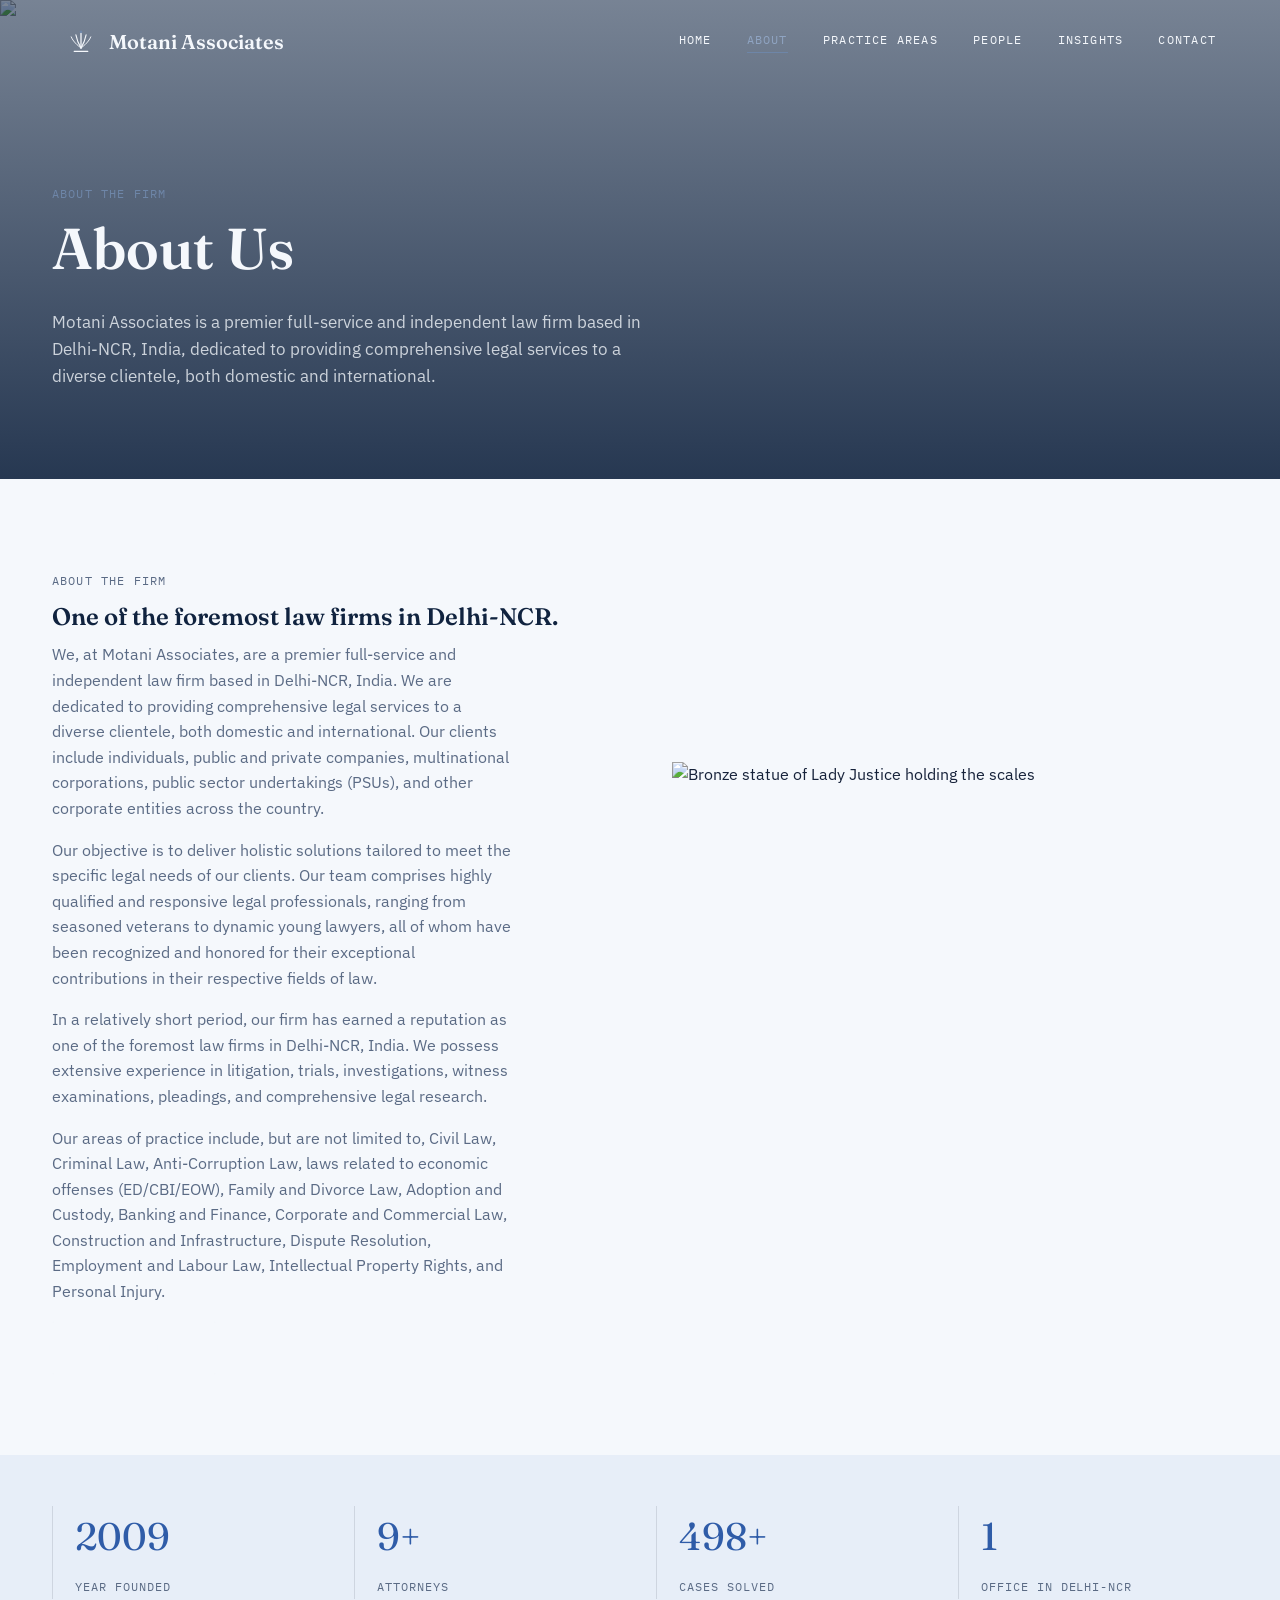
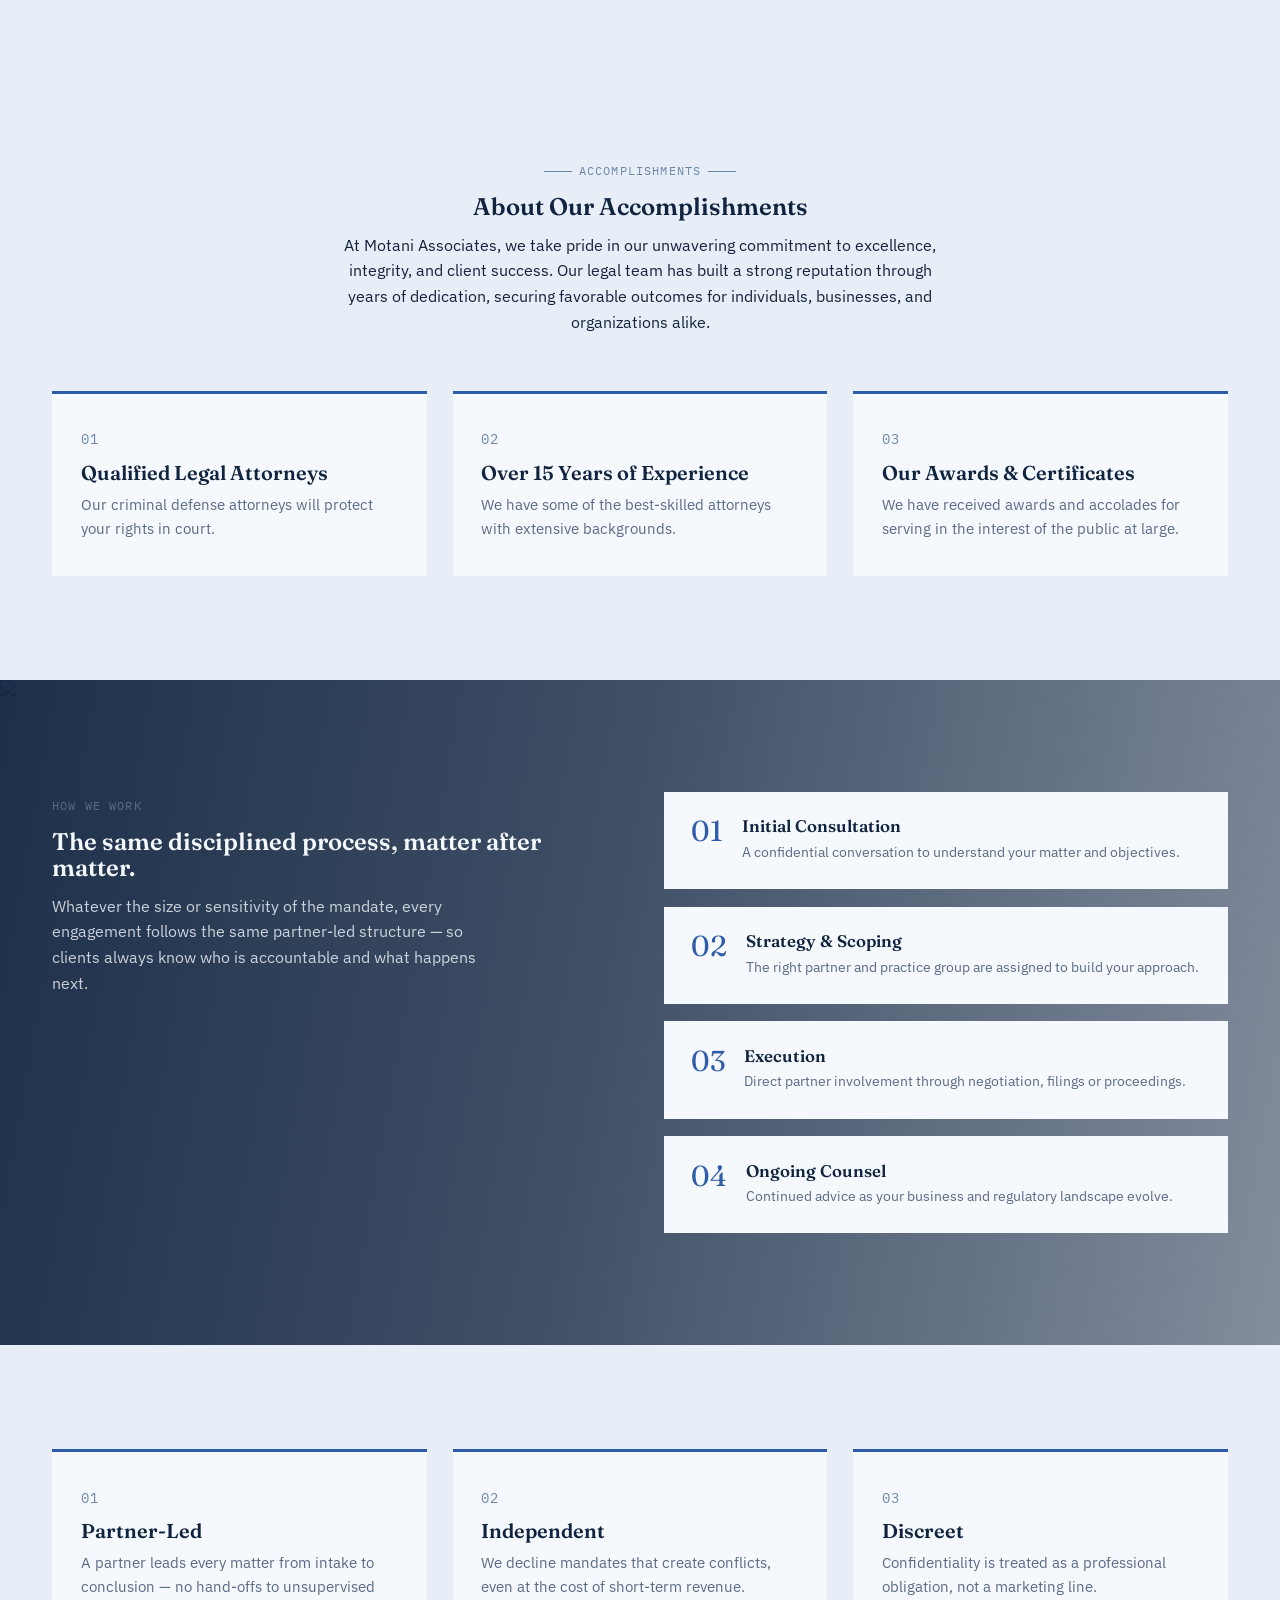
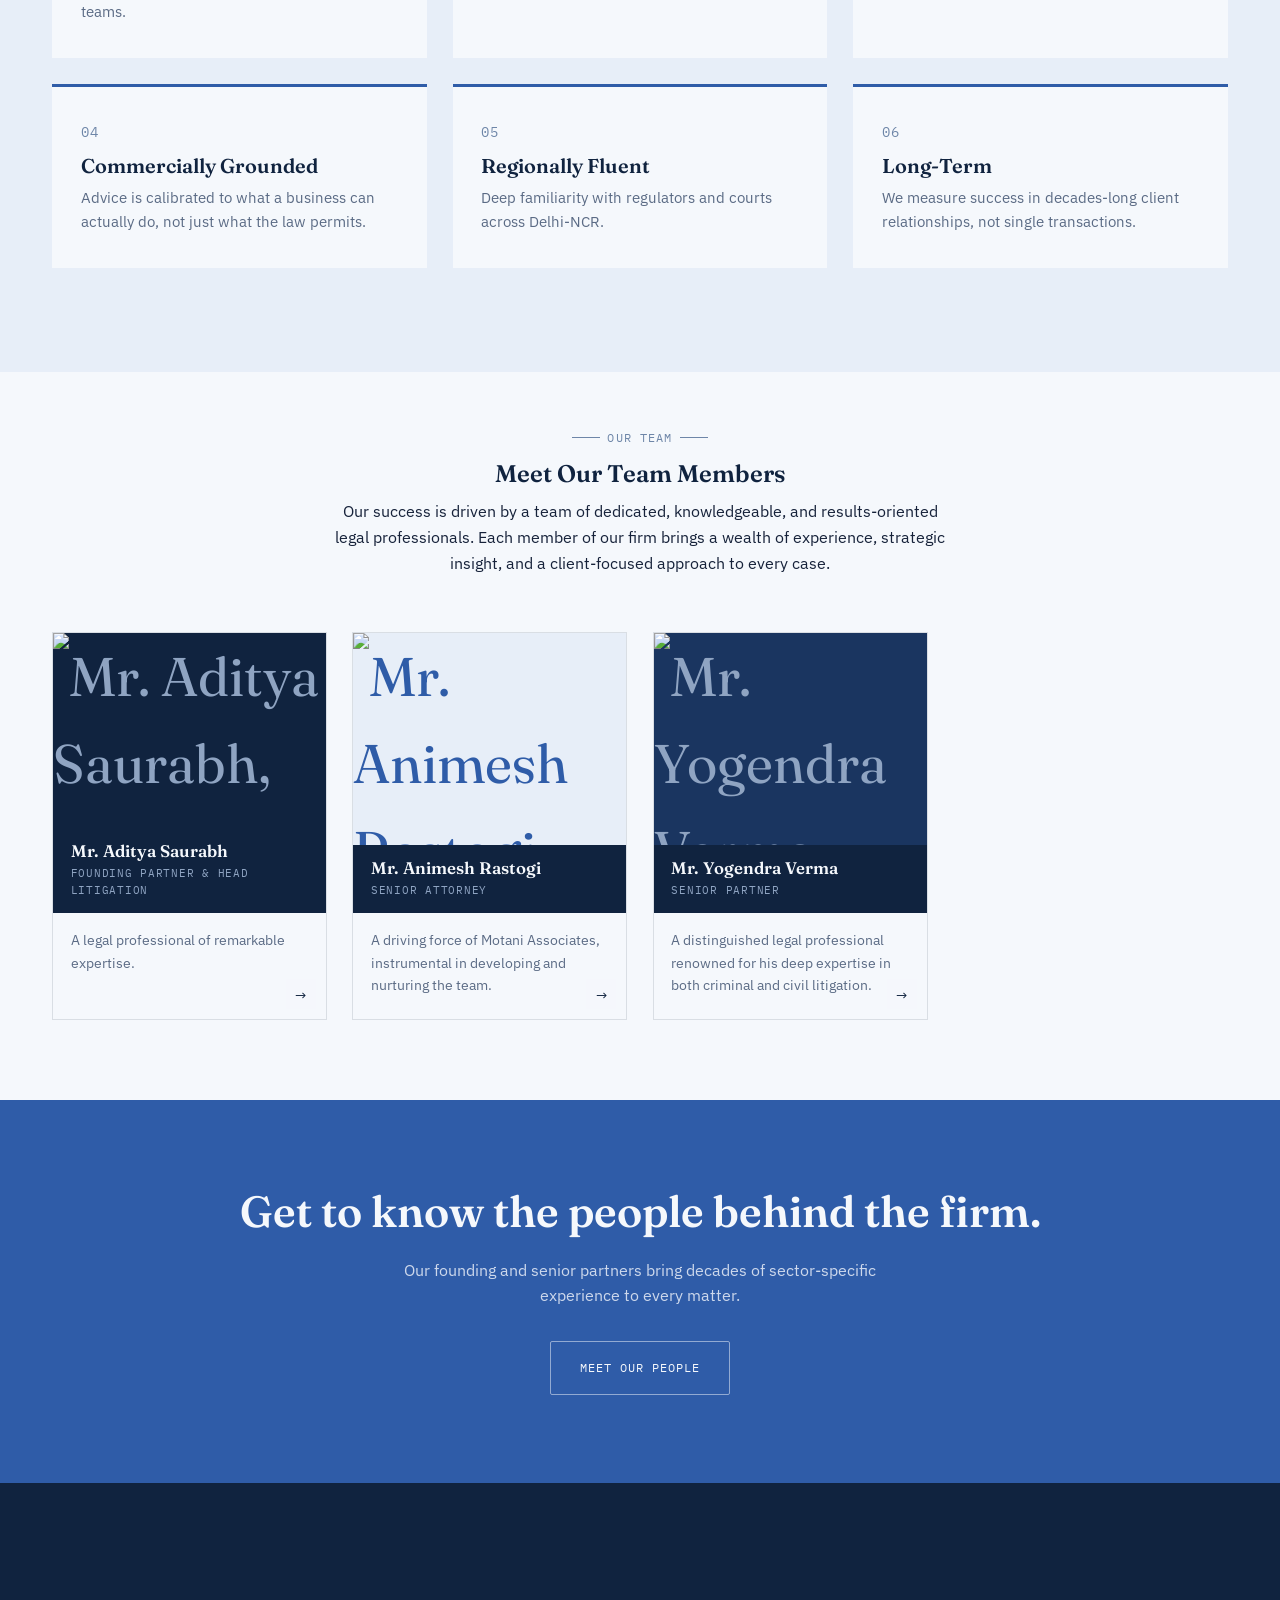
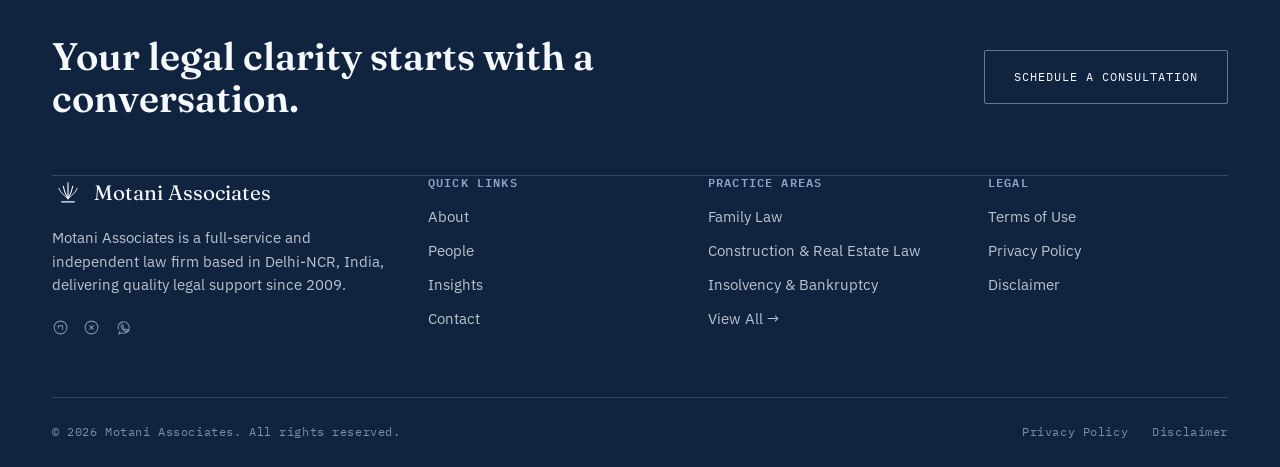
==== about.html @ 887c73f1 "Rebuild About Us page with real Motani Associates content + new sitewide logo about.html: replaced t" ====
<!DOCTYPE html>
<html lang="en" class="js-disabled">
<head>
<meta charset="UTF-8">
<meta name="viewport" content="width=device-width, initial-scale=1.0">
<title>About Us | Motani Associates</title>
<meta name="description" content="Motani Associates is a premier full-service and independent law firm based in Delhi-NCR, India, delivering comprehensive legal services to a diverse clientele.">
<link rel="preconnect" href="https://fonts.googleapis.com">
<link rel="preconnect" href="https://fonts.gstatic.com" crossorigin>
<link href="https://fonts.googleapis.com/css2?family=Fraunces:ital,opsz,wght@0,9..144,300;0,9..144,500;0,9..144,600;1,9..144,500&family=IBM+Plex+Mono:wght@400;500&family=IBM+Plex+Sans:wght@400;500;600&display=swap" rel="stylesheet">
<link rel="icon" type="image/svg+xml" href="favicon.svg">
<link rel="alternate icon" href="favicon.ico">
<link rel="stylesheet" href="css/style.css">
</head>
<body>

<div class="scroll-progress"></div>

<header class="site-header">
  <div class="container">
    <a href="index.html" class="brand">
      <span class="brand-icon" aria-hidden="true">
        <svg viewBox="0 0 40 40" fill="none" xmlns="http://www.w3.org/2000/svg">
          <path d="M20 27C20 27 20 17 20 9" stroke="currentColor" stroke-width="1.5" stroke-linecap="round"/>
          <path d="M20 27C20 27 15.5 19.5 14 11.5" stroke="currentColor" stroke-width="1.3" stroke-linecap="round"/>
          <path d="M20 27C20 27 24.5 19.5 26 11.5" stroke="currentColor" stroke-width="1.3" stroke-linecap="round"/>
          <path d="M20 27C20 27 11 21 8.5 14" stroke="currentColor" stroke-width="1.1" stroke-linecap="round"/>
          <path d="M20 27C20 27 29 21 31.5 14" stroke="currentColor" stroke-width="1.1" stroke-linecap="round"/>
          <circle cx="20" cy="8" r="1.6" fill="var(--brass)"/>
          <path d="M12 31H28" stroke="currentColor" stroke-width="1.5" stroke-linecap="round"/>
        </svg>
      </span>
      <span class="brand-name">Motani Associates</span>
    </a>
    <nav class="main-nav" aria-label="Primary">
      <a href="index.html">Home</a>
      <a href="about.html" aria-current="page">About</a>
      <a href="practice-areas.html">Practice Areas</a>
      <a href="people.html">People</a>
      <a href="insights.html">Insights</a>
      <a href="contact.html">Contact</a>
    </nav>
    <button class="nav-toggle" aria-label="Toggle menu" aria-expanded="false" aria-controls="mobileNav">
      <span></span>
    </button>
  </div>
</header>

<div class="mobile-nav" id="mobileNav">
  <div class="mobile-nav-texture" aria-hidden="true"></div>
  <div class="mobile-nav-panel">
    <a href="index.html" class="mobile-nav-brand">
      <span class="brand-icon" aria-hidden="true">
        <svg viewBox="0 0 40 40" fill="none" xmlns="http://www.w3.org/2000/svg">
          <path d="M20 27C20 27 20 17 20 9" stroke="currentColor" stroke-width="1.5" stroke-linecap="round"/>
          <path d="M20 27C20 27 15.5 19.5 14 11.5" stroke="currentColor" stroke-width="1.3" stroke-linecap="round"/>
          <path d="M20 27C20 27 24.5 19.5 26 11.5" stroke="currentColor" stroke-width="1.3" stroke-linecap="round"/>
          <path d="M20 27C20 27 11 21 8.5 14" stroke="currentColor" stroke-width="1.1" stroke-linecap="round"/>
          <path d="M20 27C20 27 29 21 31.5 14" stroke="currentColor" stroke-width="1.1" stroke-linecap="round"/>
          <circle cx="20" cy="8" r="1.6" fill="var(--brass)"/>
          <path d="M12 31H28" stroke="currentColor" stroke-width="1.5" stroke-linecap="round"/>
        </svg>
      </span>
      <span class="brand-name">Motani Associates</span>
    </a>
    <div class="mobile-nav-icons">
      <button type="button" class="mobile-icon-btn mobile-search-btn" aria-label="Search">
        <svg viewBox="0 0 24 24" fill="none" stroke="currentColor" stroke-width="1.8"><circle cx="11" cy="11" r="7"></circle><line x1="21" y1="21" x2="16.2" y2="16.2"></line></svg>
      </button>
      <button type="button" class="mobile-icon-btn mobile-close-btn" aria-label="Close menu">
        <svg viewBox="0 0 24 24" fill="none" stroke="currentColor" stroke-width="1.8"><line x1="5" y1="5" x2="19" y2="19"></line><line x1="19" y1="5" x2="5" y2="19"></line></svg>
      </button>
    </div>
    <nav class="mobile-nav-links" aria-label="Primary">
      <a href="index.html">Home</a>
      <a href="about.html">About</a>
      <a href="practice-areas.html">Practice Areas</a>
      <a href="people.html">People</a>
      <a href="insights.html">Insights</a>
      <a href="contact.html">Contact</a>
    </nav>
    <nav class="mobile-nav-utility" aria-label="Secondary">
      <a href="#">Careers</a>
      <a href="#">Alumni</a>
      <a href="#">Contact Us</a>
    </nav>
    <div class="mobile-nav-social">
      <a href="#" class="social-icon" aria-label="Firm on LinkedIn">
        <svg viewBox="0 0 24 24" fill="none" stroke="currentColor" stroke-width="1.5"><circle cx="12" cy="12" r="9"></circle><circle cx="9" cy="10" r="1.3" fill="currentColor" stroke="none"></circle><path d="M9 13.5v-1.8M15 15v-4a2 2 0 0 0-4 0"></path></svg>
      </a>
      <a href="#" class="social-icon" aria-label="Firm on X">
        <svg viewBox="0 0 24 24" fill="none" stroke="currentColor" stroke-width="1.5"><circle cx="12" cy="12" r="9"></circle><line x1="9" y1="9" x2="15" y2="15"></line><line x1="15" y1="9" x2="9" y2="15"></line></svg>
      </a>
    </div>
  </div>
</div>

<main>

  <header class="page-header-photo">
    <img class="page-header-photo-bg" src="https://images.unsplash.com/photo-1497366811353-6870744d04b2?w=1920&amp;q=80&amp;auto=format&amp;fit=crop" alt="Modern office boardroom where the firm's partners meet" loading="lazy">
    <div class="container">
      <span class="eyebrow">About the Firm</span>
      <h1>About Us</h1>
      <p>Motani Associates is a premier full-service and independent law firm based in Delhi-NCR, India,
        dedicated to providing comprehensive legal services to a diverse clientele, both domestic and
        international.</p>
    </div>
  </header>

  <section class="intro-section intro-section-tight">
    <div class="container intro-grid">
      <div class="intro-text reveal">
        <span class="eyebrow"><span class="num">About The Firm</span></span>
        <h2>One of the foremost law firms in Delhi-NCR.</h2>
        <p>We, at Motani Associates, are a premier full-service and independent law firm based in
          Delhi-NCR, India. We are dedicated to providing comprehensive legal services to a diverse
          clientele, both domestic and international. Our clients include individuals, public and
          private companies, multinational corporations, public sector undertakings (PSUs), and other
          corporate entities across the country.</p>
        <p>Our objective is to deliver holistic solutions tailored to meet the specific legal needs of
          our clients. Our team comprises highly qualified and responsive legal professionals, ranging
          from seasoned veterans to dynamic young lawyers, all of whom have been recognized and honored
          for their exceptional contributions in their respective fields of law.</p>
        <p>In a relatively short period, our firm has earned a reputation as one of the foremost law
          firms in Delhi-NCR, India. We possess extensive experience in litigation, trials,
          investigations, witness examinations, pleadings, and comprehensive legal research.</p>
        <p>Our areas of practice include, but are not limited to, Civil Law, Criminal Law, Anti-Corruption
          Law, laws related to economic offenses (ED/CBI/EOW), Family and Divorce Law, Adoption and
          Custody, Banking and Finance, Corporate and Commercial Law, Construction and Infrastructure,
          Dispute Resolution, Employment and Labour Law, Intellectual Property Rights, and Personal
          Injury.</p>
        <a href="people.html" class="btn btn-outline on-light">Meet Our Team</a>
      </div>
      <div class="intro-photo reveal">
        <img src="https://images.unsplash.com/photo-1600880292203-757bb62b4baf?w=1200&amp;q=80&amp;auto=format&amp;fit=crop" alt="Bronze statue of Lady Justice holding the scales" loading="lazy">
      </div>
    </div>
  </section>

  <section class="stat-strip">
    <div class="container stat-grid">
      <div class="stat-item reveal">
        <span class="stat-num">2009</span>
        <span class="stat-label">Year Founded</span>
      </div>
      <div class="stat-item reveal">
        <span class="stat-num">9+</span>
        <span class="stat-label">Attorneys</span>
      </div>
      <div class="stat-item reveal">
        <span class="stat-num">498+</span>
        <span class="stat-label">Cases Solved</span>
      </div>
      <div class="stat-item reveal">
        <span class="stat-num">1</span>
        <span class="stat-label">Office in Delhi-NCR</span>
      </div>
    </div>
  </section>

  <section class="values-section">
    <div class="container">
      <div class="section-intro-centered reveal">
        <span class="eyebrow">Accomplishments</span>
        <h2>About Our Accomplishments</h2>
        <p>At Motani Associates, we take pride in our unwavering commitment to excellence, integrity, and
          client success. Our legal team has built a strong reputation through years of dedication,
          securing favorable outcomes for individuals, businesses, and organizations alike.</p>
      </div>
      <div class="values-grid">
        <div class="value-card reveal">
          <span class="num">01</span>
          <h3>Qualified Legal Attorneys</h3>
          <p>Our criminal defense attorneys will protect your rights in court.</p>
        </div>
        <div class="value-card reveal">
          <span class="num">02</span>
          <h3>Over 15 Years of Experience</h3>
          <p>We have some of the best-skilled attorneys with extensive backgrounds.</p>
        </div>
        <div class="value-card reveal">
          <span class="num">03</span>
          <h3>Our Awards &amp; Certificates</h3>
          <p>We have received awards and accolades for serving in the interest of the public at large.</p>
        </div>
      </div>
    </div>
  </section>

  <section class="process-section">
    <img class="process-bg" src="https://images.unsplash.com/photo-1497366754035-f200968a6e72?w=1920&amp;q=80&amp;auto=format&amp;fit=crop" alt="Moody view of an office building where the firm operates" loading="lazy">
    <div class="container process-grid">
      <div class="process-copy reveal">
        <span class="eyebrow"><span class="num">How We Work</span></span>
        <h2>The same disciplined process, matter after matter.</h2>
        <p>Whatever the size or sensitivity of the mandate, every engagement follows the same
          partner-led structure &mdash; so clients always know who is accountable and what happens next.</p>
      </div>
      <div class="process-steps reveal">
        <div class="process-step">
          <span class="step-num">01</span>
          <div><h3>Initial Consultation</h3><p>A confidential conversation to understand your matter and objectives.</p></div>
        </div>
        <div class="process-step">
          <span class="step-num">02</span>
          <div><h3>Strategy &amp; Scoping</h3><p>The right partner and practice group are assigned to build your approach.</p></div>
        </div>
        <div class="process-step">
          <span class="step-num">03</span>
          <div><h3>Execution</h3><p>Direct partner involvement through negotiation, filings or proceedings.</p></div>
        </div>
        <div class="process-step">
          <span class="step-num">04</span>
          <div><h3>Ongoing Counsel</h3><p>Continued advice as your business and regulatory landscape evolve.</p></div>
        </div>
      </div>
    </div>
  </section>

  <section class="values-section">
    <div class="container">
      <div class="values-grid">
        <div class="value-card reveal">
          <span class="num">01</span>
          <h3>Partner-Led</h3>
          <p>A partner leads every matter from intake to conclusion &mdash; no hand-offs to unsupervised
            teams.</p>
        </div>
        <div class="value-card reveal">
          <span class="num">02</span>
          <h3>Independent</h3>
          <p>We decline mandates that create conflicts, even at the cost of short-term revenue.</p>
        </div>
        <div class="value-card reveal">
          <span class="num">03</span>
          <h3>Discreet</h3>
          <p>Confidentiality is treated as a professional obligation, not a marketing line.</p>
        </div>
        <div class="value-card reveal">
          <span class="num">04</span>
          <h3>Commercially Grounded</h3>
          <p>Advice is calibrated to what a business can actually do, not just what the law permits.</p>
        </div>
        <div class="value-card reveal">
          <span class="num">05</span>
          <h3>Regionally Fluent</h3>
          <p>Deep familiarity with regulators and courts across Delhi-NCR.</p>
        </div>
        <div class="value-card reveal">
          <span class="num">06</span>
          <h3>Long-Term</h3>
          <p>We measure success in decades-long client relationships, not single transactions.</p>
        </div>
      </div>
    </div>
  </section>

  <section class="people-section">
    <div class="container">
      <div class="section-intro-centered reveal">
        <span class="eyebrow">Our Team</span>
        <h2>Meet Our Team Members</h2>
        <p>Our success is driven by a team of dedicated, knowledgeable, and results-oriented legal
          professionals. Each member of our firm brings a wealth of experience, strategic insight, and a
          client-focused approach to every case.</p>
      </div>
      <div class="people-grid">
        <article class="person-card reveal" data-name="Aditya Saurabh">
          <div class="photo-well navy">
            <img src="https://www.motaniassociates.in/wp-content/uploads/2024/08/aditya.jpg" alt="Mr. Aditya Saurabh, Founding Partner &amp; Head Litigation, portrait" loading="lazy">
            <div class="nameplate">
              <h3>Mr. Aditya Saurabh</h3>
              <span class="person-role">Founding Partner &amp; Head Litigation</span>
            </div>
          </div>
          <div class="person-bio">
            <p>A legal professional of remarkable expertise.</p>
          </div>
          <span class="card-arrow" aria-hidden="true">&rarr;</span>
        </article>
        <article class="person-card reveal" data-name="Animesh Rastogi">
          <div class="photo-well ivory">
            <img src="https://www.motaniassociates.in/wp-content/uploads/2024/08/animesh.jpg" alt="Mr. Animesh Rastogi, Senior Attorney, portrait" loading="lazy">
            <div class="nameplate">
              <h3>Mr. Animesh Rastogi</h3>
              <span class="person-role">Senior Attorney</span>
            </div>
          </div>
          <div class="person-bio">
            <p>A driving force of Motani Associates, instrumental in developing and nurturing the team.</p>
          </div>
          <span class="card-arrow" aria-hidden="true">&rarr;</span>
        </article>
        <article class="person-card reveal" data-name="Yogendra Verma">
          <div class="photo-well navy-2">
            <img src="https://www.motaniassociates.in/wp-content/uploads/2026/04/yogendra_sharma.jpeg" alt="Mr. Yogendra Verma, Senior Partner, portrait" loading="lazy">
            <div class="nameplate">
              <h3>Mr. Yogendra Verma</h3>
              <span class="person-role">Senior Partner</span>
            </div>
          </div>
          <div class="person-bio">
            <p>A distinguished legal professional renowned for his deep expertise in both criminal and
              civil litigation.</p>
          </div>
          <span class="card-arrow" aria-hidden="true">&rarr;</span>
        </article>
      </div>
    </div>
  </section>

  <section class="cta-band reveal">
    <div class="container">
      <h2>Get to know the people behind the firm.</h2>
      <p>Our founding and senior partners bring decades of sector-specific experience to every matter.</p>
      <a href="people.html" class="btn btn-outline">Meet Our People</a>
    </div>
  </section>

</main>

<footer class="site-footer">
  <div class="container">
    <div class="footer-cta reveal">
      <h2>Your legal clarity starts with a conversation.</h2>
      <a href="contact.html" class="btn btn-outline">Schedule a Consultation</a>
    </div>
    <div class="footer-grid">
      <div class="footer-col">
        <div class="footer-brand">
          <span class="brand-icon" aria-hidden="true">
            <svg viewBox="0 0 40 40" fill="none" xmlns="http://www.w3.org/2000/svg">
          <path d="M20 27C20 27 20 17 20 9" stroke="currentColor" stroke-width="1.5" stroke-linecap="round"/>
          <path d="M20 27C20 27 15.5 19.5 14 11.5" stroke="currentColor" stroke-width="1.3" stroke-linecap="round"/>
          <path d="M20 27C20 27 24.5 19.5 26 11.5" stroke="currentColor" stroke-width="1.3" stroke-linecap="round"/>
          <path d="M20 27C20 27 11 21 8.5 14" stroke="currentColor" stroke-width="1.1" stroke-linecap="round"/>
          <path d="M20 27C20 27 29 21 31.5 14" stroke="currentColor" stroke-width="1.1" stroke-linecap="round"/>
          <circle cx="20" cy="8" r="1.6" fill="var(--brass)"/>
          <path d="M12 31H28" stroke="currentColor" stroke-width="1.5" stroke-linecap="round"/>
        </svg>
          </span>
          <span>Motani Associates</span>
        </div>
        <p>Motani Associates is a full-service and independent law firm based in Delhi-NCR, India, delivering
          quality legal support since 2009.</p>
        <div class="footer-social">
          <a href="#" class="social-icon" aria-label="Firm on LinkedIn">
            <svg viewBox="0 0 24 24" fill="none" stroke="currentColor" stroke-width="1.5"><circle cx="12" cy="12" r="9"></circle><circle cx="9" cy="10" r="1.3" fill="currentColor" stroke="none"></circle><path d="M9 13.5v-1.8M15 15v-4a2 2 0 0 0-4 0"></path></svg>
          </a>
          <a href="#" class="social-icon" aria-label="Firm on X">
            <svg viewBox="0 0 24 24" fill="none" stroke="currentColor" stroke-width="1.5"><circle cx="12" cy="12" r="9"></circle><line x1="9" y1="9" x2="15" y2="15"></line><line x1="15" y1="9" x2="9" y2="15"></line></svg>
          </a>
          <a href="https://wa.me/919431266021" class="social-icon" aria-label="Firm on WhatsApp" target="_blank" rel="noopener">
            <svg viewBox="0 0 24 24" fill="none" stroke="currentColor" stroke-width="1.5"><path d="M7 17l-1.4 3.9L9.6 19.5A8 8 0 1 0 5 15.3"></path><path d="M9.2 8.6c.2-.5.5-.5.8-.5h.6c.2 0 .4 0 .6.4s.6 1.5.7 1.6c.1.1.1.3 0 .5-.1.2-.2.3-.3.4l-.4.5c-.1.2-.3.3-.1.6.2.3.8 1.2 1.6 2 1.1 1 2 1.3 2.3 1.4.3.1.5.1.6-.1l.6-.7c.2-.3.4-.2.7-.1l1.4.7c.2.1.4.2.4.4 0 .2 0 1-.4 1.4-.4.4-1.1.8-1.9.8-1.4 0-3-.6-4.6-2.1-1.9-1.8-3-3.7-3.2-4.9-.1-.5 0-1 .3-1.3z"></path></svg>
          </a>
        </div>
      </div>
      <div class="footer-col">
        <h4>Quick Links</h4>
        <ul>
          <li><a href="about.html">About</a></li>
          <li><a href="people.html">People</a></li>
          <li><a href="insights.html">Insights</a></li>
          <li><a href="contact.html">Contact</a></li>
        </ul>
      </div>
      <div class="footer-col">
        <h4>Practice Areas</h4>
        <ul>
          <li><a href="practice-areas.html">Family Law</a></li>
          <li><a href="practice-areas.html">Construction &amp; Real Estate Law</a></li>
          <li><a href="practice-areas.html">Insolvency &amp; Bankruptcy</a></li>
          <li><a href="practice-areas.html">View All &rarr;</a></li>
        </ul>
      </div>
      <div class="footer-col">
        <h4>Legal</h4>
        <ul>
          <li><a href="#">Terms of Use</a></li>
          <li><a href="#">Privacy Policy</a></li>
          <li><a href="#">Disclaimer</a></li>
        </ul>
      </div>
    </div>
    <div class="footer-bottom">
      <span>&copy; 2026 Motani Associates. All rights reserved.</span>
      <div class="footer-bottom-links">
        <a href="#">Privacy Policy</a>
        <a href="#">Disclaimer</a>
      </div>
    </div>
  </div>
</footer>

<script src="js/main.js"></script>
</body>
</html>
---- css/style.css ----
/* ==========================================================================
   Verma Motwani & Co. — Shared stylesheet (v2)
   ========================================================================== */

:root {
  --ink-navy: #10233F;
  --ink-navy-2: #1A3560;
  --ivory: #F5F8FC;
  --ivory-2: #E7EEF8;
  --oxblood: #2F5CA8;
  --oxblood-light: #3F6EBE;
  --brass: #6E86A8;
  --brass-light: #8FA4C2;
  --ink: #16223A;
  --ink-soft: #5B6B85;
  --line: rgba(22,34,58,0.12);
  --line-on-dark: rgba(245,248,252,0.16);

  --font-display: "Fraunces", "Georgia", serif;
  --font-body: "IBM Plex Sans", -apple-system, sans-serif;
  --font-mono: "IBM Plex Mono", "Courier New", monospace;

  --header-h: 84px;
  --container-w: 1240px;
  --ease: cubic-bezier(.16,.84,.44,1);
  --pad: 4rem;
}

/* ---------- Reset ---------- */
*, *::before, *::after { box-sizing: border-box; }
html { scroll-behavior: smooth; }
body {
  margin: 0;
  font-family: var(--font-body);
  color: var(--ink);
  background: var(--ivory);
  line-height: 1.6;
  -webkit-font-smoothing: antialiased;
}
img, svg { max-width: 100%; display: block; }
a { color: inherit; text-decoration: none; }
ul { margin: 0; padding: 0; list-style: none; }
h1, h2, h3, h4 {
  font-family: var(--font-display);
  font-weight: 600;
  line-height: 1.1;
  margin: 0 0 .5em;
  color: var(--ink-navy);
}
p { margin: 0 0 1em; }
button { font-family: inherit; cursor: pointer; }
input, textarea, select { font-family: inherit; }

@media (prefers-reduced-motion: reduce) {
  html { scroll-behavior: auto; }
  *, *::before, *::after {
    animation-duration: .001ms !important;
    animation-iteration-count: 1 !important;
    transition-duration: .001ms !important;
    scroll-behavior: auto !important;
  }
}

:focus-visible {
  outline: 2px solid var(--brass);
  outline-offset: 3px;
}

.container {
  width: 100%;
  max-width: var(--container-w);
  margin: 0 auto;
  padding: 0 32px;
}

.eyebrow {
  font-family: var(--font-mono);
  font-size: .72rem;
  letter-spacing: .1em;
  text-transform: uppercase;
  color: var(--brass);
  display: inline-flex;
  align-items: center;
  gap: .6em;
  margin-bottom: 1.2em;
}
.eyebrow .num { color: var(--ink-soft); }
.on-dark .eyebrow .num { color: rgba(245,248,252,.55); }

.italic-accent { font-style: italic; color: var(--brass-light); }

/* ---------- Scroll progress bar ---------- */
.scroll-progress {
  position: fixed;
  top: 0; left: 0;
  height: 2px;
  width: 0%;
  background: linear-gradient(90deg, var(--brass), var(--oxblood));
  z-index: 1100;
  transition: width .1s linear;
}
@media (prefers-reduced-motion: reduce) {
  .scroll-progress { transition: none; }
}

/* ---------- Buttons ---------- */
.btn {
  display: inline-flex;
  align-items: center;
  gap: .6em;
  font-family: var(--font-mono);
  font-size: .78rem;
  letter-spacing: .08em;
  text-transform: uppercase;
  padding: 1rem 1.8rem;
  border-radius: 2px;
  border: 1px solid transparent;
  transition: background .3s var(--ease), color .3s var(--ease), border-color .3s var(--ease), transform .12s linear;
  will-change: transform;
}
.btn-solid {
  background: var(--oxblood);
  color: var(--ivory);
  border-color: var(--oxblood);
}
.btn-solid:hover { background: var(--oxblood-light); }
.btn-outline {
  background: transparent;
  border-color: rgba(245,248,252,.4);
  color: var(--ivory);
}
.btn-outline:hover { border-color: var(--brass-light); color: var(--brass-light); }
.on-light .btn-outline { border-color: rgba(22,34,58,.3); color: var(--ink); }
.on-light .btn-outline:hover { border-color: var(--oxblood); color: var(--oxblood); }
.cta-band .btn-outline { border-color: rgba(245,248,252,.5); color: var(--ivory); }
.cta-band .btn-outline:hover { border-color: var(--brass-light); color: var(--brass-light); }

.text-link {
  display: inline-flex;
  align-items: center;
  gap: .5em;
  font-family: var(--font-mono);
  font-size: .8rem;
  letter-spacing: .06em;
  text-transform: uppercase;
  color: var(--oxblood);
  border-bottom: 1px solid transparent;
  padding-bottom: 2px;
  transition: gap .25s var(--ease), border-color .25s var(--ease), color .25s var(--ease);
}
.text-link .arrow { transition: transform .25s var(--ease); }
.text-link:hover { gap: .9em; border-color: var(--brass); color: var(--brass); }
.on-dark .text-link { color: var(--brass-light); }
.on-dark .text-link:hover { color: var(--ivory); border-color: var(--ivory); }

/* ---------- Header ---------- */
.site-header {
  position: fixed;
  top: 0; left: 0; right: 0;
  z-index: 500;
  height: var(--header-h);
  display: flex;
  align-items: center;
  background: transparent;
  border-bottom: 1px solid transparent;
  transition: background .35s var(--ease), border-color .35s var(--ease), box-shadow .35s var(--ease);
}
.site-header.is-solid {
  background: rgba(245,248,252,.96);
  border-bottom-color: var(--line);
  box-shadow: 0 4px 24px rgba(16,35,63,.06);
}
.site-header .container {
  display: flex;
  align-items: center;
  justify-content: space-between;
  max-width: none;
  padding-left: var(--pad);
  padding-right: var(--pad);
}
.brand {
  display: flex;
  align-items: center;
  gap: 11px;
  color: var(--ivory);
  transition: color .35s var(--ease);
}
.site-header.is-solid .brand { color: var(--ink-navy); }
.brand-icon {
  width: 34px;
  height: 34px;
  flex-shrink: 0;
  display: flex;
}
.brand-icon svg { width: 100%; height: 100%; }
.brand-name {
  font-family: var(--font-display);
  font-size: 1.25rem;
  font-weight: 600;
  white-space: nowrap;
}

.main-nav { display: flex; align-items: center; gap: 2.2rem; }
.main-nav a {
  font-family: var(--font-mono);
  font-size: .76rem;
  letter-spacing: .1em;
  text-transform: uppercase;
  color: var(--ivory);
  position: relative;
  padding-bottom: 4px;
  transition: color .3s var(--ease);
}
.site-header.is-solid .main-nav a { color: var(--ink); }
.main-nav a::after {
  content: "";
  position: absolute;
  left: 0; right: 0; bottom: 0;
  height: 1px;
  background: var(--brass);
  transform: scaleX(0);
  transform-origin: right;
  transition: transform .3s var(--ease);
}
.main-nav a:hover::after,
.main-nav a[aria-current="page"]::after { transform: scaleX(1); transform-origin: left; }
.main-nav a[aria-current="page"] { color: var(--brass-light); }
.site-header.is-solid .main-nav a[aria-current="page"] { color: var(--oxblood); }

.nav-toggle {
  display: none;
  width: 44px; height: 44px;
  border: none;
  background: transparent;
  position: relative;
  z-index: 620;
}
.nav-toggle span, .nav-toggle span::before, .nav-toggle span::after {
  content: "";
  position: absolute;
  left: 10px; right: 10px;
  height: 2px;
  background: var(--ivory);
  transition: transform .3s var(--ease), opacity .3s var(--ease), background .3s var(--ease);
}
.site-header.is-solid .nav-toggle span,
.site-header.is-solid .nav-toggle span::before,
.site-header.is-solid .nav-toggle span::after { background: var(--ink-navy); }
.nav-open .nav-toggle span,
.nav-open .nav-toggle span::before,
.nav-open .nav-toggle span::after { background: var(--ivory); }
.nav-toggle span { top: 21px; }
.nav-toggle span::before { top: -7px; }
.nav-toggle span::after { top: 7px; }
.nav-open .nav-toggle span { background: transparent; }
.nav-open .nav-toggle span::before { top: 0; transform: rotate(45deg); }
.nav-open .nav-toggle span::after { top: 0; transform: rotate(-45deg); }

/* ---------- Mobile nav: split panel ---------- */
.mobile-nav {
  position: fixed;
  inset: 0;
  z-index: 600;
  background: var(--ink-navy);
  display: grid;
  grid-template-columns: 38vw 1fr;
  transform: translateY(-100%);
  transition: transform .5s var(--ease);
}
.nav-open .mobile-nav { transform: translateY(0); }
.mobile-nav-texture {
  position: relative;
  background:
    repeating-linear-gradient(115deg, rgba(110,134,168,.14) 0px, rgba(110,134,168,.14) 2px, transparent 2px, transparent 26px),
    var(--ink-navy-2);
}
.mobile-nav-panel {
  position: relative;
  display: flex;
  flex-direction: column;
  align-items: flex-end;
  justify-content: center;
  height: 100%;
  padding: 0 8vw;
}
.mobile-nav-icons {
  position: absolute;
  top: 24px;
  right: 8vw;
  display: flex;
  align-items: center;
  gap: 1.1rem;
}
.mobile-nav-brand {
  position: absolute;
  top: 22px;
  left: 8vw;
  right: 104px;
  display: flex;
  align-items: center;
  gap: 10px;
  color: var(--ivory);
  overflow: hidden;
}
.mobile-nav-brand .brand-icon { width: 28px; height: 28px; flex-shrink: 0; }
.mobile-nav-brand .brand-name {
  font-size: 1.05rem;
  overflow: hidden;
  text-overflow: ellipsis;
  white-space: nowrap;
}
.mobile-icon-btn {
  display: flex;
  align-items: center;
  justify-content: center;
  background: transparent;
  border: none;
  padding: 4px;
  color: var(--ivory);
}
.mobile-icon-btn svg { width: 19px; height: 19px; }
.mobile-icon-btn:hover { color: var(--brass-light); }

.mobile-nav-links {
  display: flex;
  flex-direction: column;
  align-items: flex-end;
  gap: 1.5rem;
}
.mobile-nav-links a {
  font-family: var(--font-display);
  font-size: 22px;
  color: var(--ivory);
  font-style: normal;
  text-align: right;
}
.mobile-nav-links a:hover { color: var(--brass-light); }

.mobile-nav-utility {
  display: flex;
  flex-direction: column;
  align-items: flex-end;
  gap: .6rem;
  margin-top: 2rem;
}
.mobile-nav-utility a {
  font-family: var(--font-mono);
  font-size: .74rem;
  letter-spacing: .05em;
  text-transform: uppercase;
  color: rgba(245,248,252,.55);
}
.mobile-nav-utility a:hover { color: var(--ivory); }

.mobile-nav-social {
  position: absolute;
  bottom: 24px;
  right: 8vw;
  display: flex;
  align-items: center;
  gap: 1rem;
}
.social-icon { display: flex; color: rgba(245,248,252,.45); }
.social-icon svg { width: 17px; height: 17px; }
.social-icon:hover { color: var(--brass-light); }

@media (max-width: 560px) {
  .mobile-nav { grid-template-columns: 26vw 1fr; }
  .mobile-nav-panel { padding: 0 7vw; }
  .mobile-nav-icons { right: 7vw; }
  .mobile-nav-brand { left: 7vw; }
  .mobile-nav-brand .brand-name { font-size: .92rem; }
  .mobile-nav-social { right: 7vw; }
  .mobile-nav-links a { font-size: 19px; }
}

/* ---------- Disclaimer overlay ---------- */
.disclaimer-overlay {
  position: fixed;
  inset: 0;
  z-index: 1000;
  background: rgba(6,11,18,.96);
  color: var(--ivory);
  display: flex;
  align-items: center;
  justify-content: center;
  padding: 2rem;
}
.disclaimer-overlay[hidden] { display: none; }
.disclaimer-box {
  max-width: 640px;
  border: 1px solid var(--line-on-dark);
  padding: 3rem;
  background: var(--ink-navy-2);
}
.disclaimer-box h2 { color: var(--ivory); font-size: 1.6rem; }
.disclaimer-box p { color: rgba(245,248,252,.75); font-size: .95rem; }
.disclaimer-box .btn-solid { margin-top: 1rem; }

/* ---------- Split hero ---------- */
.hero-split {
  position: relative;
  min-height: 100vh;
  display: grid;
  grid-template-columns: 1fr 1fr;
}
.hero-left {
  position: relative;
  background:
    radial-gradient(circle at calc(var(--mx, 50%)) calc(var(--my, 50%)), rgba(110,134,168,.22), transparent 45%),
    linear-gradient(160deg, var(--ink-navy) 0%, var(--ink-navy-2) 100%);
  color: var(--ivory);
  display: flex;
  align-items: flex-end;
  padding: calc(var(--header-h) + 2rem) var(--pad) 4rem;
  overflow: hidden;
}
.hero-left-inner { position: relative; z-index: 2; max-width: 520px; }
.hero-left h1 {
  color: var(--ivory);
  font-size: clamp(2.2rem, 4.4vw, 3.6rem);
  margin-bottom: .3em;
}
.hero-sub {
  font-size: 1.05rem;
  color: rgba(245,248,252,.78);
  max-width: 480px;
  margin-bottom: 2.2em;
}
.hero-ctas { display: flex; gap: 1rem; flex-wrap: wrap; }

.hero-right {
  position: relative;
  overflow: hidden;
  background: var(--ink-navy-2);
}
.hero-right-art {
  position: absolute;
  inset: -6%;
  width: 112%;
  height: 112%;
  animation: kenburns 22s ease-in-out infinite alternate;
}
.hero-right-art svg,
.hero-right-art img { width: 100%; height: 100%; object-fit: cover; display: block; }
.hero-right::after {
  content: "";
  position: absolute;
  inset: 0;
  background: linear-gradient(135deg, rgba(16,35,63,.85) 0%, rgba(16,35,63,.25) 55%, rgba(16,35,63,.55) 100%);
}
@keyframes kenburns {
  0% { transform: scale(1); }
  100% { transform: scale(1.08); }
}
@media (prefers-reduced-motion: reduce) {
  .hero-right-art { animation: none; }
}

@media (max-width: 900px) {
  .hero-split { grid-template-columns: 1fr; }
  .hero-right { height: 42vh; }
  .hero-left { padding: calc(var(--header-h) + 1.5rem) var(--pad) 3rem; }
}

/* ---------- Right-edge dot nav (homepage only) ---------- */
.dot-nav {
  position: fixed;
  right: 28px;
  top: 50%;
  transform: translateY(-50%);
  z-index: 400;
  display: flex;
  flex-direction: column;
  gap: 1.6rem;
}
.dot-nav a {
  display: flex;
  align-items: center;
  justify-content: flex-end;
  gap: .8em;
  padding: 8px 4px;
  line-height: 1;
  font-family: var(--font-mono);
  font-size: .68rem;
  letter-spacing: .08em;
  text-transform: uppercase;
  color: var(--ink-soft);
}
.dot-nav .dot-label {
  max-width: 0;
  overflow: hidden;
  white-space: nowrap;
  opacity: 0;
  transition: max-width .3s var(--ease), opacity .3s var(--ease);
}
.dot-nav a:hover .dot-label,
.dot-nav a.is-active .dot-label {
  max-width: 160px;
  opacity: 1;
}
.dot-nav a.is-active .dot-label { color: var(--ink); font-weight: 600; }
.dot-nav .dot {
  width: 10px; height: 10px;
  border-radius: 50%;
  border: 1px solid var(--ink-soft);
  background: transparent;
  flex-shrink: 0;
  transition: background .3s var(--ease), border-color .3s var(--ease), transform .3s var(--ease);
}
.dot-nav a:hover .dot { border-color: var(--brass); }
.dot-nav a.is-active .dot {
  background: var(--brass);
  border-color: var(--brass);
  transform: scale(1.2);
}
@media (max-width: 980px) {
  .dot-nav { display: none; }
}

/* ---------- Stat strip ---------- */
.stat-strip {
  background: var(--ivory-2);
  padding: 3.2rem 0;
}
.stat-grid {
  display: grid;
  grid-template-columns: repeat(4, 1fr);
  gap: 2rem;
}
.stat-item { text-align: left; border-left: 1px solid var(--line); padding-left: 1.4rem; }
.stat-num {
  font-family: var(--font-display);
  font-size: clamp(1.8rem, 3vw, 2.6rem);
  color: var(--oxblood);
  display: block;
  margin-bottom: .15em;
}
.stat-label {
  font-family: var(--font-mono);
  font-size: .72rem;
  letter-spacing: .08em;
  text-transform: uppercase;
  color: var(--ink-soft);
}
@media (max-width: 760px) {
  .stat-grid { grid-template-columns: repeat(2, 1fr); }
  .stat-item:nth-child(n+3) { margin-top: 1.5rem; }
}

/* ---------- Expertise / pillar sections ---------- */
.pillar {
  padding: 7.5rem 0;
  overflow: hidden;
}
.pillar.on-dark { background: var(--ink-navy); color: rgba(245,248,252,.85); }
.pillar.on-dark h2 { color: var(--ivory); }
.pillar.on-light { background: var(--ivory); }
.pillar-grid {
  display: grid;
  grid-template-columns: 1fr 1fr;
  gap: 4rem;
  align-items: center;
}
.pillar.reverse .pillar-grid { direction: rtl; }
.pillar.reverse .pillar-grid > * { direction: ltr; }
.pillar-text p { max-width: 460px; color: var(--ink-soft); }
.pillar.on-dark .pillar-text p { color: rgba(245,248,252,.72); }
.pillar-text h2 { font-size: clamp(1.8rem, 3vw, 2.6rem); }

.pillar-art {
  position: relative;
  display: flex;
  align-items: center;
  justify-content: center;
  padding: 2.5rem;
}
.pillar-art::before {
  content: "";
  position: absolute;
  inset: 22px;
  border: 1px solid var(--line);
  transition: inset .35s var(--ease);
  pointer-events: none;
}
.pillar.on-dark .pillar-art::before { border-color: var(--line-on-dark); }
.pillar-art:hover::before { inset: 12px; }
.pillar-art svg {
  width: 100%;
  max-width: 380px;
  height: auto;
  transition: transform .5s var(--ease);
}
.pillar-art img {
  width: 100%;
  max-width: 380px;
  aspect-ratio: 5 / 4;
  height: auto;
  object-fit: cover;
  display: block;
  transition: transform .5s var(--ease);
}
.pillar-art:hover svg,
.pillar-art:hover img { transform: scale(1.045); }
.pillar-art-scrim {
  position: absolute;
  inset: 22px;
  background: linear-gradient(135deg, rgba(16,35,63,.35), rgba(47,92,168,.18));
  pointer-events: none;
}
.pillar-art-caption {
  position: absolute;
  bottom: 8px;
  left: 8px;
  font-family: var(--font-mono);
  font-size: .66rem;
  letter-spacing: .06em;
  text-transform: uppercase;
  color: var(--ink-soft);
  opacity: 0;
  transform: translateY(6px);
  transition: opacity .3s var(--ease), transform .3s var(--ease);
}
.pillar.on-dark .pillar-art-caption { color: rgba(245,248,252,.6); }
.pillar-art:hover .pillar-art-caption { opacity: 1; transform: translateY(0); }

@media (max-width: 900px) {
  .pillar { padding: 4.5rem 0; }
  .pillar-grid { grid-template-columns: 1fr; gap: 2.5rem; }
  .pillar.reverse .pillar-grid { direction: ltr; }
  .pillar-art { order: -1; max-width: 320px; margin: 0 auto; padding: 1.5rem; }
}

/* ---------- CTA band ---------- */
.cta-band {
  background: var(--oxblood);
  color: var(--ivory);
  padding: 5.5rem 0;
  text-align: center;
}
.cta-band h2 { color: var(--ivory); font-size: clamp(1.8rem, 3.4vw, 2.8rem); }
.cta-band p { color: rgba(245,248,252,.8); max-width: 520px; margin: 0 auto 2em; }

/* ---------- Footer ---------- */
.site-footer { background: var(--ink-navy); color: rgba(245,248,252,.75); padding: 5rem 0 0; }
.footer-grid {
  display: grid;
  grid-template-columns: 1.4fr 1fr 1fr 1fr;
  gap: 2.5rem;
  padding-bottom: 3.5rem;
  border-top: 1px solid var(--line-on-dark);
  border-bottom: 1px solid var(--line-on-dark);
}
.footer-col h4 {
  color: var(--brass-light);
  font-family: var(--font-mono);
  font-size: .72rem;
  letter-spacing: .1em;
  text-transform: uppercase;
  margin-bottom: 1.4em;
}
.footer-col p, .footer-col li { font-size: .92rem; margin-bottom: .7em; }
.footer-col a:hover { color: var(--ivory); }
.footer-brand {
  display: flex;
  align-items: center;
  gap: 10px;
  font-family: var(--font-display);
  color: var(--ivory);
  font-size: 1.3rem;
  margin-bottom: .8em;
}
.footer-brand .brand-icon { width: 32px; height: 32px; }
.footer-bottom {
  display: flex;
  justify-content: space-between;
  align-items: center;
  flex-wrap: wrap;
  gap: 1rem;
  padding: 1.6rem 0;
  font-family: var(--font-mono);
  font-size: .72rem;
  letter-spacing: .05em;
  color: rgba(245,248,252,.5);
}
.footer-bottom-links { display: flex; gap: 1.5rem; }
@media (max-width: 900px) {
  .footer-grid { grid-template-columns: 1fr 1fr; }
}
@media (max-width: 560px) {
  .footer-grid { grid-template-columns: 1fr; }
}

/* ---------- Page header (inner pages) ---------- */
.page-header {
  background: var(--ink-navy);
  color: var(--ivory);
  padding: calc(var(--header-h) + 5.5rem) 0 4.5rem;
  position: relative;
  background-image: radial-gradient(ellipse 60% 80% at 85% 0%, rgba(110,134,168,.18), transparent 60%);
}
.page-header h1 { color: var(--ivory); font-size: clamp(2.2rem, 5vw, 3.6rem); max-width: 780px; }
.page-header p { color: rgba(245,248,252,.72); max-width: 620px; font-size: 1.05rem; }

/* ---------- Reveal animation ---------- */
.reveal { opacity: 0; transform: translateY(28px); transition: opacity .8s var(--ease), transform .8s var(--ease); }
.reveal.is-visible { opacity: 1; transform: translateY(0); }
.js-disabled .reveal { opacity: 1; transform: none; }

/* ---------- About page ---------- */
.origin {
  padding: 6.5rem 0;
  background: var(--ivory);
}
.origin-grid {
  display: grid;
  grid-template-columns: 1fr 1fr;
  gap: 4rem;
  align-items: center;
}
.origin-art svg { max-width: 380px; margin: 0 auto; }
@media (max-width: 900px) {
  .origin-grid { grid-template-columns: 1fr; gap: 2.5rem; }
  .origin-art { order: -1; }
}

.values-section {
  padding: 6.5rem 0;
  background: var(--ivory-2);
}
.values-grid {
  display: grid;
  grid-template-columns: repeat(3, 1fr);
  gap: 1.6rem;
}
.value-card {
  background: var(--ivory);
  padding: 2.2rem 1.8rem;
  border-top: 3px solid var(--oxblood);
}
.value-card .num {
  font-family: var(--font-mono);
  color: var(--brass);
  font-size: .85rem;
  letter-spacing: .08em;
  display: block;
  margin-bottom: .8em;
}
.value-card h3 { font-size: 1.25rem; margin-bottom: .4em; }
.value-card p { color: var(--ink-soft); font-size: .95rem; margin: 0; }
@media (max-width: 900px) {
  .values-grid { grid-template-columns: repeat(2, 1fr); }
}
@media (max-width: 560px) {
  .values-grid { grid-template-columns: 1fr; }
}

/* ---------- Practice areas ---------- */
.practice-group { padding: 5rem 0; }
.practice-group:nth-child(even) { background: var(--ivory-2); }
.group-head { max-width: 640px; margin-bottom: 3rem; }
.card-grid {
  display: grid;
  grid-template-columns: repeat(3, 1fr);
  gap: 1.6rem;
}
.pa-card {
  background: var(--ivory);
  border: 1px solid var(--line);
  padding: 2rem 1.7rem;
  transition: border-color .3s var(--ease), transform .3s var(--ease), box-shadow .3s var(--ease);
}
.pa-card:hover {
  border-color: var(--brass);
  transform: translateY(-6px);
  box-shadow: 0 18px 32px rgba(16,35,63,.1);
}
.pa-card .no {
  font-family: var(--font-mono);
  font-size: .72rem;
  letter-spacing: .08em;
  color: var(--oxblood);
  display: block;
  margin-bottom: 1em;
}
.pa-card h3 { font-size: 1.15rem; margin-bottom: .4em; }
.pa-card p { color: var(--ink-soft); font-size: .92rem; margin: 0; }
@media (max-width: 900px) {
  .card-grid { grid-template-columns: repeat(2, 1fr); }
}
@media (max-width: 600px) {
  .card-grid { grid-template-columns: 1fr; }
}

/* ---------- People page: toolbar ---------- */
.people-toolbar {
  padding: 2.5rem 0 1rem;
  display: flex;
  flex-wrap: wrap;
  align-items: center;
  justify-content: space-between;
  gap: 1.5rem;
}
.filter-pills { display: flex; gap: .6rem; flex-wrap: wrap; }
.filter-pill {
  font-family: var(--font-mono);
  font-size: .72rem;
  letter-spacing: .06em;
  text-transform: uppercase;
  padding: .6em 1.2em;
  border: 1px solid var(--line);
  background: var(--ivory);
  color: var(--ink-soft);
  border-radius: 999px;
  transition: background .25s var(--ease), color .25s var(--ease), border-color .25s var(--ease);
}
.filter-pill:hover { border-color: var(--brass); color: var(--ink); }
.filter-pill.is-active { background: var(--ink-navy); border-color: var(--ink-navy); color: var(--ivory); }

.people-search { position: relative; }
.people-search input {
  font-family: var(--font-mono);
  font-size: .8rem;
  padding: .7em 1.1em;
  border: 1px solid var(--line);
  background: var(--ivory);
  color: var(--ink);
  min-width: 220px;
  border-radius: 2px;
  transition: border-color .25s var(--ease);
}
.people-search input:focus { border-color: var(--oxblood); outline: none; }
.people-search input::placeholder { color: var(--ink-soft); }

.people-empty {
  display: none;
  padding: 3rem 0;
  text-align: center;
  color: var(--ink-soft);
  font-family: var(--font-mono);
  font-size: .85rem;
  letter-spacing: .04em;
  text-transform: uppercase;
}
.people-empty.is-visible { display: block; }

/* ---------- People page: photo-well cards ---------- */
.people-section { padding: 3rem 0 5rem; }
.people-grid {
  display: grid;
  grid-template-columns: repeat(4, 1fr);
  gap: 1.6rem;
}
.person-card {
  position: relative;
  border: 1px solid var(--line);
  transition: opacity .25s var(--ease), transform .25s var(--ease);
}
.person-card[hidden] { display: none; }
.photo-well {
  position: relative;
  height: 280px;
  display: flex;
  align-items: center;
  justify-content: center;
  font-family: var(--font-display);
  font-size: 3.4rem;
  overflow: hidden;
}
.photo-well.navy { background: var(--ink-navy); color: var(--brass-light); }
.photo-well.navy-2 { background: var(--ink-navy-2); color: var(--brass-light); }
.photo-well.ivory { background: var(--ivory-2); color: var(--oxblood); }
.photo-well img {
  width: 100%;
  height: 100%;
  object-fit: cover;
  display: block;
}

.nameplate {
  position: absolute;
  left: 0; right: 0; bottom: 0;
  background: var(--ink-navy);
  color: var(--ivory);
  padding: .9rem 1.1rem;
  transition: padding .3s var(--ease);
}
.person-card:hover .nameplate { padding-top: 1.2rem; padding-bottom: 1.2rem; }
.nameplate h3 { color: var(--ivory); font-size: 1.05rem; margin-bottom: .25em; }
.nameplate .person-role {
  font-family: var(--font-mono);
  font-size: .66rem;
  letter-spacing: .07em;
  text-transform: uppercase;
  color: var(--brass-light);
  display: block;
}
.person-bio { padding: 1rem 1.1rem 1.4rem; }
.person-bio p { color: var(--ink-soft); font-size: .88rem; margin: 0; }

.card-arrow {
  position: absolute;
  right: 10px;
  bottom: 10px;
  width: 30px; height: 30px;
  display: flex;
  align-items: center;
  justify-content: center;
  background: rgba(245,248,252,.9);
  color: var(--ink-navy);
  font-size: .9rem;
  transition: background .3s var(--ease), color .3s var(--ease);
  z-index: 2;
}
.person-card:hover .card-arrow { background: var(--oxblood); color: var(--ivory); }

@media (max-width: 1080px) {
  .people-grid { grid-template-columns: repeat(2, 1fr); }
}
@media (max-width: 560px) {
  .people-grid { grid-template-columns: 1fr; }
  .people-toolbar { flex-direction: column; align-items: stretch; }
  .people-search input { width: 100%; }
}

/* ---------- Insights page ---------- */
.briefing-list { padding: 4rem 0 5rem; }
.briefing-row {
  display: grid;
  grid-template-columns: 140px 1fr auto auto;
  gap: 1.6rem;
  align-items: center;
  padding: 1.8rem 0;
  border-bottom: 1px solid var(--line);
  transition: background .3s var(--ease);
}
.briefing-row:hover { background: rgba(110,134,168,.06); }
.briefing-date {
  font-family: var(--font-mono);
  font-size: .78rem;
  letter-spacing: .05em;
  color: var(--ink-soft);
}
.briefing-headline {
  font-family: var(--font-display);
  font-size: 1.25rem;
  color: var(--ink-navy);
  margin: 0;
  transition: color .3s var(--ease);
}
.briefing-row:hover .briefing-headline { color: var(--oxblood); }
.briefing-tag {
  font-family: var(--font-mono);
  font-size: .68rem;
  letter-spacing: .08em;
  text-transform: uppercase;
  color: var(--oxblood);
  border: 1px solid var(--oxblood);
  padding: .35em .8em;
  white-space: nowrap;
  justify-self: end;
}
.briefing-arrow {
  opacity: 0;
  transform: translateX(-6px);
  color: var(--oxblood);
  transition: opacity .3s var(--ease), transform .3s var(--ease);
}
.briefing-row:hover .briefing-arrow { opacity: 1; transform: translateX(0); }
@media (max-width: 700px) {
  .briefing-row { grid-template-columns: 1fr; gap: .6rem; }
  .briefing-tag { justify-self: start; }
  .briefing-arrow { display: none; }
}

/* ---------- Contact page ---------- */
.contact-section { padding: 5.5rem 0; }
.contact-grid {
  display: grid;
  grid-template-columns: 1.1fr .9fr;
  gap: 4rem;
}
.field { margin-bottom: 1.4rem; }
.field label {
  display: block;
  font-family: var(--font-mono);
  font-size: .72rem;
  letter-spacing: .08em;
  text-transform: uppercase;
  color: var(--ink-soft);
  margin-bottom: .6em;
}
.field input, .field select, .field textarea {
  width: 100%;
  padding: .9rem 1rem;
  border: 1px solid rgba(22,34,58,.2);
  background: var(--ivory);
  color: var(--ink);
  font-size: .95rem;
  border-radius: 2px;
  transition: border-color .25s var(--ease);
}
.field input:focus, .field select:focus, .field textarea:focus {
  border-color: var(--oxblood);
  outline: none;
}
.field textarea { resize: vertical; min-height: 140px; }
.form-note { font-size: .8rem; color: var(--ink-soft); margin-top: -.5rem; margin-bottom: 1.5rem; }
.confirm-msg {
  display: none;
  background: var(--ivory-2);
  border-left: 3px solid var(--oxblood);
  padding: 1.4rem 1.6rem;
  margin-top: 1rem;
}
.confirm-msg.is-visible { display: block; }
.confirm-msg h3 { margin-bottom: .3em; font-size: 1.1rem; }
.confirm-msg p { margin: 0; color: var(--ink-soft); }

.office-block { margin-bottom: 2.2rem; }
.office-block h3 { font-size: 1.15rem; margin-bottom: .3em; }
.office-block .role-tag {
  font-family: var(--font-mono);
  font-size: .68rem;
  letter-spacing: .08em;
  text-transform: uppercase;
  color: var(--brass);
  display: block;
  margin-bottom: .6em;
}
.office-block p { color: var(--ink-soft); margin: 0; font-size: .95rem; }
@media (max-width: 900px) {
  .contact-grid { grid-template-columns: 1fr; gap: 3rem; }
}

/* ---------- Utility page-width sections ---------- */
.section-tight { max-width: 720px; }
.visually-hidden {
  position: absolute;
  width: 1px; height: 1px;
  padding: 0; margin: -1px;
  overflow: hidden;
  clip: rect(0, 0, 0, 0);
  white-space: nowrap;
  border: 0;
}

@media (max-width: 900px) {
  :root { --header-h: 72px; --pad: 6vw; }
  .nav-toggle { display: block; }
  .main-nav { display: none; }
}

/* ==========================================================================
   Photo/video-led sections (v3)
   ========================================================================== */

/* ---------- Hero: full-bleed video/photo ---------- */
.hero-media {
  position: relative;
  min-height: 100vh;
  display: flex;
  align-items: flex-end;
  overflow: hidden;
  background: var(--ink-navy);
  color: var(--ivory);
}
.hero-media-bg {
  position: absolute;
  inset: 0;
  width: 100%;
  height: 100%;
  object-fit: cover;
  z-index: 0;
}
.kb-out { animation: kenburns-out 5s ease-in-out infinite alternate; }
@keyframes kenburns-out {
  from { transform: scale(1.13); }
  to { transform: scale(1); }
}
@media (prefers-reduced-motion: reduce) {
  .kb-out { animation: none; }
}
.hero-media::before {
  content: "";
  position: absolute;
  inset: 0;
  z-index: 1;
  background: linear-gradient(180deg, rgba(16,35,63,.35) 0%, rgba(16,35,63,.55) 45%, rgba(16,35,63,.94) 100%);
}
.hero-media::after {
  content: "";
  position: absolute;
  inset: 0;
  z-index: 1;
  background: radial-gradient(circle at calc(var(--mx, 50%)) calc(var(--my, 50%)), rgba(110,134,168,.25), transparent 45%);
}
.hero-media-inner {
  position: relative;
  z-index: 2;
  width: 100%;
  padding: calc(var(--header-h) + 2rem) var(--pad) 4rem;
  display: flex;
  align-items: flex-end;
  justify-content: space-between;
  gap: 3rem;
  flex-wrap: wrap;
}
.hero-media-copy { max-width: 620px; }
.hero-media-rule {
  display: inline-flex;
  align-items: center;
  gap: .8em;
  font-family: var(--font-mono);
  font-size: .74rem;
  letter-spacing: .1em;
  text-transform: uppercase;
  color: var(--brass-light);
  margin-bottom: 1.3em;
}
.hero-media-rule::before { content: ""; width: 32px; height: 1px; background: var(--brass-light); }
.hero-media-copy h1 {
  color: var(--ivory);
  font-size: clamp(2.2rem, 4.6vw, 3.8rem);
  line-height: 1.08;
  margin-bottom: .5em;
}
.hero-media-sub {
  font-size: 1.05rem;
  color: rgba(245,248,252,.78);
  max-width: 480px;
  margin: 0;
}
.hero-media-trust {
  display: flex;
  flex-direction: column;
  align-items: flex-end;
  gap: 1.1rem;
}
.hero-thumb-cluster { display: flex; align-items: center; }
.hero-thumb-cluster img {
  width: 48px;
  height: 48px;
  border-radius: 50%;
  object-fit: cover;
  border: 2px solid var(--ivory);
  margin-left: -14px;
}
.hero-thumb-cluster img:first-child { margin-left: 0; }
.hero-trust-label {
  font-family: var(--font-mono);
  font-size: .7rem;
  letter-spacing: .06em;
  text-transform: uppercase;
  color: rgba(245,248,252,.7);
  text-align: right;
}
@media (max-width: 900px) {
  .hero-media-inner { flex-direction: column; align-items: flex-start; padding: calc(var(--header-h) + 1.5rem) 6vw 3rem; }
  .hero-media-trust { align-items: flex-start; }
  .hero-trust-label { text-align: left; }
}

/* ---------- About/Intro: photo + stats ---------- */
.intro-section { padding: 7rem 0 0; background: var(--ivory); }
.intro-section-tight { padding-top: 5.5rem; }
.intro-grid {
  display: grid;
  grid-template-columns: 1fr 1fr;
  gap: 4rem;
  align-items: center;
  padding-bottom: 5rem;
}
.intro-text p { color: var(--ink-soft); max-width: 460px; }
.intro-photo {
  position: relative;
  aspect-ratio: 4 / 3;
  overflow: hidden;
}
.intro-photo img { width: 100%; height: 100%; object-fit: cover; display: block; }
@media (max-width: 900px) {
  .intro-grid { grid-template-columns: 1fr; gap: 2.5rem; padding-bottom: 3.5rem; }
  .intro-photo { order: -1; }
}

/* ---------- Photo card grid (Practice Areas preview + practice-areas.html) ---------- */
.photo-cards-intro {
  display: flex;
  align-items: flex-end;
  justify-content: space-between;
  gap: 2rem;
  flex-wrap: wrap;
  margin-bottom: 3rem;
}
.photo-cards-intro .copy { max-width: 560px; }
.photo-cards-intro .copy p { color: var(--ink-soft); margin: 0; }
.photo-card-grid {
  display: grid;
  grid-template-columns: repeat(3, 1fr);
  gap: 1.6rem;
}
.photo-card {
  position: relative;
  aspect-ratio: 3 / 4;
  overflow: hidden;
  display: flex;
  align-items: flex-end;
  transition: transform .4s var(--ease), box-shadow .4s var(--ease);
}
.photo-card:hover { transform: translateY(-6px) scale(1.015); box-shadow: 0 24px 40px rgba(16,35,63,.18); }
.photo-card img {
  position: absolute;
  inset: 0;
  width: 100%;
  height: 100%;
  object-fit: cover;
  transition: transform .5s var(--ease);
}
.photo-card:hover img { transform: scale(1.06); }
.photo-card::after {
  content: "";
  position: absolute;
  inset: 0;
  background: linear-gradient(180deg, rgba(16,35,63,0) 35%, rgba(16,35,63,.92) 100%);
}
.photo-card-body {
  position: relative;
  z-index: 2;
  padding: 1.6rem 1.5rem;
  color: var(--ivory);
}
.photo-card-body .no {
  font-family: var(--font-mono);
  font-size: .68rem;
  letter-spacing: .08em;
  color: var(--brass-light);
  display: block;
  margin-bottom: .6em;
}
.photo-card-body h3 { color: var(--ivory); font-size: 1.2rem; margin-bottom: .35em; }
.photo-card-body p { color: rgba(245,248,252,.78); font-size: .88rem; margin-bottom: .8em; }
.photo-card-body .text-link { color: var(--brass-light); }
.photo-card-body .text-link:hover { color: var(--ivory); border-color: var(--ivory); }
@media (max-width: 900px) {
  .photo-card-grid { grid-template-columns: repeat(2, 1fr); }
}
@media (max-width: 600px) {
  .photo-card-grid { grid-template-columns: 1fr; }
  .photo-card { aspect-ratio: 4 / 3; }
}

/* ---------- Process section: photo bg + numbered steps ---------- */
.process-section {
  position: relative;
  padding: 7rem 0;
  overflow: hidden;
  color: var(--ivory);
}
.process-bg {
  position: absolute;
  inset: 0;
  width: 100%;
  height: 100%;
  object-fit: cover;
  z-index: 0;
}
.process-section::before {
  content: "";
  position: absolute;
  inset: 0;
  z-index: 1;
  background: linear-gradient(100deg, rgba(16,35,63,.94) 0%, rgba(16,35,63,.8) 45%, rgba(16,35,63,.5) 100%);
}
.process-grid {
  position: relative;
  z-index: 2;
  display: grid;
  grid-template-columns: 1fr 1fr;
  gap: 3rem;
  align-items: start;
}
.process-copy h2 { color: var(--ivory); }
.process-copy p { color: rgba(245,248,252,.8); max-width: 440px; }
.process-steps { display: flex; flex-direction: column; gap: 1.1rem; }
.process-step {
  background: var(--ivory);
  padding: 1.6rem 1.7rem;
  display: flex;
  gap: 1.2rem;
  align-items: flex-start;
}
.process-step .step-num {
  font-family: var(--font-display);
  font-size: 1.8rem;
  color: var(--oxblood);
  line-height: 1;
  flex-shrink: 0;
}
.process-step h3 { font-size: 1.05rem; margin-bottom: .3em; }
.process-step p { color: var(--ink-soft); font-size: .88rem; margin: 0; }
@media (max-width: 900px) {
  .process-grid { grid-template-columns: 1fr; gap: 2rem; }
}

/* ---------- Testimonials ---------- */
.testimonials-section { padding: 7rem 0; background: var(--ivory); }
.section-intro-centered {
  text-align: center;
  max-width: 620px;
  margin: 0 auto 3.5rem;
}
.section-intro-centered .eyebrow {
  justify-content: center;
  width: 100%;
}
.section-intro-centered .eyebrow::before,
.section-intro-centered .eyebrow::after {
  content: "";
  width: 28px;
  height: 1px;
  background: var(--brass);
}
.testimonials-section { --testimonial-gap: 1.6rem; }
.testimonial-grid {
  display: grid;
  grid-template-columns: 1.1fr 1fr 1fr;
  gap: var(--testimonial-gap);
  align-items: stretch;
}
.testimonial-photo-card {
  position: relative;
  min-height: 420px;
  height: 100%;
  overflow: hidden;
}
.testimonial-photo-card img,
.testimonial-photo-card video { width: 100%; height: 100%; object-fit: cover; display: block; }
.testimonial-photo-card::after {
  content: "";
  position: absolute;
  inset: 0;
  background: linear-gradient(180deg, rgba(16,35,63,0) 50%, rgba(16,35,63,.85) 100%);
}
.testimonial-overlay {
  position: absolute;
  left: 1.4rem; bottom: 1.4rem; right: 1.4rem;
  z-index: 2;
  display: flex;
  align-items: center;
  gap: .8rem;
}
.testimonial-overlay img {
  width: 44px; height: 44px;
  border-radius: 50%;
  object-fit: cover;
  border: 2px solid var(--ivory);
}
.testimonial-overlay .name { color: var(--ivory); font-family: var(--font-display); font-size: 1rem; }
.testimonial-overlay .role { color: rgba(245,248,252,.7); font-family: var(--font-mono); font-size: .68rem; text-transform: uppercase; letter-spacing: .05em; display: block; }

.testimonial-quote-card {
  height: 100%;
  background: var(--ivory-2);
  padding: 2rem 1.8rem;
  display: flex;
  flex-direction: column;
  justify-content: center;
  gap: 1.2rem;
  box-sizing: border-box;
}
.testimonial-quote-card .quote-mark { font-family: var(--font-display); font-size: 2.6rem; color: var(--brass); line-height: 1; margin: 0; }
.testimonial-quote-card p.quote { color: var(--ink); font-size: .96rem; margin: 0; }
.testimonial-person { display: flex; align-items: center; gap: .7rem; margin: 0; }
.testimonial-person img { width: 40px; height: 40px; border-radius: 50%; object-fit: cover; }
.testimonial-person .name { font-family: var(--font-display); font-size: .95rem; color: var(--ink-navy); }
.testimonial-person .role { color: var(--ink-soft); font-family: var(--font-mono); font-size: .66rem; text-transform: uppercase; letter-spacing: .05em; display: block; }

.testimonial-stack { height: 100%; display: flex; flex-direction: column; gap: var(--testimonial-gap); }
.testimonial-stack .testimonial-quote-card { flex: 1; height: auto; }
.testimonial-rating-card {
  background: var(--ink-navy);
  color: var(--ivory);
  padding: 2rem 1.8rem;
  text-align: center;
  box-sizing: border-box;
}
.testimonial-rating-card .rating-num { font-family: var(--font-display); font-size: 2.6rem; color: var(--ivory); display: block; }
.testimonial-rating-card .stars { color: var(--brass-light); letter-spacing: .2em; font-size: 1.1rem; margin: .3em 0; }
.testimonial-rating-card p { color: rgba(245,248,252,.7); font-family: var(--font-mono); font-size: .7rem; text-transform: uppercase; letter-spacing: .05em; margin: 0; }

@media (max-width: 1080px) {
  .testimonial-grid { grid-template-columns: 1fr; }
  .testimonial-photo-card { height: auto; min-height: 360px; }
  .testimonial-quote-card { height: auto; }
  .testimonial-stack { height: auto; }
  .testimonial-stack .testimonial-quote-card { flex: none; }
}
@media (max-width: 600px) {
  .testimonial-photo-card { min-height: 280px; }
}

/* ---------- CTA photo band ---------- */
.cta-photo {
  position: relative;
  padding: 7rem 0;
  text-align: center;
  color: var(--ivory);
  overflow: hidden;
}
.cta-photo-bg { position: absolute; inset: 0; width: 100%; height: 100%; object-fit: cover; z-index: 0; }
.cta-photo::before {
  content: "";
  position: absolute;
  inset: 0;
  z-index: 1;
  background: linear-gradient(180deg, rgba(16,35,63,.75) 0%, rgba(16,35,63,.92) 100%);
}
.cta-photo .container { position: relative; z-index: 2; }
.cta-photo h2 { color: var(--ivory); font-size: clamp(1.9rem, 3.6vw, 2.9rem); max-width: 680px; margin: 0 auto .4em; }
.cta-photo p { color: rgba(245,248,252,.8); max-width: 520px; margin: 0 auto 2em; }

/* ---------- Insights preview: featured + small cards ---------- */
.insights-preview { padding: 7rem 0; background: var(--ivory-2); }
.insights-preview-grid {
  display: grid;
  grid-template-columns: 1.3fr 1fr;
  gap: 1.8rem;
}
.insight-featured-card {
  position: relative;
  min-height: 420px;
  overflow: hidden;
  display: flex;
  align-items: flex-end;
}
.insight-featured-card img { position: absolute; inset: 0; width: 100%; height: 100%; object-fit: cover; }
.insight-featured-card::after {
  content: "";
  position: absolute;
  inset: 0;
  background: linear-gradient(180deg, rgba(16,35,63,0) 35%, rgba(16,35,63,.92) 100%);
}
.insight-featured-body { position: relative; z-index: 2; padding: 2rem; color: var(--ivory); }
.insight-featured-body .meta { display: flex; gap: 1rem; align-items: center; margin-bottom: .8em; }
.insight-featured-body .briefing-date { color: rgba(245,248,252,.7); }
.insight-featured-body .briefing-tag { color: var(--ivory); border-color: var(--ivory); }
.insight-featured-body h3 { color: var(--ivory); font-size: 1.5rem; max-width: 520px; }
.insight-featured-body .text-link { color: var(--brass-light); }
.insight-featured-body .text-link:hover { color: var(--ivory); border-color: var(--ivory); }

.insight-small-list { display: flex; flex-direction: column; gap: 1.6rem; }
.insight-small-card {
  display: grid;
  grid-template-columns: 96px 1fr;
  gap: 1.1rem;
  background: var(--ivory);
  padding: 1rem;
  align-items: center;
}
.insight-small-card .thumb { width: 96px; height: 96px; overflow: hidden; }
.insight-small-card .thumb img { width: 100%; height: 100%; object-fit: cover; display: block; }
.insight-small-card .meta { display: flex; gap: .8rem; align-items: center; margin-bottom: .4em; }
.insight-small-card .briefing-date { font-size: .68rem; }
.insight-small-card .briefing-tag { font-size: .6rem; padding: .25em .6em; }
.insight-small-card h4 { font-family: var(--font-display); font-size: .98rem; color: var(--ink-navy); margin: 0 0 .3em; line-height: 1.25; }
.insight-small-card .text-link { font-size: .7rem; }
.insights-full-grid {
  margin-top: 1.6rem;
  display: grid;
  grid-template-columns: repeat(2, 1fr);
  gap: 1.4rem;
}
@media (max-width: 900px) {
  .insights-preview-grid { grid-template-columns: 1fr; }
  .insights-full-grid { grid-template-columns: 1fr; }
}
@media (max-width: 480px) {
  .insight-small-card { grid-template-columns: 72px 1fr; }
  .insight-small-card .thumb { width: 72px; height: 72px; }
}

/* ---------- Page header: full-bleed photo ---------- */
.page-header-photo {
  position: relative;
  padding: calc(var(--header-h) + 6rem) 0 4.5rem;
  color: var(--ivory);
  overflow: hidden;
  display: flex;
  align-items: flex-end;
  min-height: 46vh;
}
.page-header-photo-bg { position: absolute; inset: 0; width: 100%; height: 100%; object-fit: cover; z-index: 0; }
.page-header-photo::before {
  content: "";
  position: absolute;
  inset: 0;
  z-index: 1;
  background: linear-gradient(180deg, rgba(16,35,63,.55) 0%, rgba(16,35,63,.9) 100%);
}
.page-header-photo .container { position: relative; z-index: 2; }
.page-header-photo h1 { color: var(--ivory); font-size: clamp(2.2rem, 5vw, 3.6rem); max-width: 780px; }
.page-header-photo p { color: rgba(245,248,252,.78); max-width: 620px; font-size: 1.05rem; }

/* ---------- Footer: closing statement + expanded columns ---------- */
.footer-cta {
  padding: 4.5rem 0 3.5rem;
  display: flex;
  align-items: center;
  justify-content: space-between;
  gap: 2rem;
  flex-wrap: wrap;
}
.footer-cta h2 { color: var(--ivory); font-size: clamp(1.6rem, 3vw, 2.4rem); max-width: 620px; margin: 0; }
.footer-social { display: flex; gap: .9rem; margin-top: 1.4rem; }
.footer-social .social-icon { color: rgba(245,248,252,.5); }
.footer-social .social-icon:hover { color: var(--brass-light); }
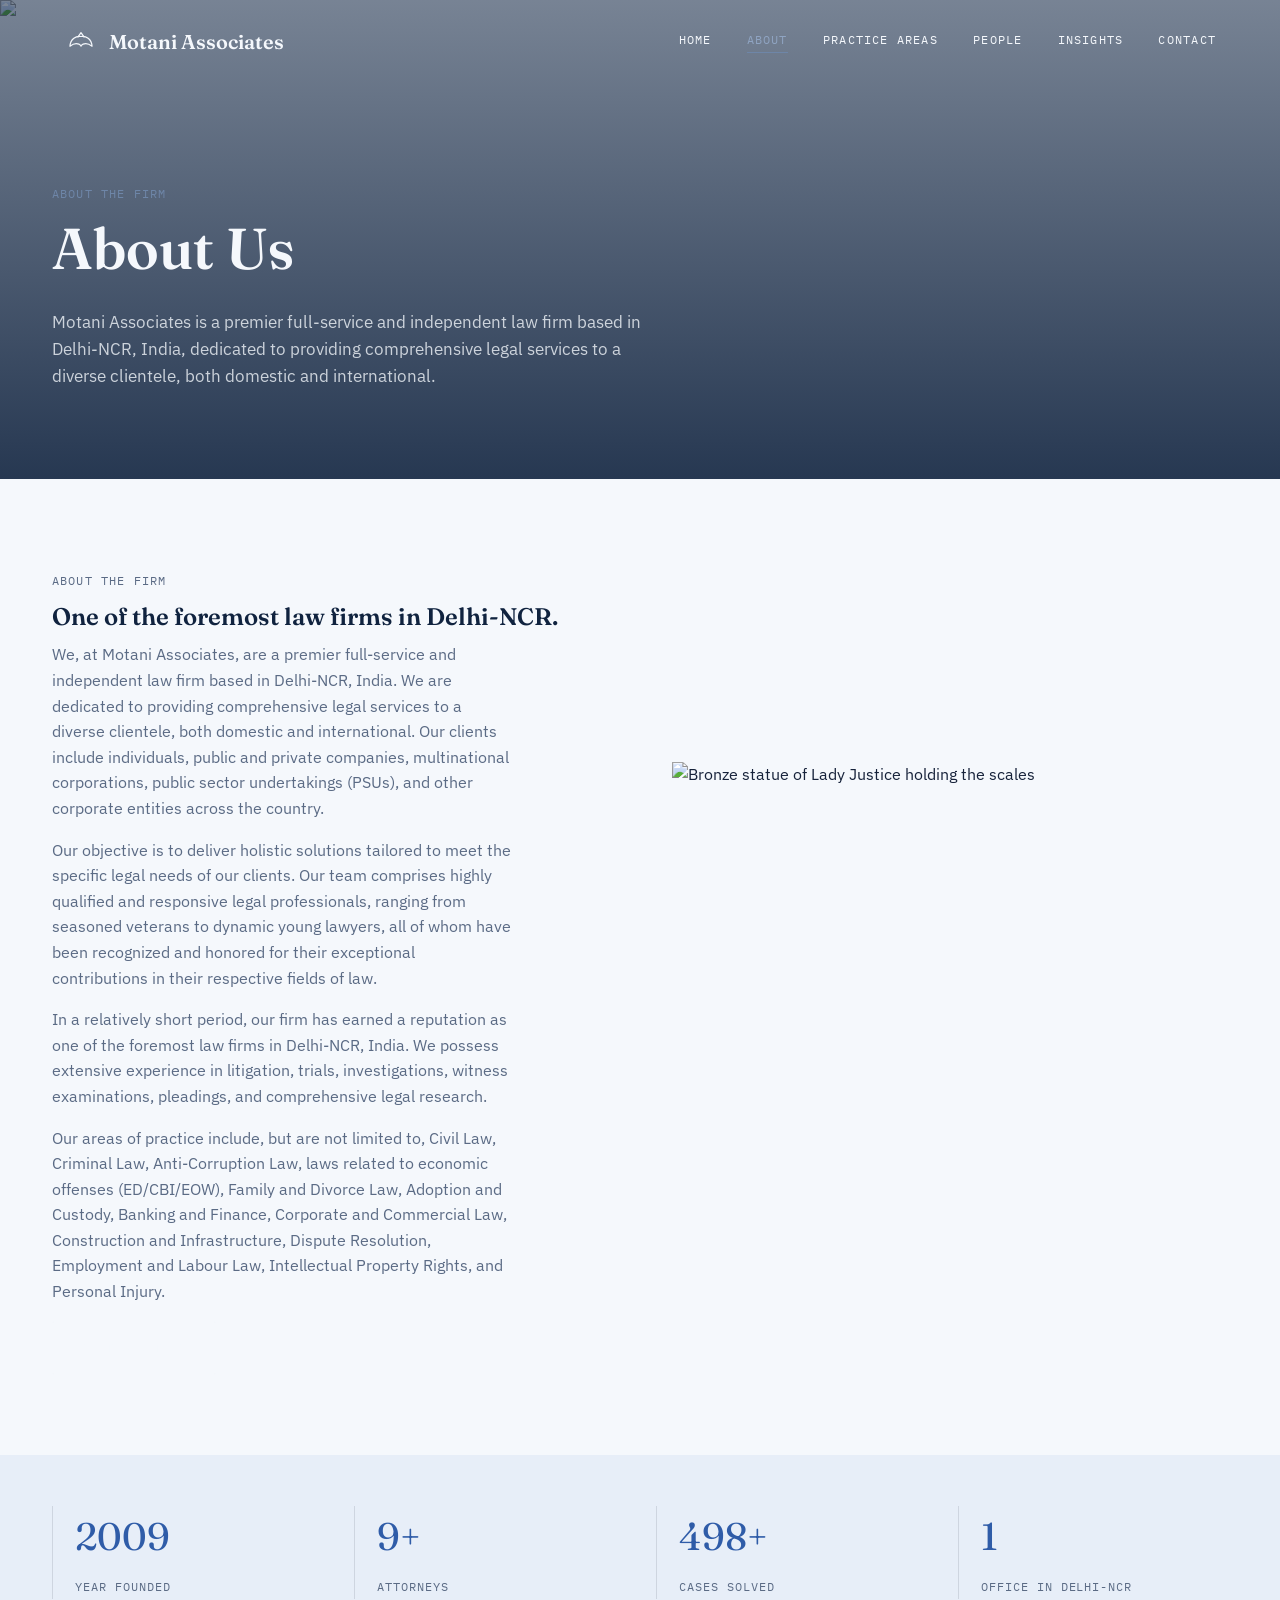
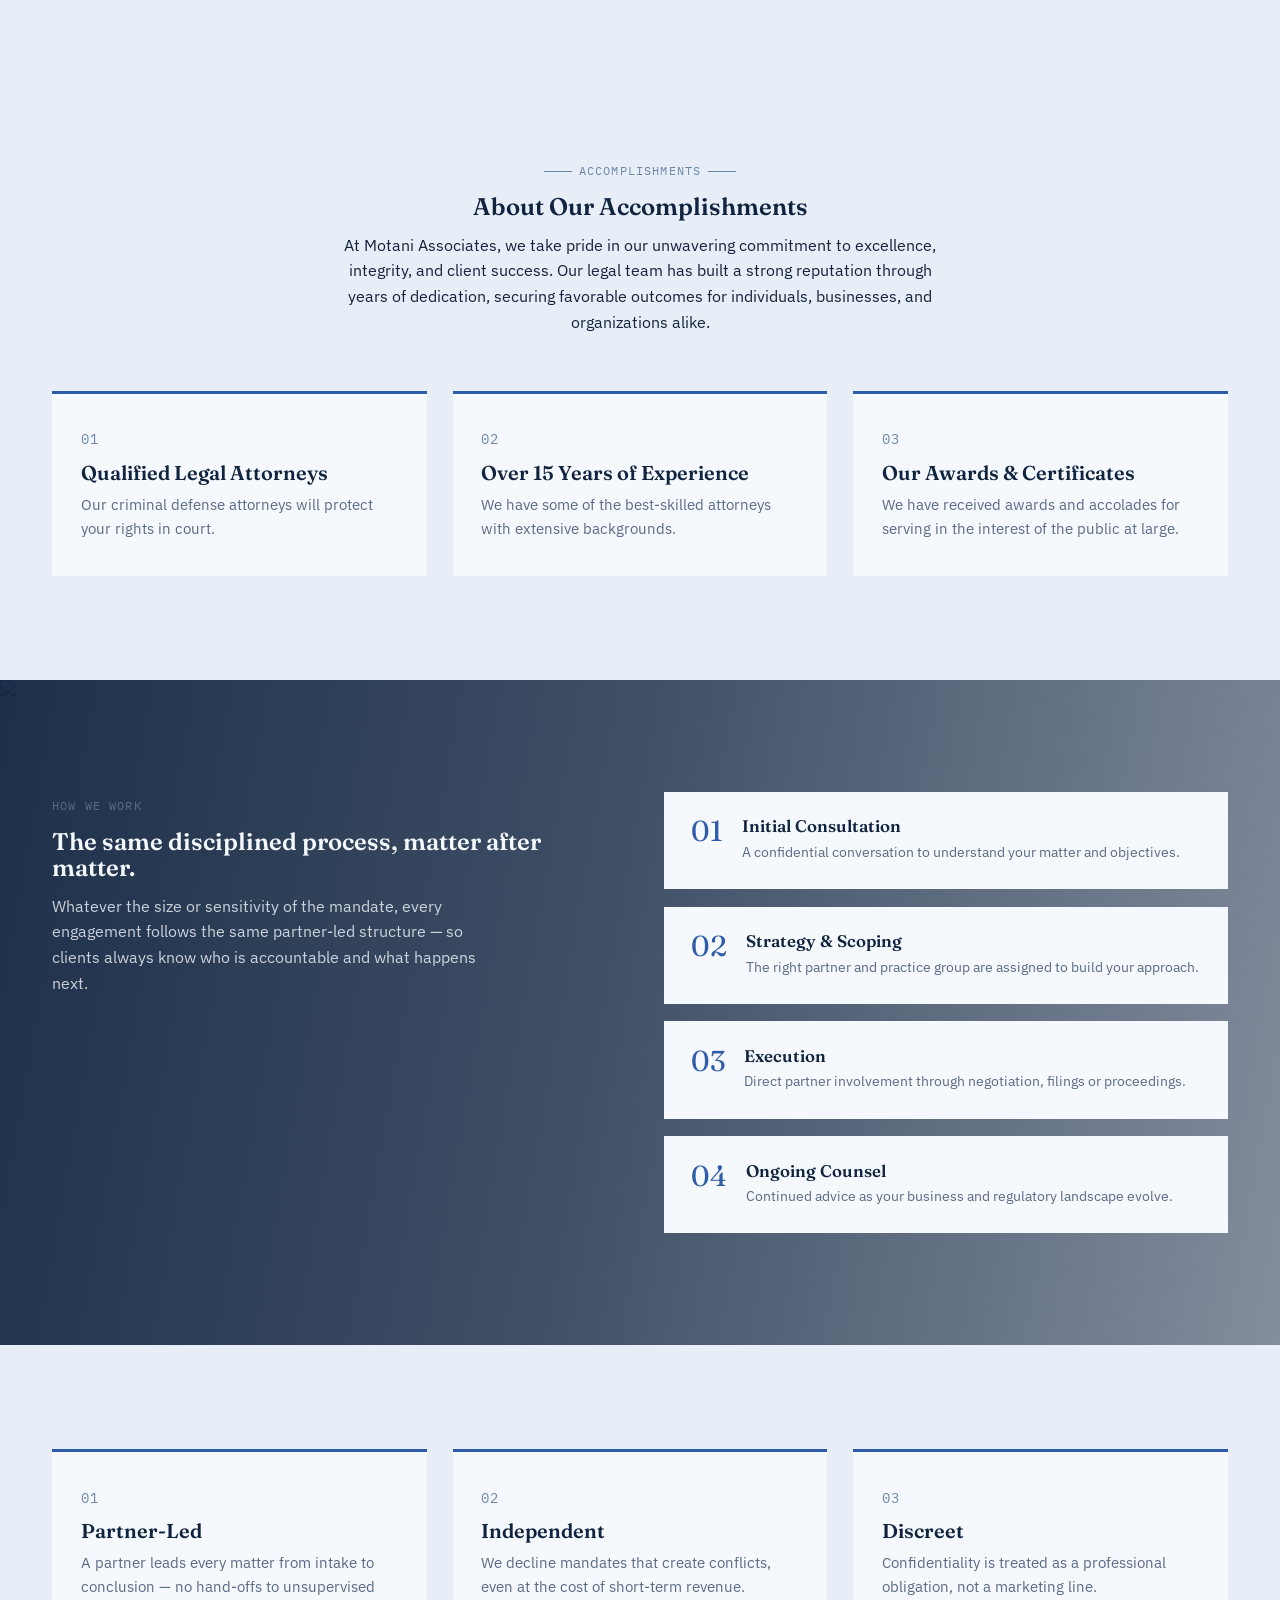
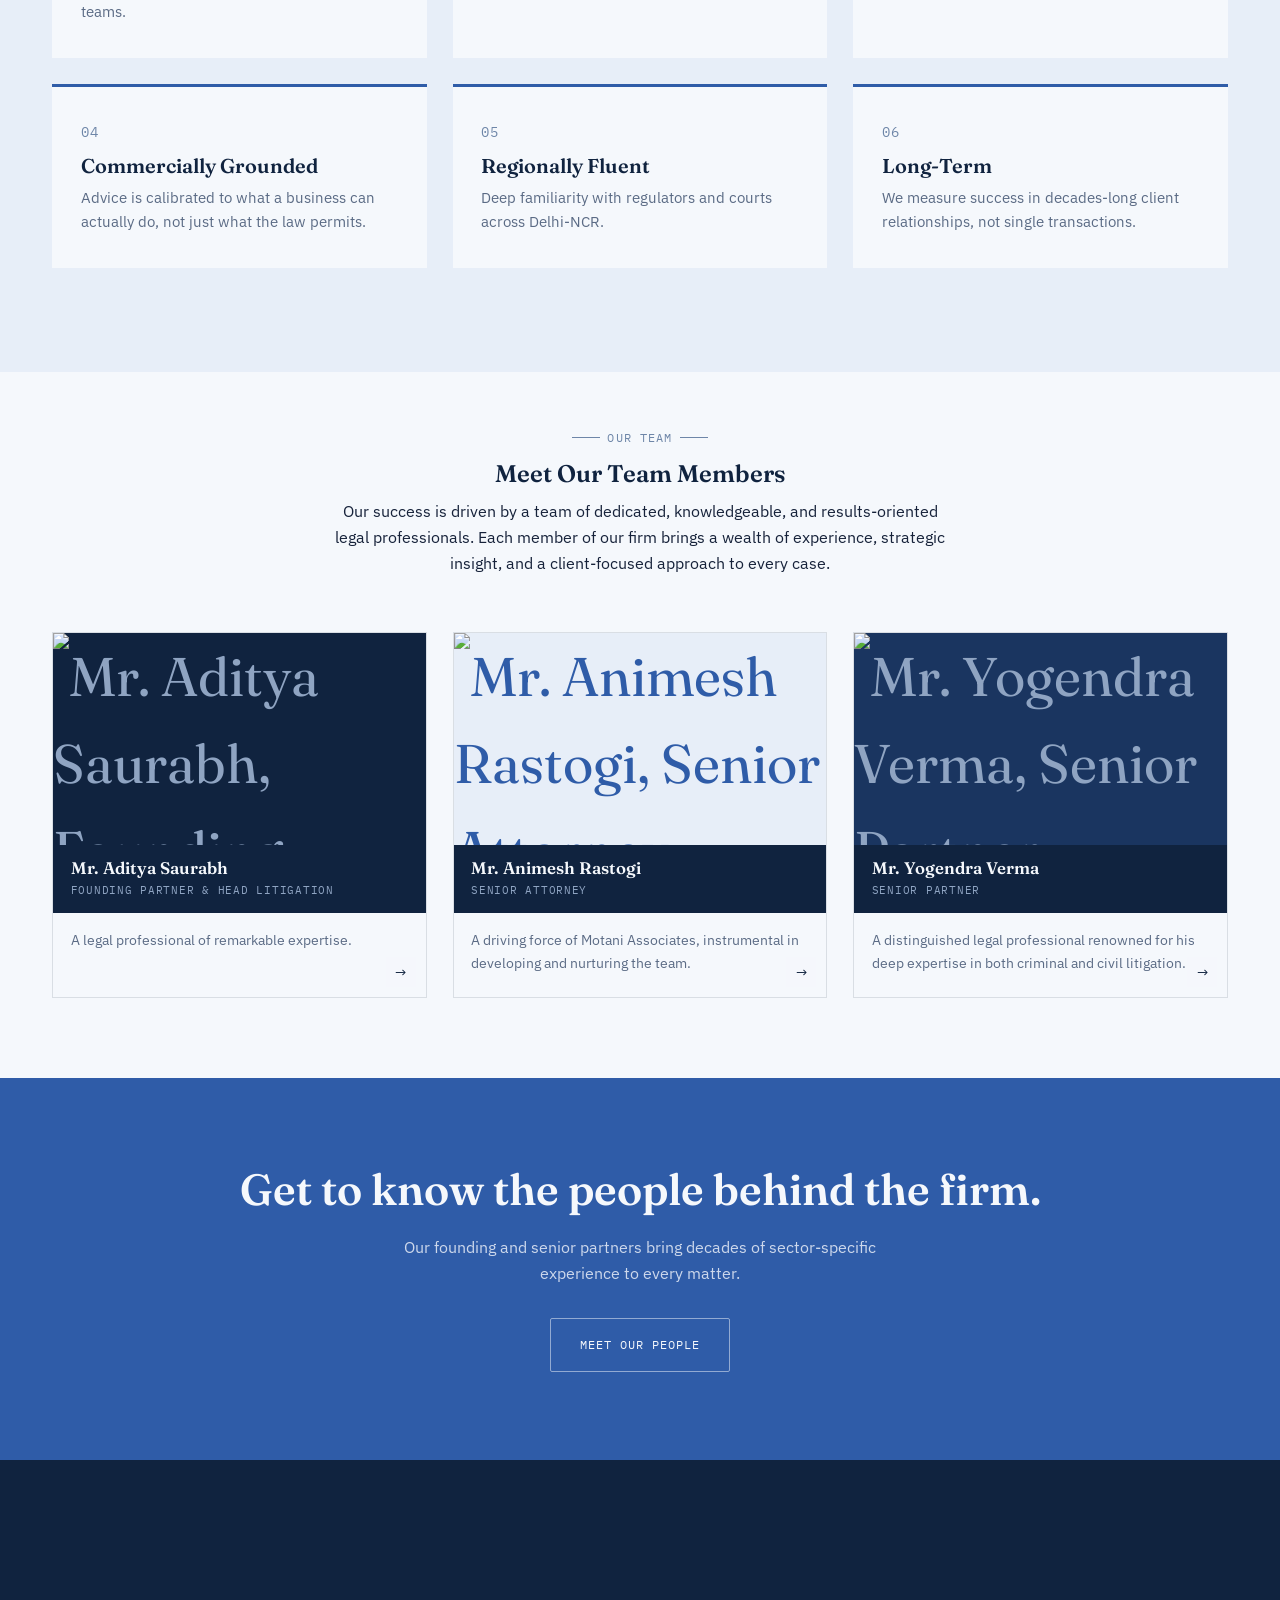
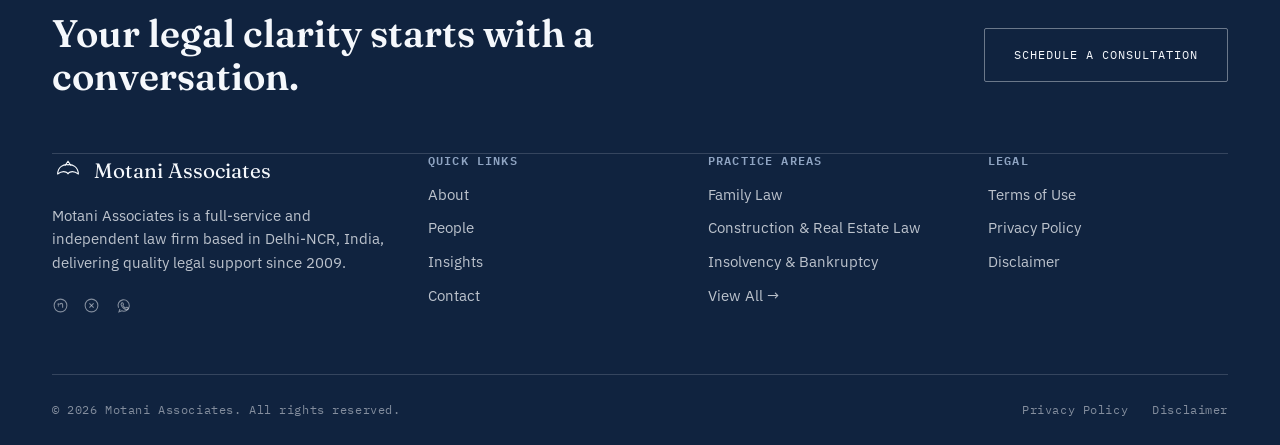
==== commit 6eaffe7c: "Redraw logo from real reference, fix hero heading wrap, center team grid Logo: replaced the previous" ====
--- a/about.html
+++ b/about.html
@@ -21,13 +21,9 @@
     <a href="index.html" class="brand">
       <span class="brand-icon" aria-hidden="true">
         <svg viewBox="0 0 40 40" fill="none" xmlns="http://www.w3.org/2000/svg">
-          <path d="M20 27C20 27 20 17 20 9" stroke="currentColor" stroke-width="1.5" stroke-linecap="round"/>
-          <path d="M20 27C20 27 15.5 19.5 14 11.5" stroke="currentColor" stroke-width="1.3" stroke-linecap="round"/>
-          <path d="M20 27C20 27 24.5 19.5 26 11.5" stroke="currentColor" stroke-width="1.3" stroke-linecap="round"/>
-          <path d="M20 27C20 27 11 21 8.5 14" stroke="currentColor" stroke-width="1.1" stroke-linecap="round"/>
-          <path d="M20 27C20 27 29 21 31.5 14" stroke="currentColor" stroke-width="1.1" stroke-linecap="round"/>
-          <circle cx="20" cy="8" r="1.6" fill="var(--brass)"/>
-          <path d="M12 31H28" stroke="currentColor" stroke-width="1.5" stroke-linecap="round"/>
+          <path d="M16.5 14L20 9L23.5 14" stroke="currentColor" stroke-width="1.4" stroke-linecap="round" stroke-linejoin="round"/>
+          <path d="M20 13.5C14.5 12.5 7.5 16 7 25C11.5 21.5 16 20.5 20.5 24.5" stroke="currentColor" stroke-width="1.4" stroke-linecap="round" stroke-linejoin="round"/>
+          <path d="M20 13.5C25.5 12.5 32.5 16 33 25C28.5 21.5 24 20.5 19.5 24.5" stroke="currentColor" stroke-width="1.4" stroke-linecap="round" stroke-linejoin="round"/>
         </svg>
       </span>
       <span class="brand-name">Motani Associates</span>
@@ -52,13 +48,9 @@
     <a href="index.html" class="mobile-nav-brand">
       <span class="brand-icon" aria-hidden="true">
         <svg viewBox="0 0 40 40" fill="none" xmlns="http://www.w3.org/2000/svg">
-          <path d="M20 27C20 27 20 17 20 9" stroke="currentColor" stroke-width="1.5" stroke-linecap="round"/>
-          <path d="M20 27C20 27 15.5 19.5 14 11.5" stroke="currentColor" stroke-width="1.3" stroke-linecap="round"/>
-          <path d="M20 27C20 27 24.5 19.5 26 11.5" stroke="currentColor" stroke-width="1.3" stroke-linecap="round"/>
-          <path d="M20 27C20 27 11 21 8.5 14" stroke="currentColor" stroke-width="1.1" stroke-linecap="round"/>
-          <path d="M20 27C20 27 29 21 31.5 14" stroke="currentColor" stroke-width="1.1" stroke-linecap="round"/>
-          <circle cx="20" cy="8" r="1.6" fill="var(--brass)"/>
-          <path d="M12 31H28" stroke="currentColor" stroke-width="1.5" stroke-linecap="round"/>
+          <path d="M16.5 14L20 9L23.5 14" stroke="currentColor" stroke-width="1.4" stroke-linecap="round" stroke-linejoin="round"/>
+          <path d="M20 13.5C14.5 12.5 7.5 16 7 25C11.5 21.5 16 20.5 20.5 24.5" stroke="currentColor" stroke-width="1.4" stroke-linecap="round" stroke-linejoin="round"/>
+          <path d="M20 13.5C25.5 12.5 32.5 16 33 25C28.5 21.5 24 20.5 19.5 24.5" stroke="currentColor" stroke-width="1.4" stroke-linecap="round" stroke-linejoin="round"/>
         </svg>
       </span>
       <span class="brand-name">Motani Associates</span>
@@ -265,7 +257,7 @@
           professionals. Each member of our firm brings a wealth of experience, strategic insight, and a
           client-focused approach to every case.</p>
       </div>
-      <div class="people-grid">
+      <div class="people-grid people-grid-3col">
         <article class="person-card reveal" data-name="Aditya Saurabh">
           <div class="photo-well navy">
             <img src="https://www.motaniassociates.in/wp-content/uploads/2024/08/aditya.jpg" alt="Mr. Aditya Saurabh, Founding Partner &amp; Head Litigation, portrait" loading="lazy">
@@ -331,13 +323,9 @@
         <div class="footer-brand">
           <span class="brand-icon" aria-hidden="true">
             <svg viewBox="0 0 40 40" fill="none" xmlns="http://www.w3.org/2000/svg">
-          <path d="M20 27C20 27 20 17 20 9" stroke="currentColor" stroke-width="1.5" stroke-linecap="round"/>
-          <path d="M20 27C20 27 15.5 19.5 14 11.5" stroke="currentColor" stroke-width="1.3" stroke-linecap="round"/>
-          <path d="M20 27C20 27 24.5 19.5 26 11.5" stroke="currentColor" stroke-width="1.3" stroke-linecap="round"/>
-          <path d="M20 27C20 27 11 21 8.5 14" stroke="currentColor" stroke-width="1.1" stroke-linecap="round"/>
-          <path d="M20 27C20 27 29 21 31.5 14" stroke="currentColor" stroke-width="1.1" stroke-linecap="round"/>
-          <circle cx="20" cy="8" r="1.6" fill="var(--brass)"/>
-          <path d="M12 31H28" stroke="currentColor" stroke-width="1.5" stroke-linecap="round"/>
+          <path d="M16.5 14L20 9L23.5 14" stroke="currentColor" stroke-width="1.4" stroke-linecap="round" stroke-linejoin="round"/>
+          <path d="M20 13.5C14.5 12.5 7.5 16 7 25C11.5 21.5 16 20.5 20.5 24.5" stroke="currentColor" stroke-width="1.4" stroke-linecap="round" stroke-linejoin="round"/>
+          <path d="M20 13.5C25.5 12.5 32.5 16 33 25C28.5 21.5 24 20.5 19.5 24.5" stroke="currentColor" stroke-width="1.4" stroke-linecap="round" stroke-linejoin="round"/>
         </svg>
           </span>
           <span>Motani Associates</span>
--- a/css/style.css
+++ b/css/style.css
@@ -851,6 +851,7 @@
   grid-template-columns: repeat(4, 1fr);
   gap: 1.6rem;
 }
+.people-grid.people-grid-3col { grid-template-columns: repeat(3, 1fr); }
 .person-card {
   position: relative;
   border: 1px solid var(--line);
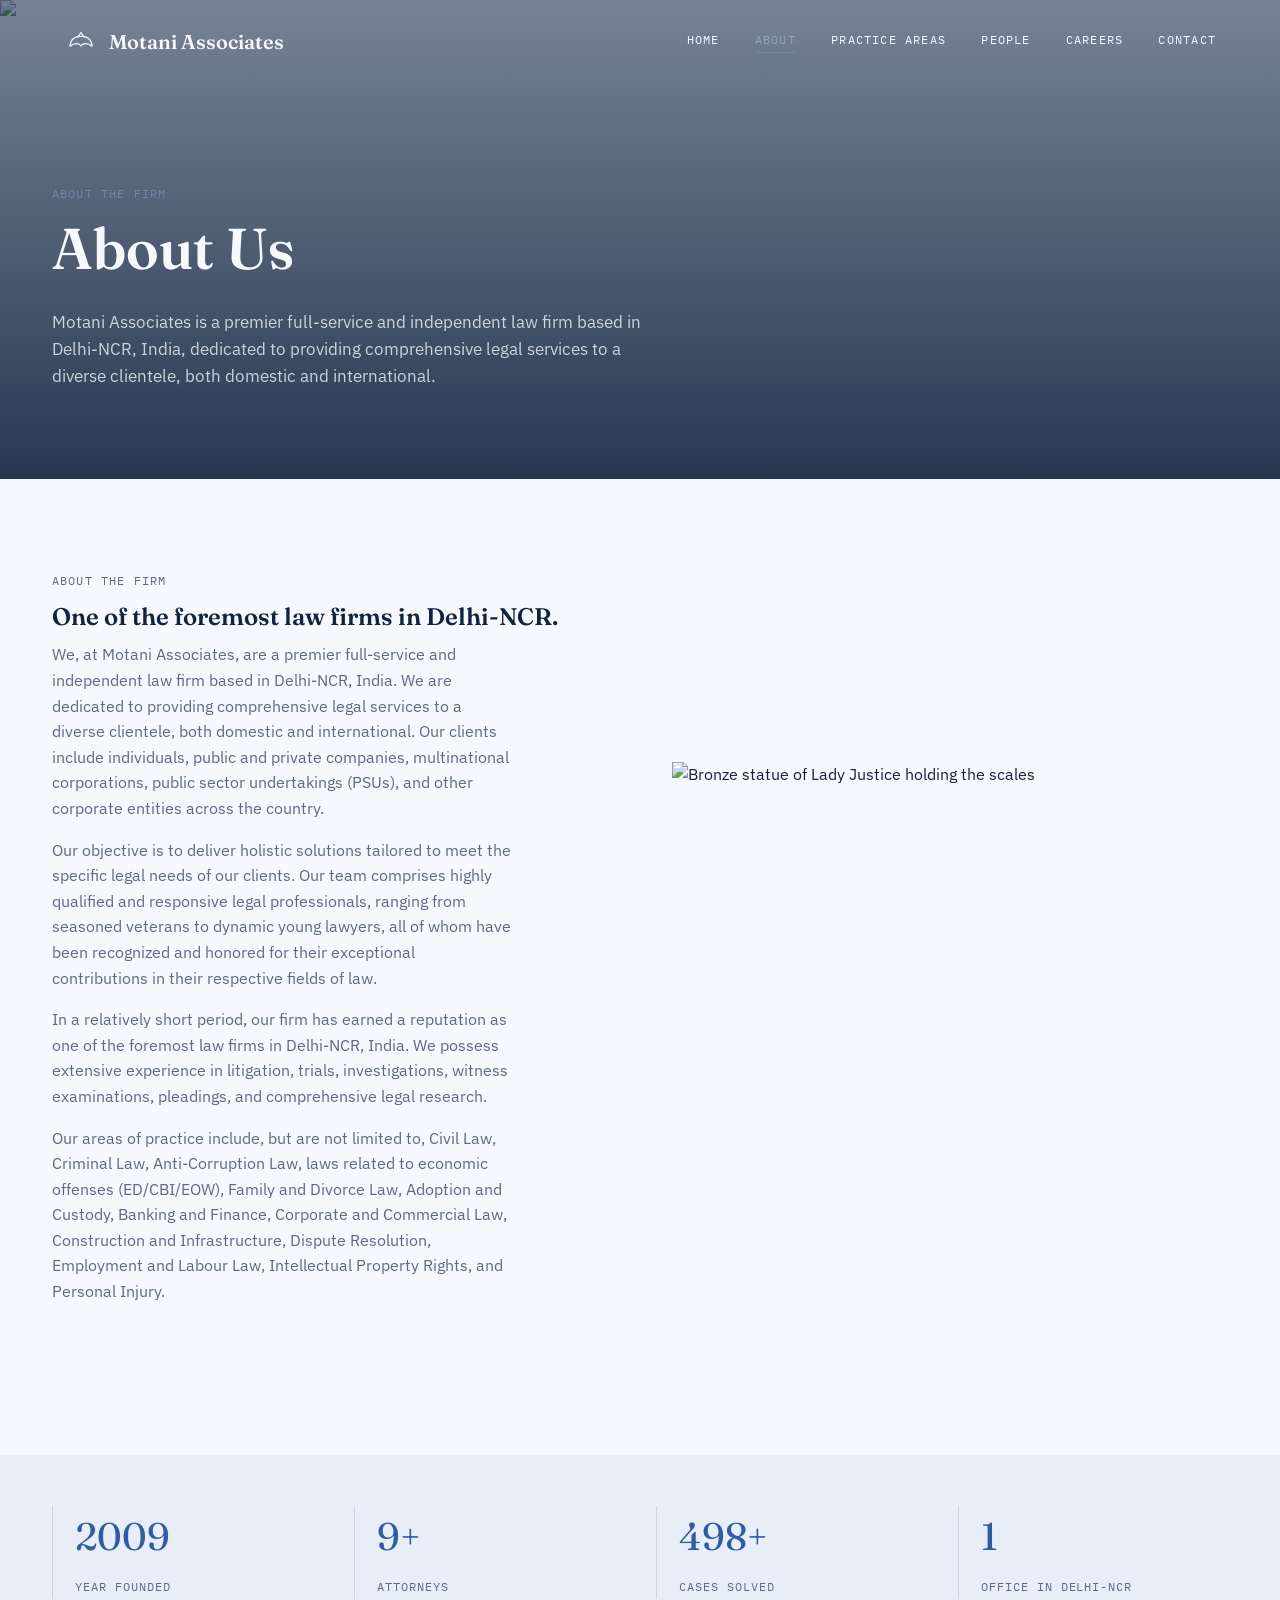
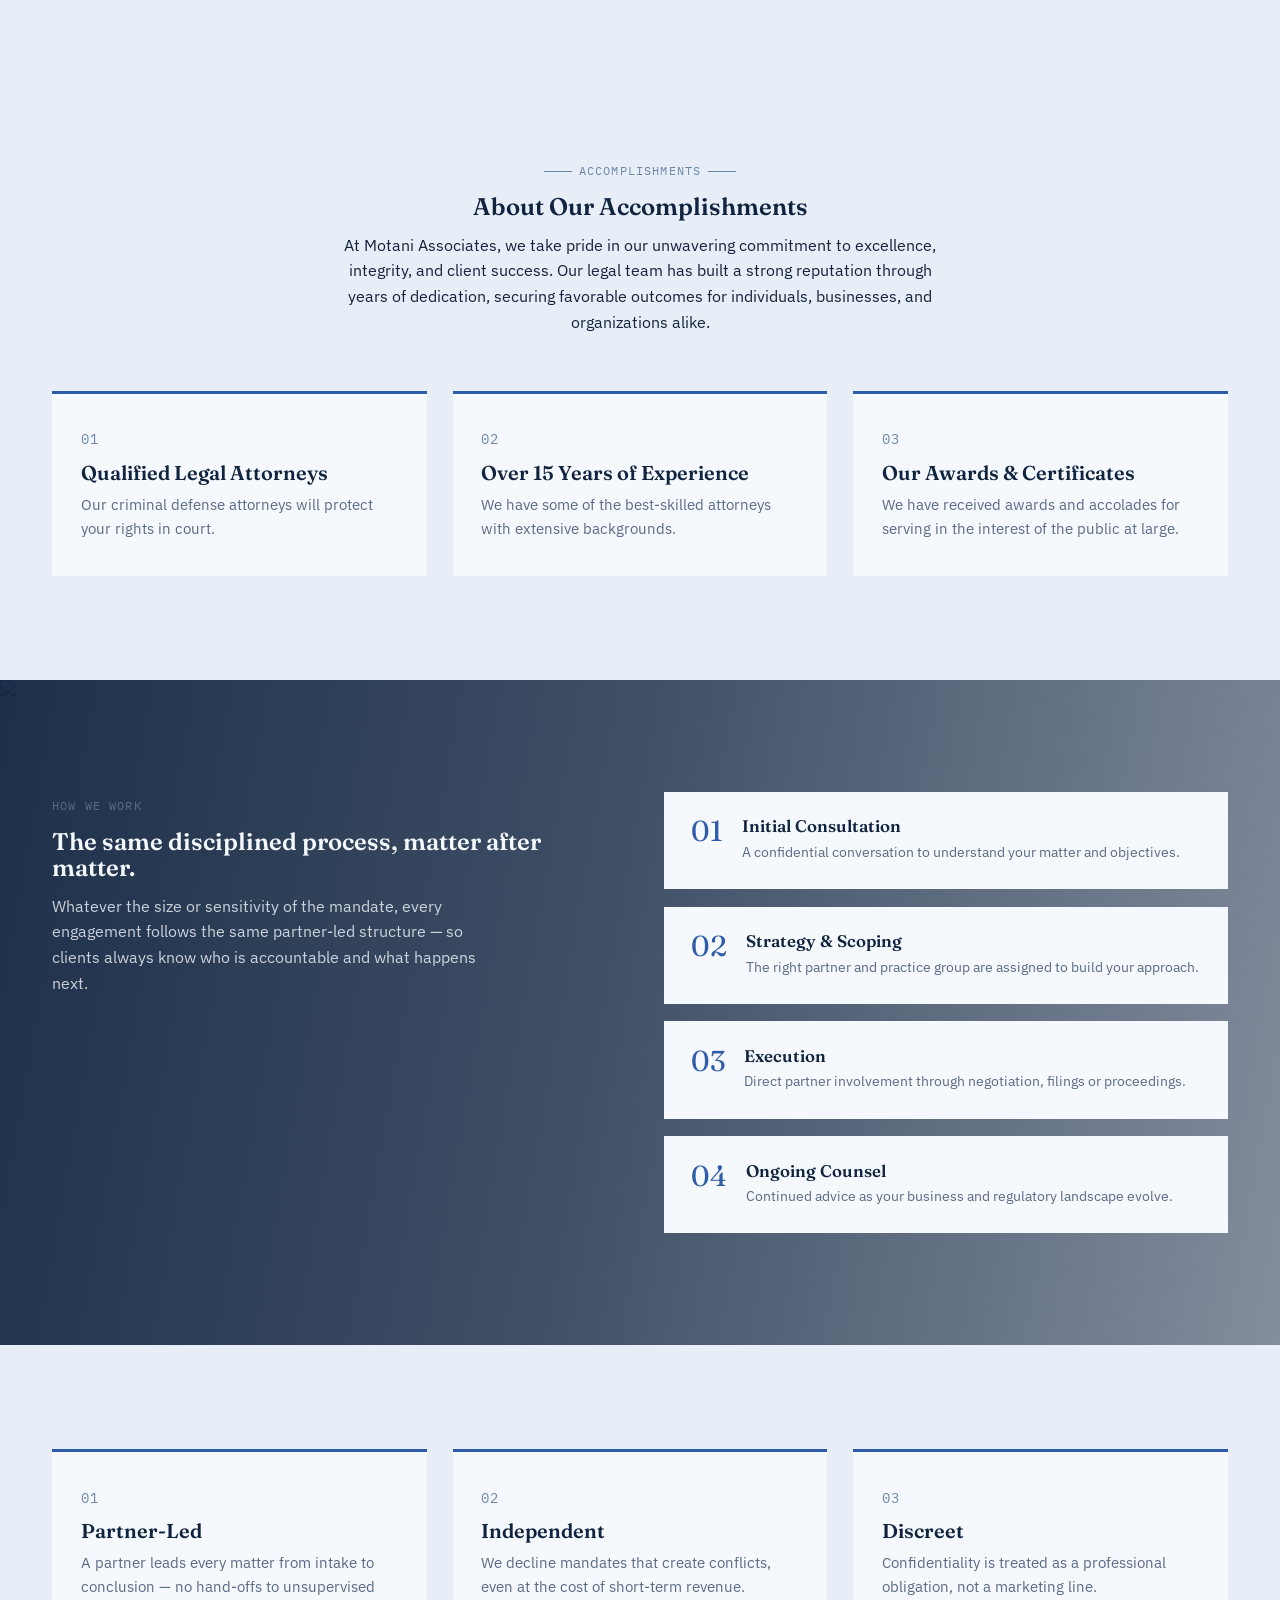
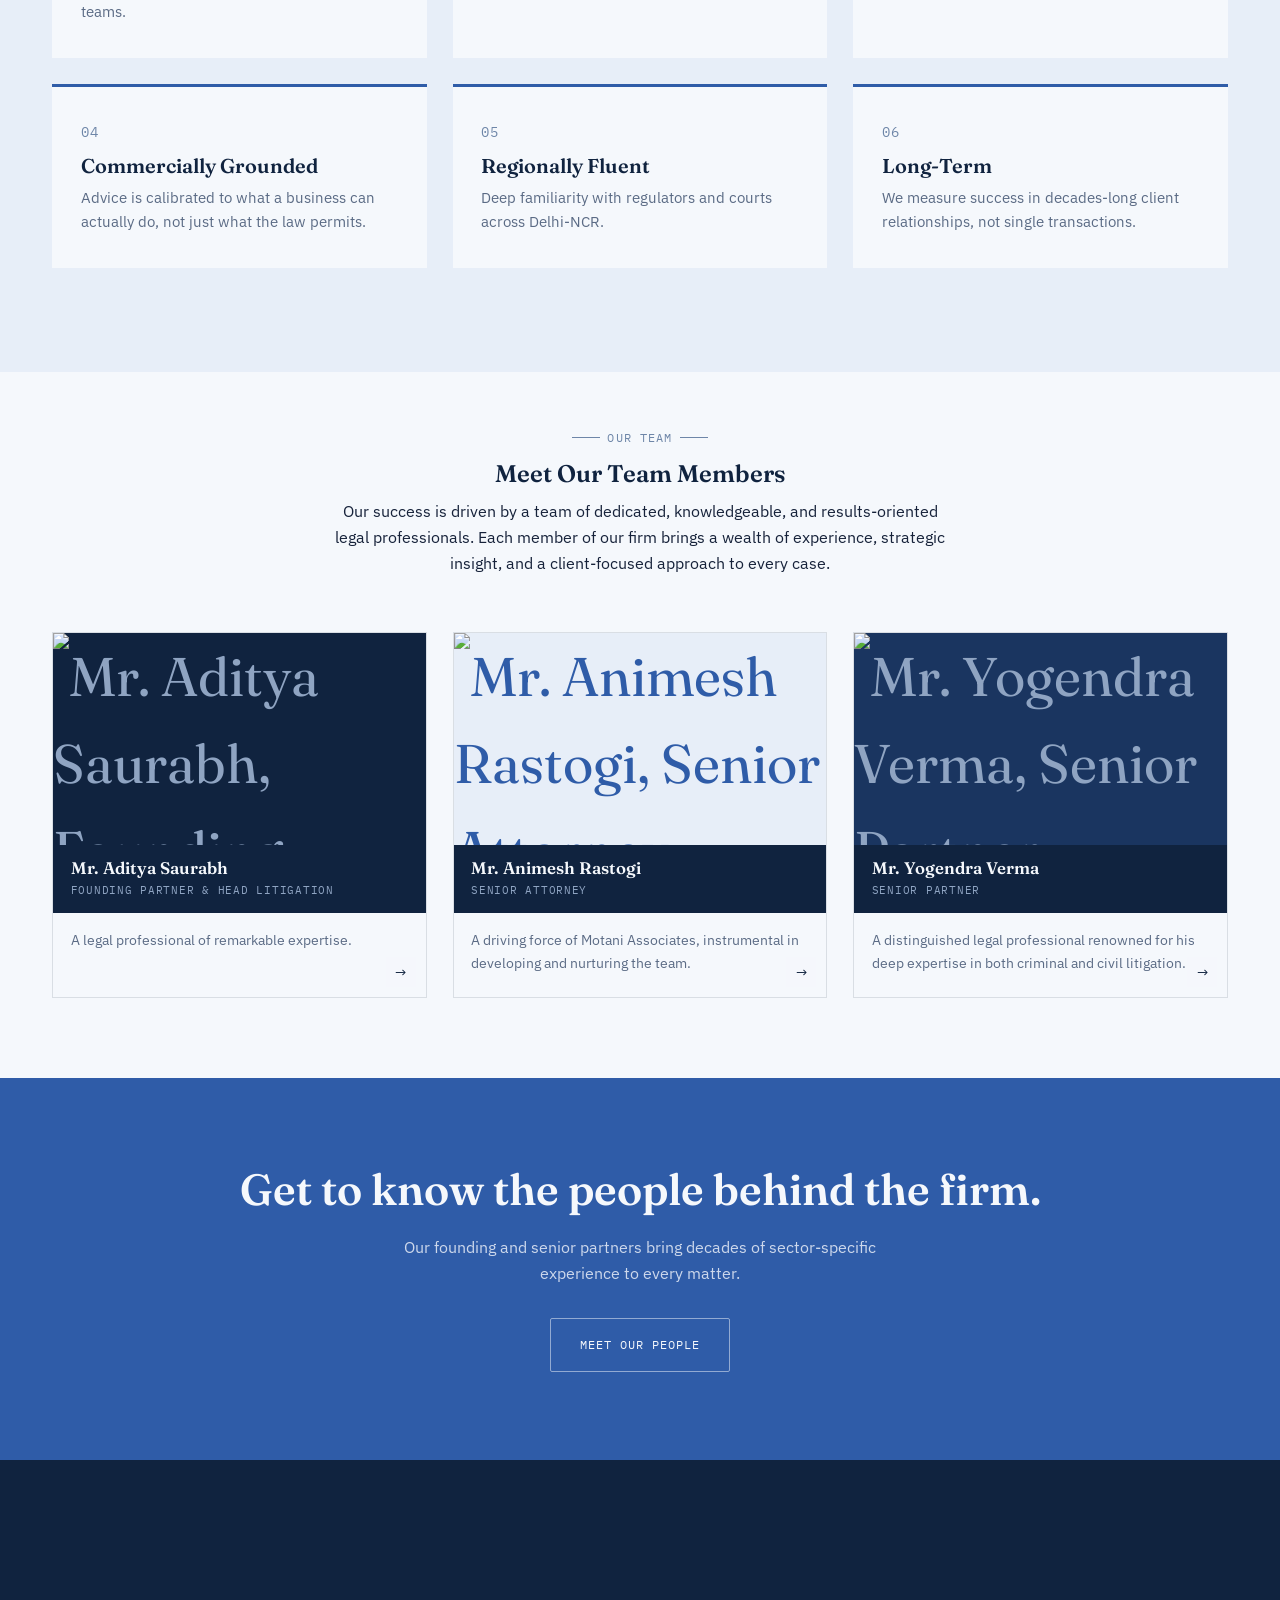
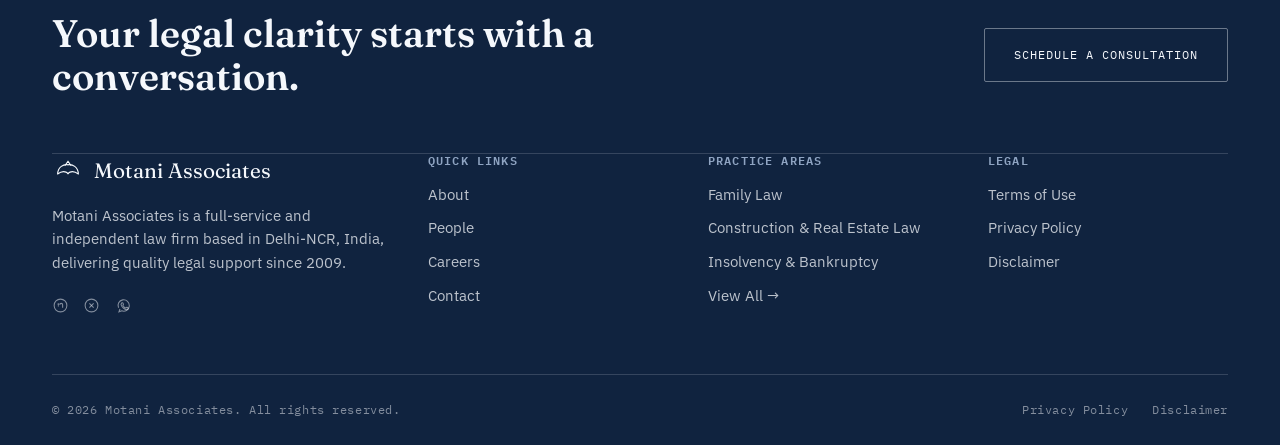
==== commit 8700ae1f: "Replace Insights with a real Careers page Removed insights.html (invented regulatory-briefing conten" ====
--- a/about.html
+++ b/about.html
@@ -33,7 +33,7 @@
       <a href="about.html" aria-current="page">About</a>
       <a href="practice-areas.html">Practice Areas</a>
       <a href="people.html">People</a>
-      <a href="insights.html">Insights</a>
+      <a href="careers.html">Careers</a>
       <a href="contact.html">Contact</a>
     </nav>
     <button class="nav-toggle" aria-label="Toggle menu" aria-expanded="false" aria-controls="mobileNav">
@@ -68,11 +68,11 @@
       <a href="about.html">About</a>
       <a href="practice-areas.html">Practice Areas</a>
       <a href="people.html">People</a>
-      <a href="insights.html">Insights</a>
+      <a href="careers.html">Careers</a>
       <a href="contact.html">Contact</a>
     </nav>
     <nav class="mobile-nav-utility" aria-label="Secondary">
-      <a href="#">Careers</a>
+      <a href="careers.html">Careers</a>
       <a href="#">Alumni</a>
       <a href="#">Contact Us</a>
     </nav>
@@ -349,7 +349,7 @@
         <ul>
           <li><a href="about.html">About</a></li>
           <li><a href="people.html">People</a></li>
-          <li><a href="insights.html">Insights</a></li>
+          <li><a href="careers.html">Careers</a></li>
           <li><a href="contact.html">Contact</a></li>
         </ul>
       </div>
--- a/css/style.css
+++ b/css/style.css
@@ -564,7 +564,9 @@
 }
 .pillar.reverse .pillar-grid { direction: rtl; }
 .pillar.reverse .pillar-grid > * { direction: ltr; }
-.pillar-text p { max-width: 460px; color: var(--ink-soft); }
+.pillar-text p { max-width: 640px; color: var(--ink-soft); }
+.pillar-text p + p { margin-top: 1em; }
+.pillar + .pillar { border-top: 1px solid var(--line); }
 .pillar.on-dark .pillar-text p { color: rgba(245,248,252,.72); }
 .pillar-text h2 { font-size: clamp(1.8rem, 3vw, 2.6rem); }
 
@@ -759,6 +761,7 @@
 .practice-group { padding: 5rem 0; }
 .practice-group:nth-child(even) { background: var(--ivory-2); }
 .group-head { max-width: 640px; margin-bottom: 3rem; }
+.practice-detail-section { scroll-margin-top: calc(var(--header-h) + 24px); }
 .card-grid {
   display: grid;
   grid-template-columns: repeat(3, 1fr);
@@ -1030,6 +1033,8 @@
   margin-bottom: .6em;
 }
 .office-block p { color: var(--ink-soft); margin: 0; font-size: .95rem; }
+.map-embed { min-height: 440px; height: 100%; border: 1px solid var(--line); }
+.map-embed iframe { width: 100%; height: 100%; min-height: 440px; display: block; border: 0; }
 @media (max-width: 900px) {
   .contact-grid { grid-template-columns: 1fr; gap: 3rem; }
 }
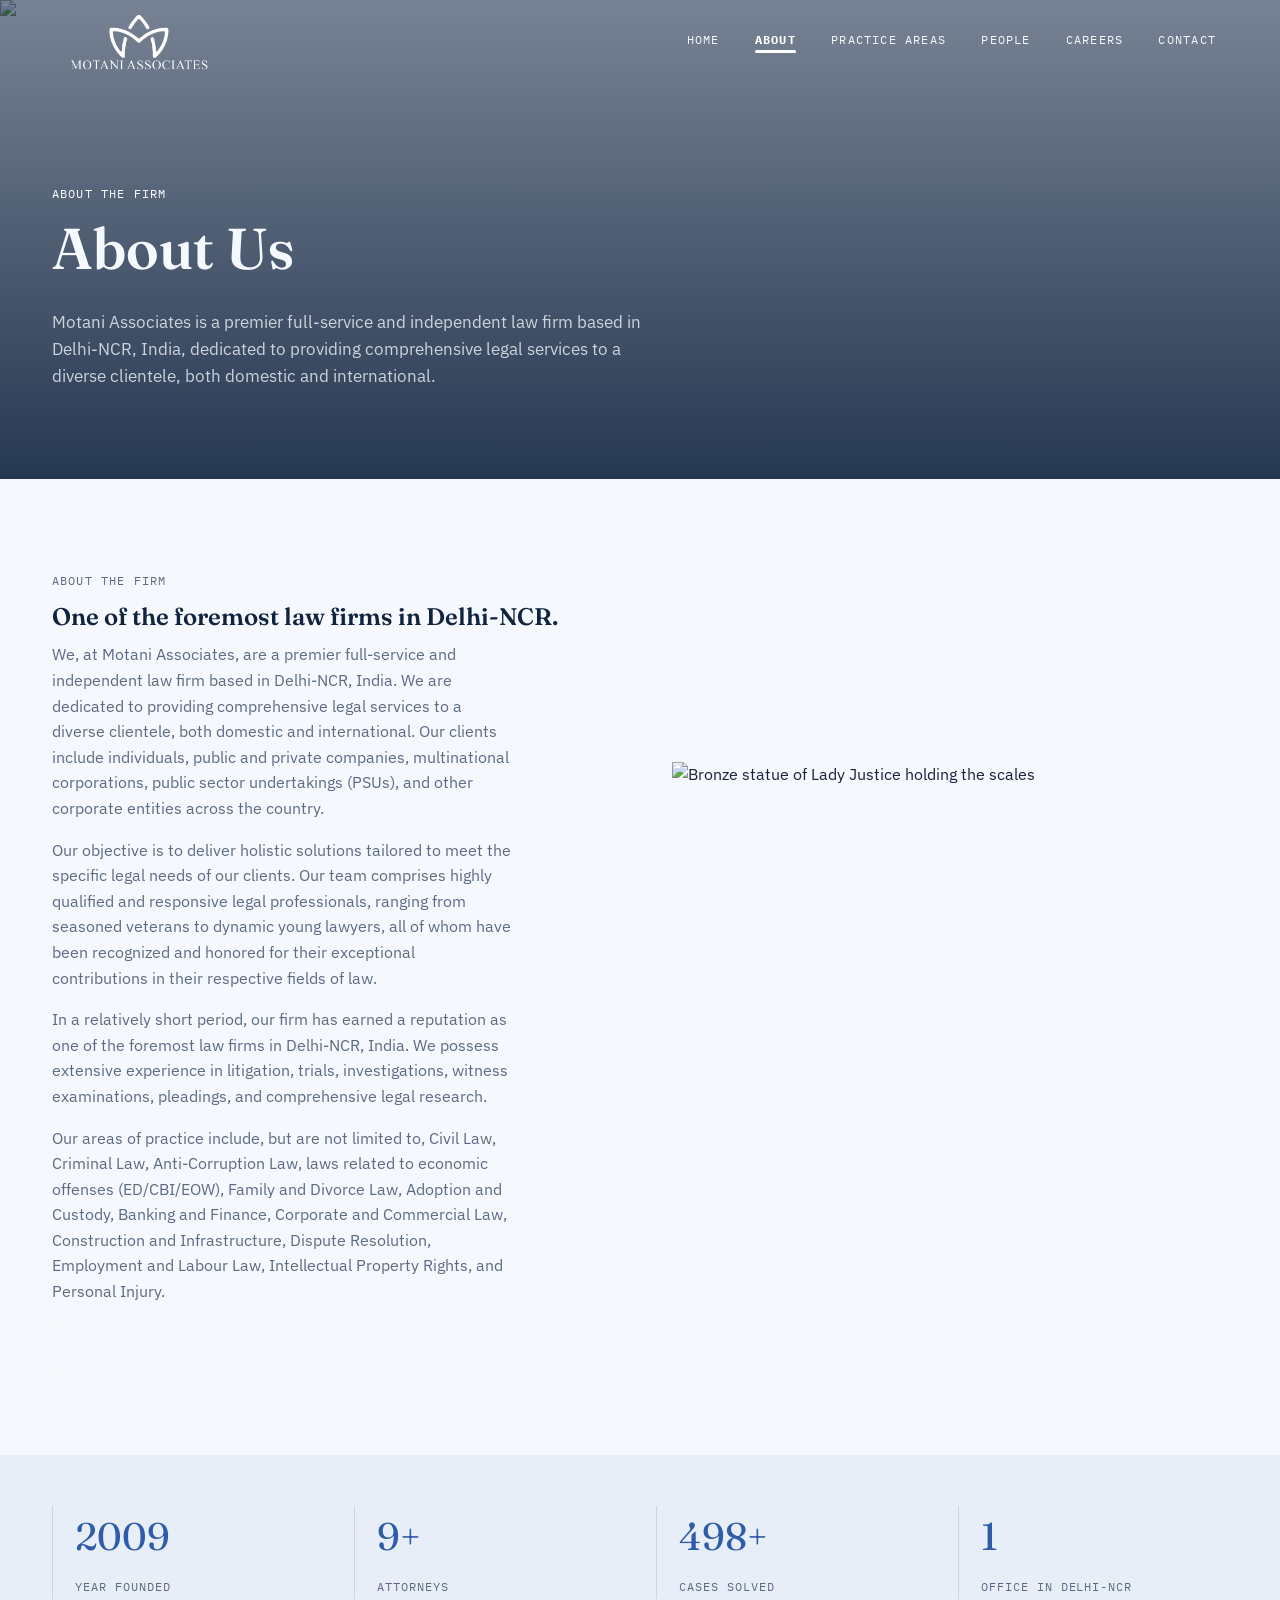
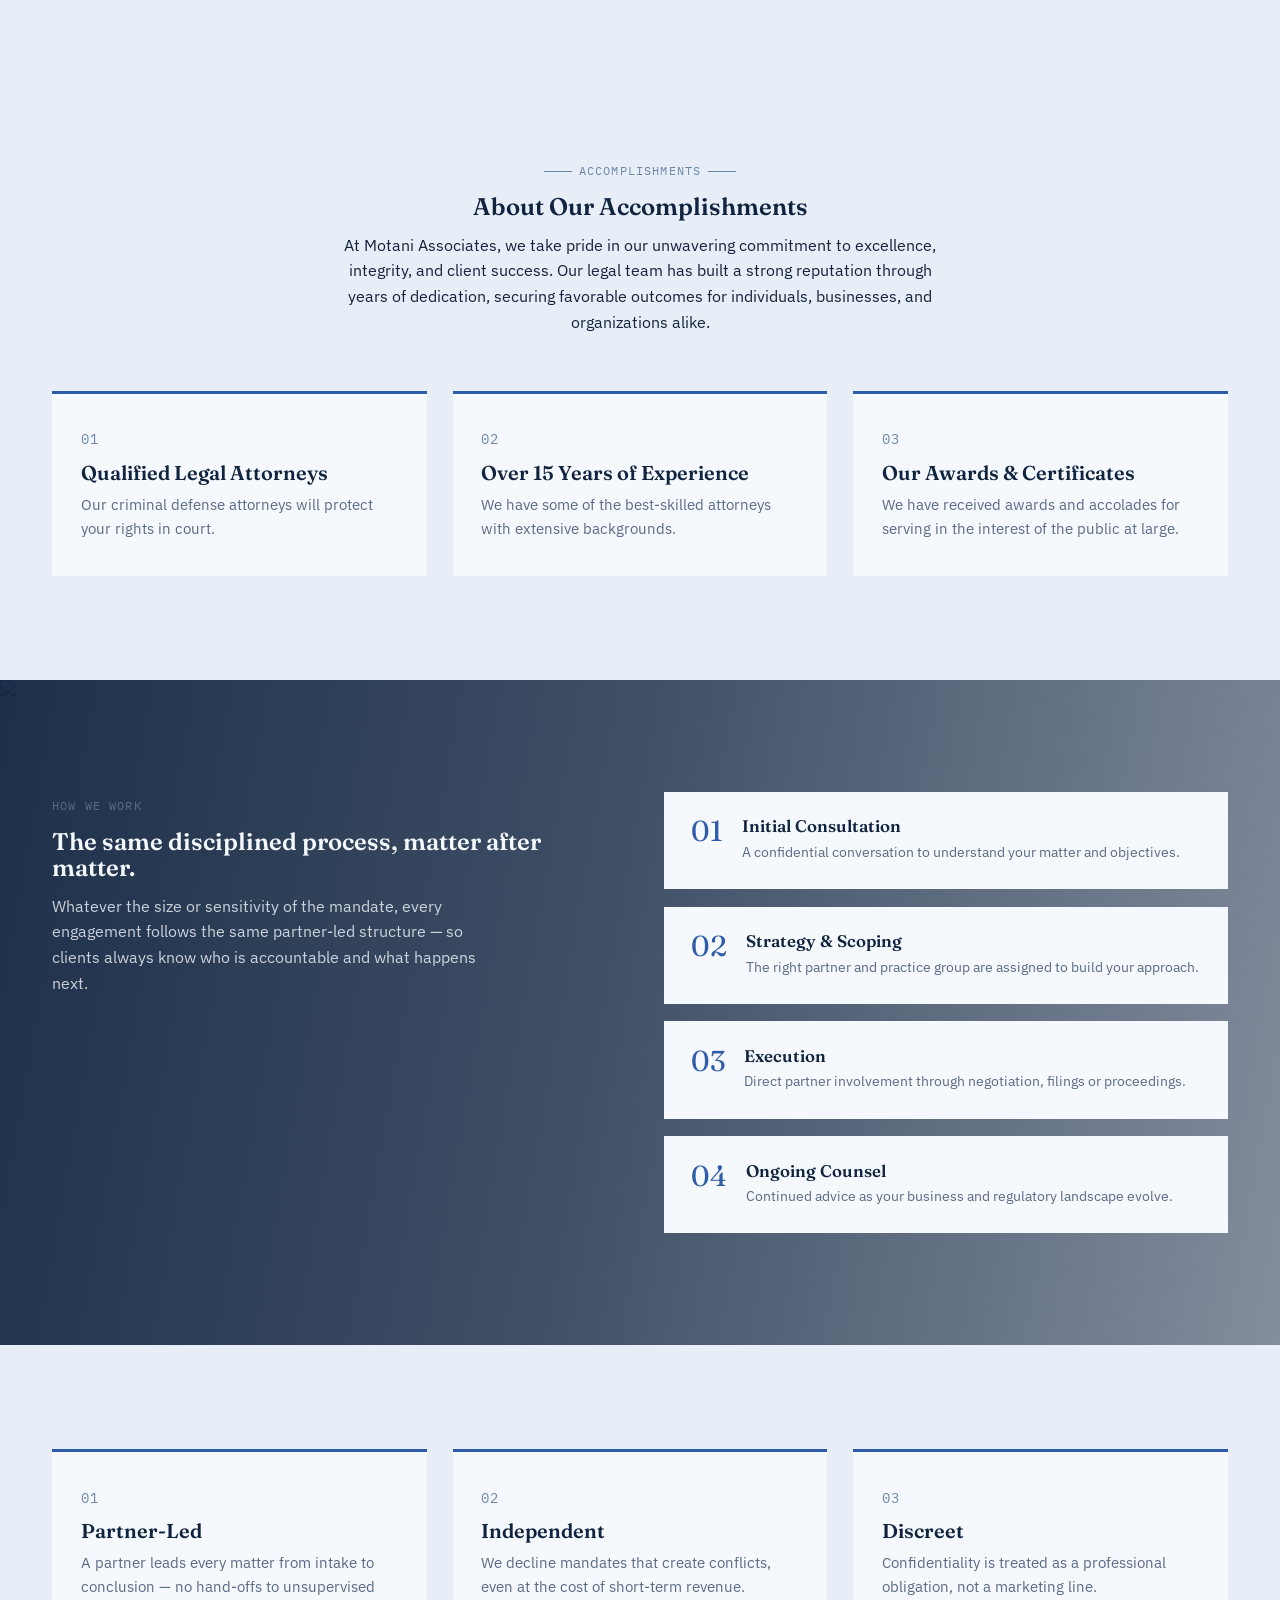
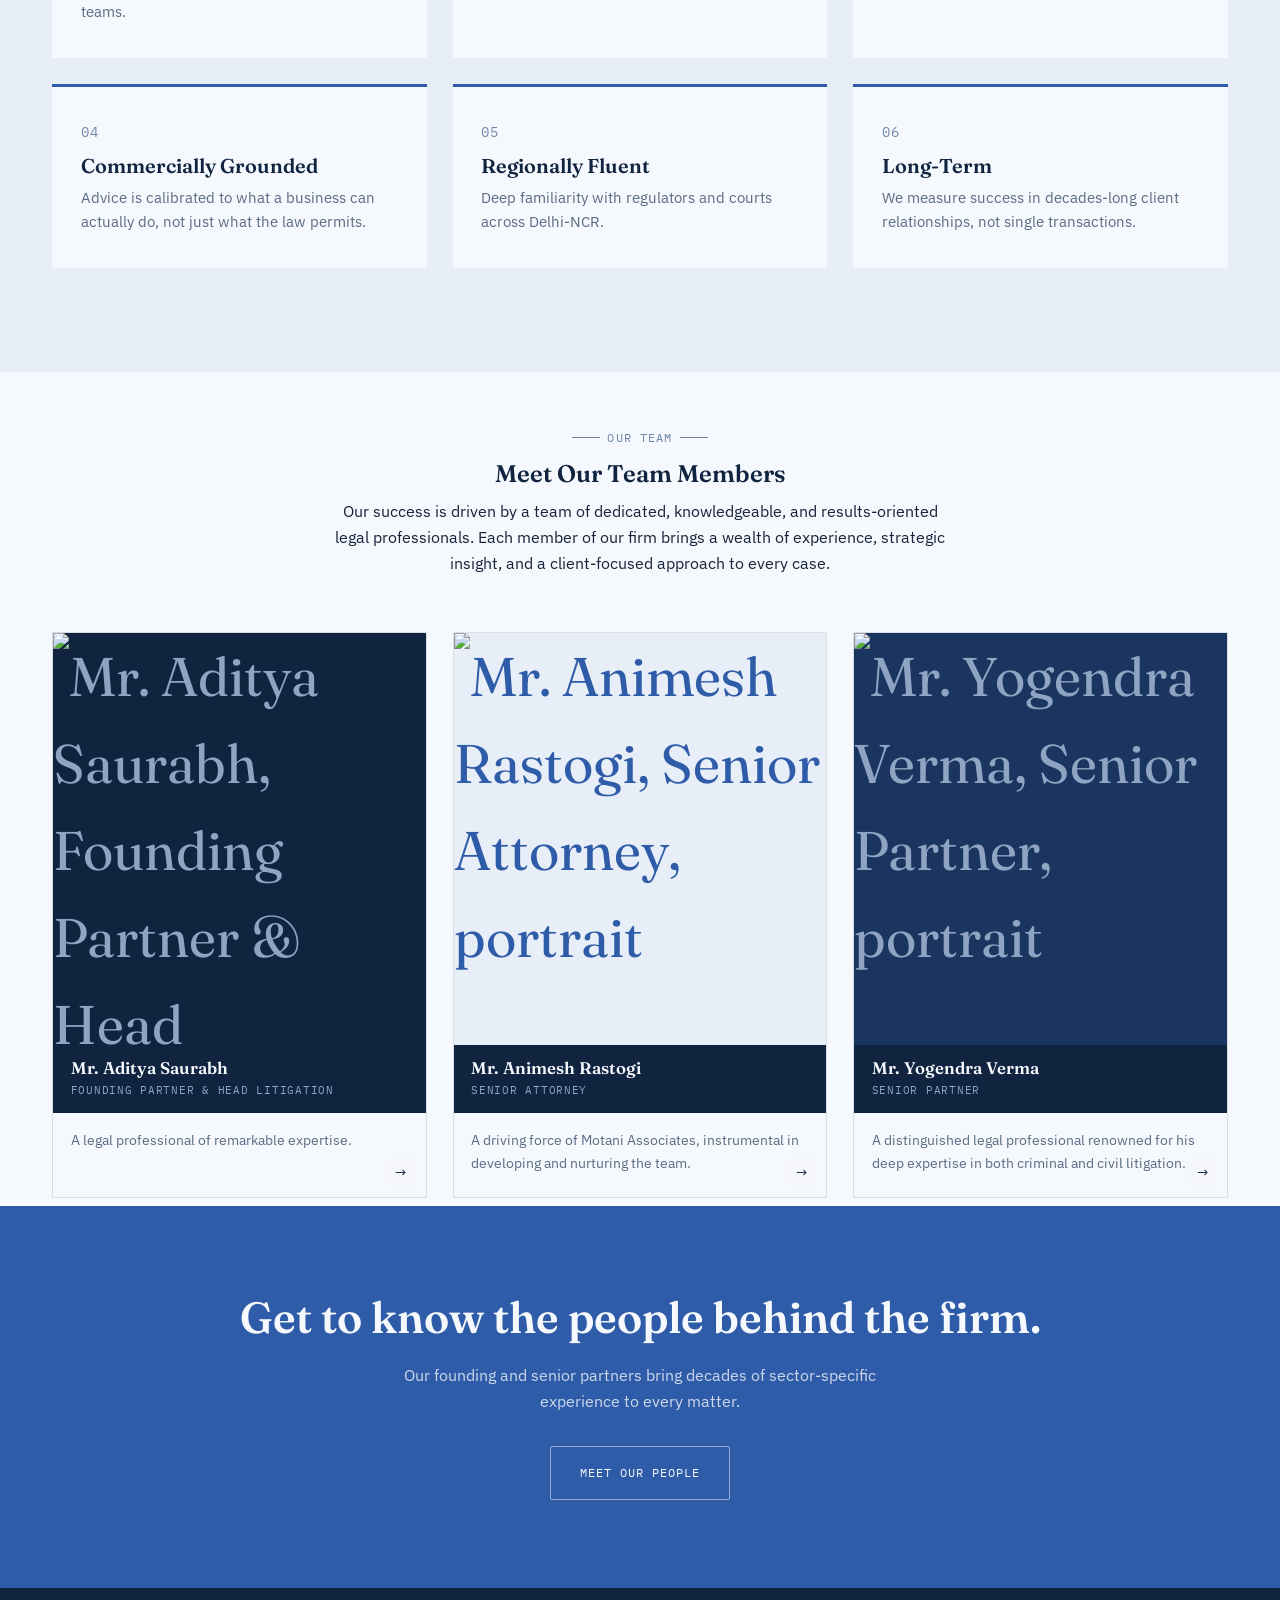
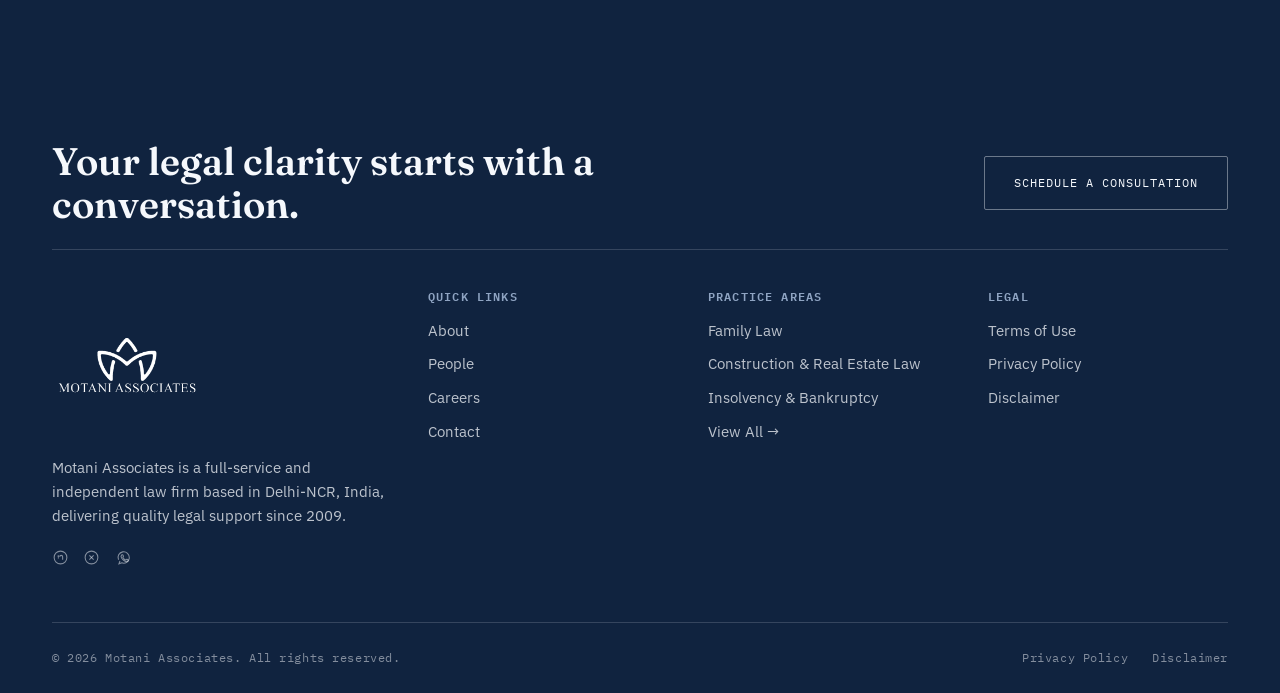
==== commit dd637267: "test" ====
--- a/about.html
+++ b/about.html
@@ -19,14 +19,8 @@
 <header class="site-header">
   <div class="container">
     <a href="index.html" class="brand">
-      <span class="brand-icon" aria-hidden="true">
-        <svg viewBox="0 0 40 40" fill="none" xmlns="http://www.w3.org/2000/svg">
-          <path d="M16.5 14L20 9L23.5 14" stroke="currentColor" stroke-width="1.4" stroke-linecap="round" stroke-linejoin="round"/>
-          <path d="M20 13.5C14.5 12.5 7.5 16 7 25C11.5 21.5 16 20.5 20.5 24.5" stroke="currentColor" stroke-width="1.4" stroke-linecap="round" stroke-linejoin="round"/>
-          <path d="M20 13.5C25.5 12.5 32.5 16 33 25C28.5 21.5 24 20.5 19.5 24.5" stroke="currentColor" stroke-width="1.4" stroke-linecap="round" stroke-linejoin="round"/>
-        </svg>
-      </span>
-      <span class="brand-name">Motani Associates</span>
+       <img src="/Assests/Motani-Association-White-Logo.png" alt="Motani Associates" class="logo-default">
+       <img src="/Assests/Motani-Association-Logo.png" alt="Motani Associates" class="logo-solid">
     </a>
     <nav class="main-nav" aria-label="Primary">
       <a href="index.html">Home</a>
@@ -321,14 +315,7 @@
     <div class="footer-grid">
       <div class="footer-col">
         <div class="footer-brand">
-          <span class="brand-icon" aria-hidden="true">
-            <svg viewBox="0 0 40 40" fill="none" xmlns="http://www.w3.org/2000/svg">
-          <path d="M16.5 14L20 9L23.5 14" stroke="currentColor" stroke-width="1.4" stroke-linecap="round" stroke-linejoin="round"/>
-          <path d="M20 13.5C14.5 12.5 7.5 16 7 25C11.5 21.5 16 20.5 20.5 24.5" stroke="currentColor" stroke-width="1.4" stroke-linecap="round" stroke-linejoin="round"/>
-          <path d="M20 13.5C25.5 12.5 32.5 16 33 25C28.5 21.5 24 20.5 19.5 24.5" stroke="currentColor" stroke-width="1.4" stroke-linecap="round" stroke-linejoin="round"/>
-        </svg>
-          </span>
-          <span>Motani Associates</span>
+          <img src="/Assests/Motani-Association-White-Logo.png" alt="Motani Associates" class="footer-logo">
         </div>
         <p>Motani Associates is a full-service and independent law firm based in Delhi-NCR, India, delivering
           quality legal support since 2009.</p>
--- a/css/style.css
+++ b/css/style.css
@@ -216,7 +216,8 @@
   content: "";
   position: absolute;
   left: 0; right: 0; bottom: 0;
-  height: 1px;
+  height: 3px;
+  border-radius: 20px;
   background: var(--brass);
   transform: scaleX(0);
   transform-origin: right;
@@ -463,60 +464,7 @@
   .hero-left { padding: calc(var(--header-h) + 1.5rem) var(--pad) 3rem; }
 }
 
-/* ---------- Right-edge dot nav (homepage only) ---------- */
-.dot-nav {
-  position: fixed;
-  right: 28px;
-  top: 50%;
-  transform: translateY(-50%);
-  z-index: 400;
-  display: flex;
-  flex-direction: column;
-  gap: 1.6rem;
-}
-.dot-nav a {
-  display: flex;
-  align-items: center;
-  justify-content: flex-end;
-  gap: .8em;
-  padding: 8px 4px;
-  line-height: 1;
-  font-family: var(--font-mono);
-  font-size: .68rem;
-  letter-spacing: .08em;
-  text-transform: uppercase;
-  color: var(--ink-soft);
-}
-.dot-nav .dot-label {
-  max-width: 0;
-  overflow: hidden;
-  white-space: nowrap;
-  opacity: 0;
-  transition: max-width .3s var(--ease), opacity .3s var(--ease);
-}
-.dot-nav a:hover .dot-label,
-.dot-nav a.is-active .dot-label {
-  max-width: 160px;
-  opacity: 1;
-}
-.dot-nav a.is-active .dot-label { color: var(--ink); font-weight: 600; }
-.dot-nav .dot {
-  width: 10px; height: 10px;
-  border-radius: 50%;
-  border: 1px solid var(--ink-soft);
-  background: transparent;
-  flex-shrink: 0;
-  transition: background .3s var(--ease), border-color .3s var(--ease), transform .3s var(--ease);
-}
-.dot-nav a:hover .dot { border-color: var(--brass); }
-.dot-nav a.is-active .dot {
-  background: var(--brass);
-  border-color: var(--brass);
-  transform: scale(1.2);
-}
-@media (max-width: 980px) {
-  .dot-nav { display: none; }
-}
+
 
 /* ---------- Stat strip ---------- */
 .stat-strip {
@@ -863,7 +811,7 @@
 .person-card[hidden] { display: none; }
 .photo-well {
   position: relative;
-  height: 280px;
+  height: 480px;
   display: flex;
   align-items: center;
   justify-content: center;
@@ -977,67 +925,6 @@
   .briefing-arrow { display: none; }
 }
 
-/* ---------- Contact page ---------- */
-.contact-section { padding: 5.5rem 0; }
-.contact-grid {
-  display: grid;
-  grid-template-columns: 1.1fr .9fr;
-  gap: 4rem;
-}
-.field { margin-bottom: 1.4rem; }
-.field label {
-  display: block;
-  font-family: var(--font-mono);
-  font-size: .72rem;
-  letter-spacing: .08em;
-  text-transform: uppercase;
-  color: var(--ink-soft);
-  margin-bottom: .6em;
-}
-.field input, .field select, .field textarea {
-  width: 100%;
-  padding: .9rem 1rem;
-  border: 1px solid rgba(22,34,58,.2);
-  background: var(--ivory);
-  color: var(--ink);
-  font-size: .95rem;
-  border-radius: 2px;
-  transition: border-color .25s var(--ease);
-}
-.field input:focus, .field select:focus, .field textarea:focus {
-  border-color: var(--oxblood);
-  outline: none;
-}
-.field textarea { resize: vertical; min-height: 140px; }
-.form-note { font-size: .8rem; color: var(--ink-soft); margin-top: -.5rem; margin-bottom: 1.5rem; }
-.confirm-msg {
-  display: none;
-  background: var(--ivory-2);
-  border-left: 3px solid var(--oxblood);
-  padding: 1.4rem 1.6rem;
-  margin-top: 1rem;
-}
-.confirm-msg.is-visible { display: block; }
-.confirm-msg h3 { margin-bottom: .3em; font-size: 1.1rem; }
-.confirm-msg p { margin: 0; color: var(--ink-soft); }
-
-.office-block { margin-bottom: 2.2rem; }
-.office-block h3 { font-size: 1.15rem; margin-bottom: .3em; }
-.office-block .role-tag {
-  font-family: var(--font-mono);
-  font-size: .68rem;
-  letter-spacing: .08em;
-  text-transform: uppercase;
-  color: var(--brass);
-  display: block;
-  margin-bottom: .6em;
-}
-.office-block p { color: var(--ink-soft); margin: 0; font-size: .95rem; }
-.map-embed { min-height: 440px; height: 100%; border: 1px solid var(--line); }
-.map-embed iframe { width: 100%; height: 100%; min-height: 440px; display: block; border: 0; }
-@media (max-width: 900px) {
-  .contact-grid { grid-template-columns: 1fr; gap: 3rem; }
-}
 
 /* ---------- Utility page-width sections ---------- */
 .section-tight { max-width: 720px; }
@@ -1121,7 +1008,7 @@
   font-size: .74rem;
   letter-spacing: .1em;
   text-transform: uppercase;
-  color: var(--brass-light);
+  color: #ffffff;
   margin-bottom: 1.3em;
 }
 .hero-media-rule::before { content: ""; width: 32px; height: 1px; background: var(--brass-light); }
@@ -1521,3 +1408,337 @@
 .footer-social .social-icon { color: rgba(245,248,252,.5); }
 .footer-social .social-icon:hover { color: var(--brass-light); }
 
+/******************NEW CHANGES*************************************/
+.brand img {
+  max-height: 150px; 
+  width: auto;
+}
+
+.brand .logo-solid {
+  display: none;
+}
+
+.site-header.is-solid .logo-default {
+  display: none;
+}
+.site-header.is-solid .logo-solid {
+  display: block;
+}
+
+.mobile-nav-brand .mobile-logo {
+  max-height: 40px;
+  width: auto;
+  margin-top: -5px; 
+}
+
+.footer-brand .footer-logo {
+  max-height: 150px;
+  width: auto;
+  margin-bottom: 0%;
+}
+
+
+
+.footer-cta {
+  padding-bottom: 1.5rem ; 
+}
+.footer-grid {
+  padding-top: 2.5rem ; 
+}
+
+header.page-header-photo span.eyebrow {
+  color: #ffffff ;
+  -webkit-text-fill-color: #ffffff ; 
+}
+
+.people-section {
+  padding-bottom: 0.5rem ; 
+}
+
+
+.people-section + .pillar {
+  padding-top: 1rem ;
+}
+
+.pillar-art img {
+  max-width: 280px ; 
+  aspect-ratio: 3 / 4 ;
+  object-position: top center ;
+}
+
+.pillar-art {
+  padding: 1.5rem ; 
+}
+
+
+/*********************** NAVBAR CHANGES ************************************/
+
+.main-nav a[aria-current="page"] { 
+  font-weight: bold ;
+  color: #ffffff ; 
+}
+
+.main-nav a::after {
+  height: 3px ; 
+  border-radius: 2px; 
+}
+
+.main-nav a[aria-current="page"]::after {
+  background: #ffffff ; 
+}
+
+.site-header.is-solid .main-nav a[aria-current="page"] { 
+  color: var(--oxblood) ; 
+}
+
+.site-header.is-solid .main-nav a[aria-current="page"]::after {
+  background: var(--oxblood) ; 
+}
+
+  
+.contact-section { 
+  padding: 6.5rem 0; 
+  background: var(--ivory-2); 
+}
+
+
+.contact-grid {
+  display: grid;
+  grid-template-columns: 1.1fr .9fr;
+  gap: 4rem;
+  align-items: stretch;
+}
+
+
+.contact-details-card,
+.contact-form-card {
+  background: var(--ivory); 
+  padding: 3rem 2.8rem;
+  border-top: 4px solid var(--oxblood); 
+  box-shadow: 0 10px 30px rgba(16, 35, 63, 0.05); 
+  border-radius: 8px; 
+  transition: transform 0.4s var(--ease), box-shadow 0.4s var(--ease);
+}
+
+
+.contact-details-card:hover,
+.contact-form-card:hover {
+  transform: translateY(-6px);
+  box-shadow: 0 24px 48px rgba(16, 35, 63, 0.12);
+}
+
+.contact-details-card h2,
+.contact-form-card h2 { 
+  font-size: 1.8rem; 
+  margin-bottom: .3em; 
+  color: var(--ink-navy);
+}
+
+.contact-details-card > p,
+.card-subtext { 
+  color: var(--ink-soft); 
+  margin-bottom: 2.5rem; 
+  font-size: 1rem;
+}
+
+
+.contact-detail-item { 
+  display: flex; 
+  align-items: flex-start; 
+  gap: 1.2rem; 
+  margin-bottom: 2rem; 
+  padding: 1rem;
+  border-radius: 6px;
+  transition: background 0.3s var(--ease);
+}
+
+
+.contact-detail-item:hover {
+  background: #ffffff;
+  box-shadow: 0 4px 12px rgba(16, 35, 63, 0.04);
+}
+
+.contact-detail-item:last-child { margin-bottom: 0; }
+
+.detail-icon {
+  flex-shrink: 0;
+  width: 48px;
+  height: 48px;
+  border-radius: 50%;
+  background: var(--ink-navy);
+  color: var(--ivory);
+  display: flex;
+  align-items: center;
+  justify-content: center;
+  transition: transform 0.3s var(--ease), background 0.3s var(--ease);
+}
+
+
+.contact-detail-item:hover .detail-icon {
+  transform: scale(1.1);
+  background: var(--oxblood);
+}
+
+.detail-icon svg { width: 22px; height: 22px; }
+
+.contact-detail-item h3 {
+  font-family: var(--font-mono);
+  font-size: .75rem;
+  letter-spacing: .08em;
+  text-transform: uppercase;
+  color: var(--brass);
+  margin-bottom: .4em;
+}
+
+.contact-detail-item p { color: var(--ink); margin: 0; font-size: 1rem; }
+.contact-detail-item p a { color: var(--ink); text-decoration: none; transition: color 0.2s; }
+.contact-detail-item p a:hover { color: var(--oxblood); }
+
+.field { margin-bottom: 1.6rem; }
+
+.field label {
+  display: block;
+  font-family: var(--font-mono);
+  font-size: .75rem;
+  letter-spacing: .08em;
+  text-transform: uppercase;
+  color: var(--ink-navy);
+  margin-bottom: .6em;
+  font-weight: 600;
+}
+
+.field input, 
+.field select, 
+.field textarea {
+  width: 100%;
+  padding: 1rem 1.2rem;
+  border: 1px solid rgba(22, 34, 58, 0.15);
+  background: #ffffff; 
+  color: var(--ink);
+  font-size: 1rem;
+  border-radius: 6px; 
+  transition: all 0.3s var(--ease);
+}
+
+
+.field input:focus, 
+.field select:focus, 
+.field textarea:focus {
+  border-color: var(--oxblood);
+  box-shadow: 0 0 0 4px rgba(47, 92, 168, 0.12); 
+  outline: none;
+}
+
+.field textarea { 
+  resize: vertical; 
+  min-height: 150px; 
+}
+
+.form-note { 
+  font-size: .85rem; 
+  color: var(--ink-soft); 
+  margin-top: -.5rem; 
+  margin-bottom: 1.5rem; 
+}
+
+
+.field-row { display: flex; gap: 1.2rem; }
+.field-row .field { flex: 1; }
+
+
+.contact-form button[type="submit"] {
+  width: 100%;
+  justify-content: center;
+  padding: 1.2rem;
+  font-size: 0.85rem;
+  margin-top: 0.5rem;
+  border-radius: 6px;
+}
+
+.confirm-msg {
+  display: none;
+  background: #ffffff;
+  border-left: 4px solid #27ae60; 
+  padding: 1.5rem;
+  margin-top: 1.5rem;
+  border-radius: 0 6px 6px 0;
+  box-shadow: 0 4px 12px rgba(16, 35, 63, 0.05);
+}
+
+.confirm-msg.is-visible { display: block; animation: fadeIn 0.5s ease; }
+@keyframes fadeIn { from { opacity: 0; transform: translateY(10px); } to { opacity: 1; transform: translateY(0); } }
+
+.confirm-msg h3 { margin-bottom: .4em; font-size: 1.2rem; color: var(--ink-navy); }
+.confirm-msg p { margin: 0; color: var(--ink-soft); font-size: 0.95rem; }
+
+.contact-map-wrap { margin-top: 6.5rem; }
+
+.map-card { 
+  background: var(--ivory); 
+  box-shadow: 0 20px 40px rgba(16, 35, 63, 0.08); 
+  border-radius: 8px;
+  overflow: hidden; 
+  transition: transform 0.4s var(--ease);
+}
+
+.map-card:hover { transform: translateY(-4px); }
+
+.map-card .map-embed { border: 0; }
+.map-embed iframe { 
+  width: 100%; 
+  height: 100%; 
+  min-height: 480px; 
+  display: block; 
+  border: 0; 
+}
+
+.map-card-footer {
+  display: flex;
+  align-items: center;
+  justify-content: space-between;
+  flex-wrap: wrap;
+  gap: 1rem;
+  padding: 1.8rem 2.5rem;
+  font-size: 0.95rem;
+  color: var(--ink-navy);
+  border-top: 1px solid var(--line);
+  background: #ffffff;
+}
+
+.map-card-footer .btn-outline { 
+  border-color: var(--ink-navy); 
+  color: var(--ink-navy); 
+  border-radius: 6px;
+}
+.map-card-footer .btn-outline:hover { 
+  border-color: var(--oxblood); 
+  color: var(--ivory); 
+  background: var(--oxblood);
+}
+
+@media (max-width: 900px) {
+  .contact-grid { 
+    grid-template-columns: 1fr; 
+    gap: 3.5rem; 
+  }
+  .contact-details-card, 
+  .contact-form-card { 
+    padding: 2.5rem 2rem; 
+  }
+  .map-card-footer { 
+    padding: 1.5rem; 
+    flex-direction: column;
+    text-align: center;
+  }
+  .map-card-footer .btn-outline { width: 100%; justify-content: center; }
+}
+
+@media (max-width: 560px) {
+  .field-row { 
+    flex-direction: column; 
+    gap: 0; 
+  }
+}
+
+
+
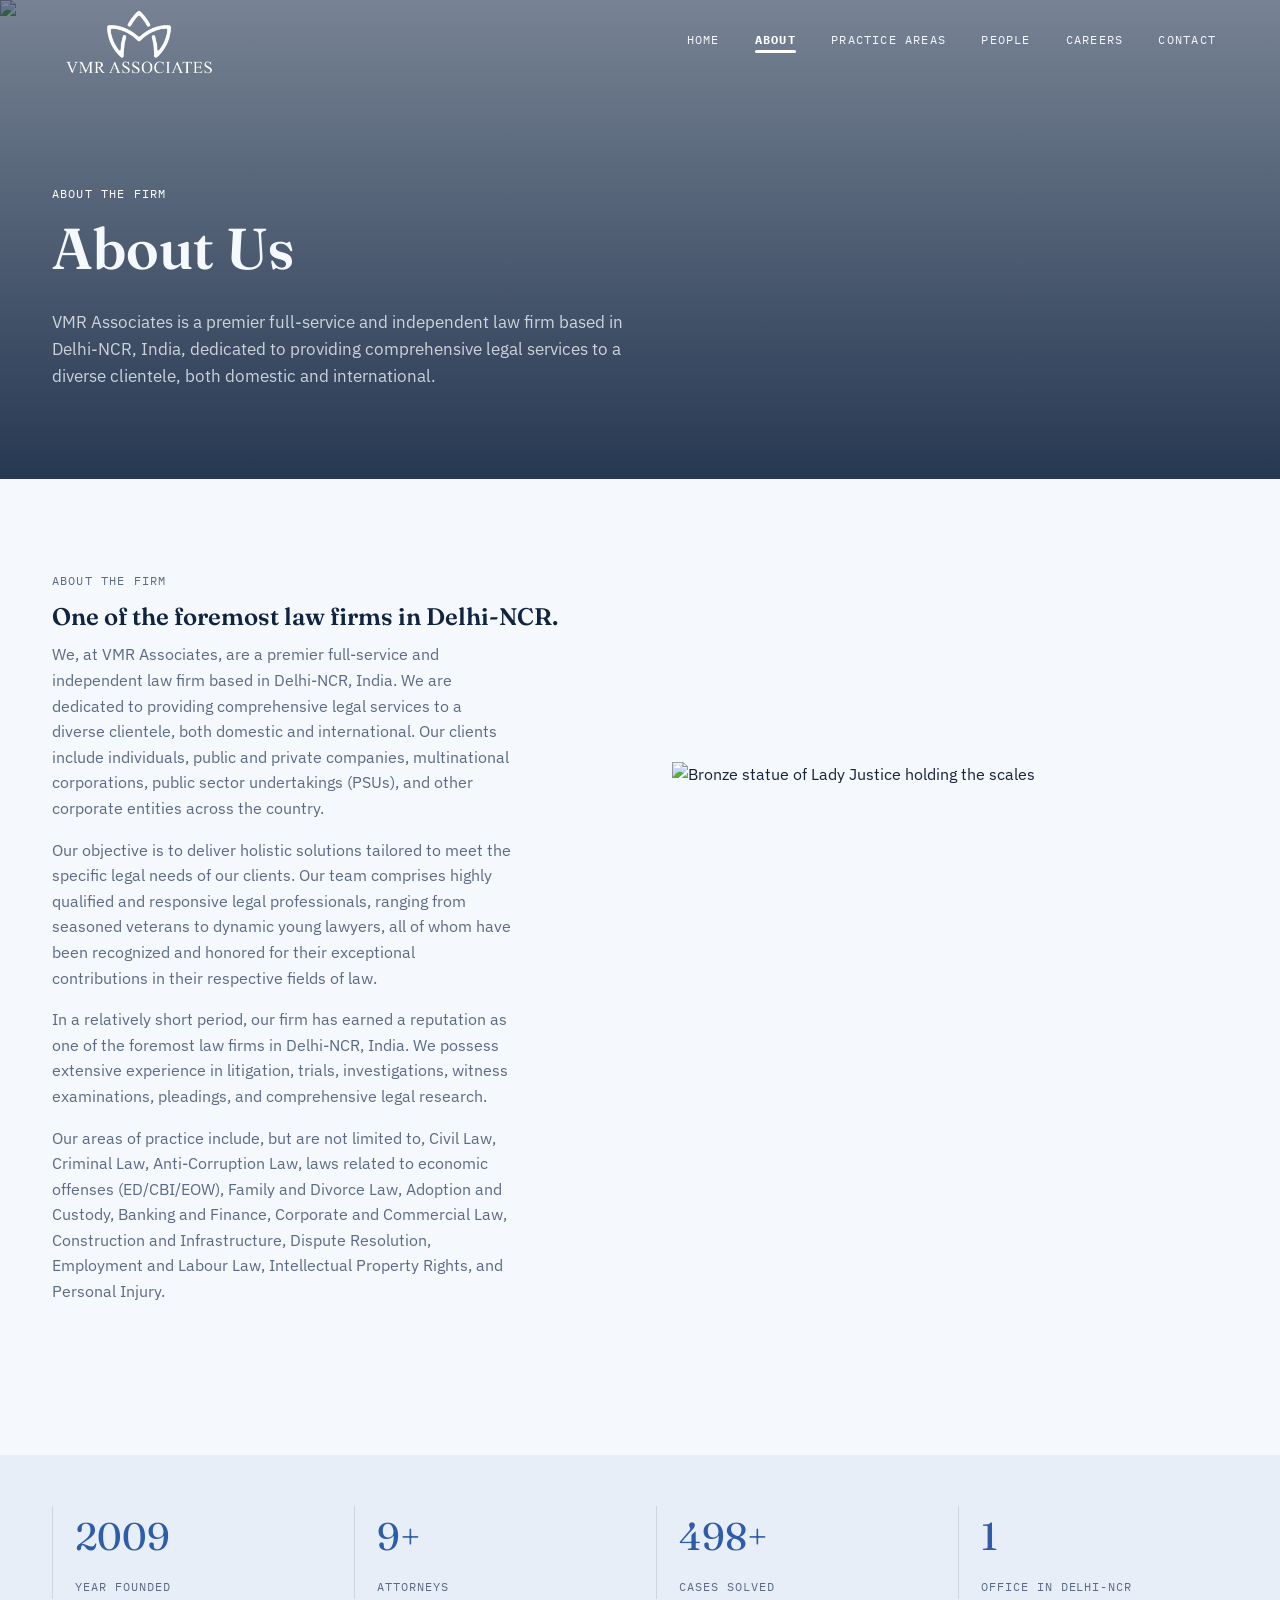
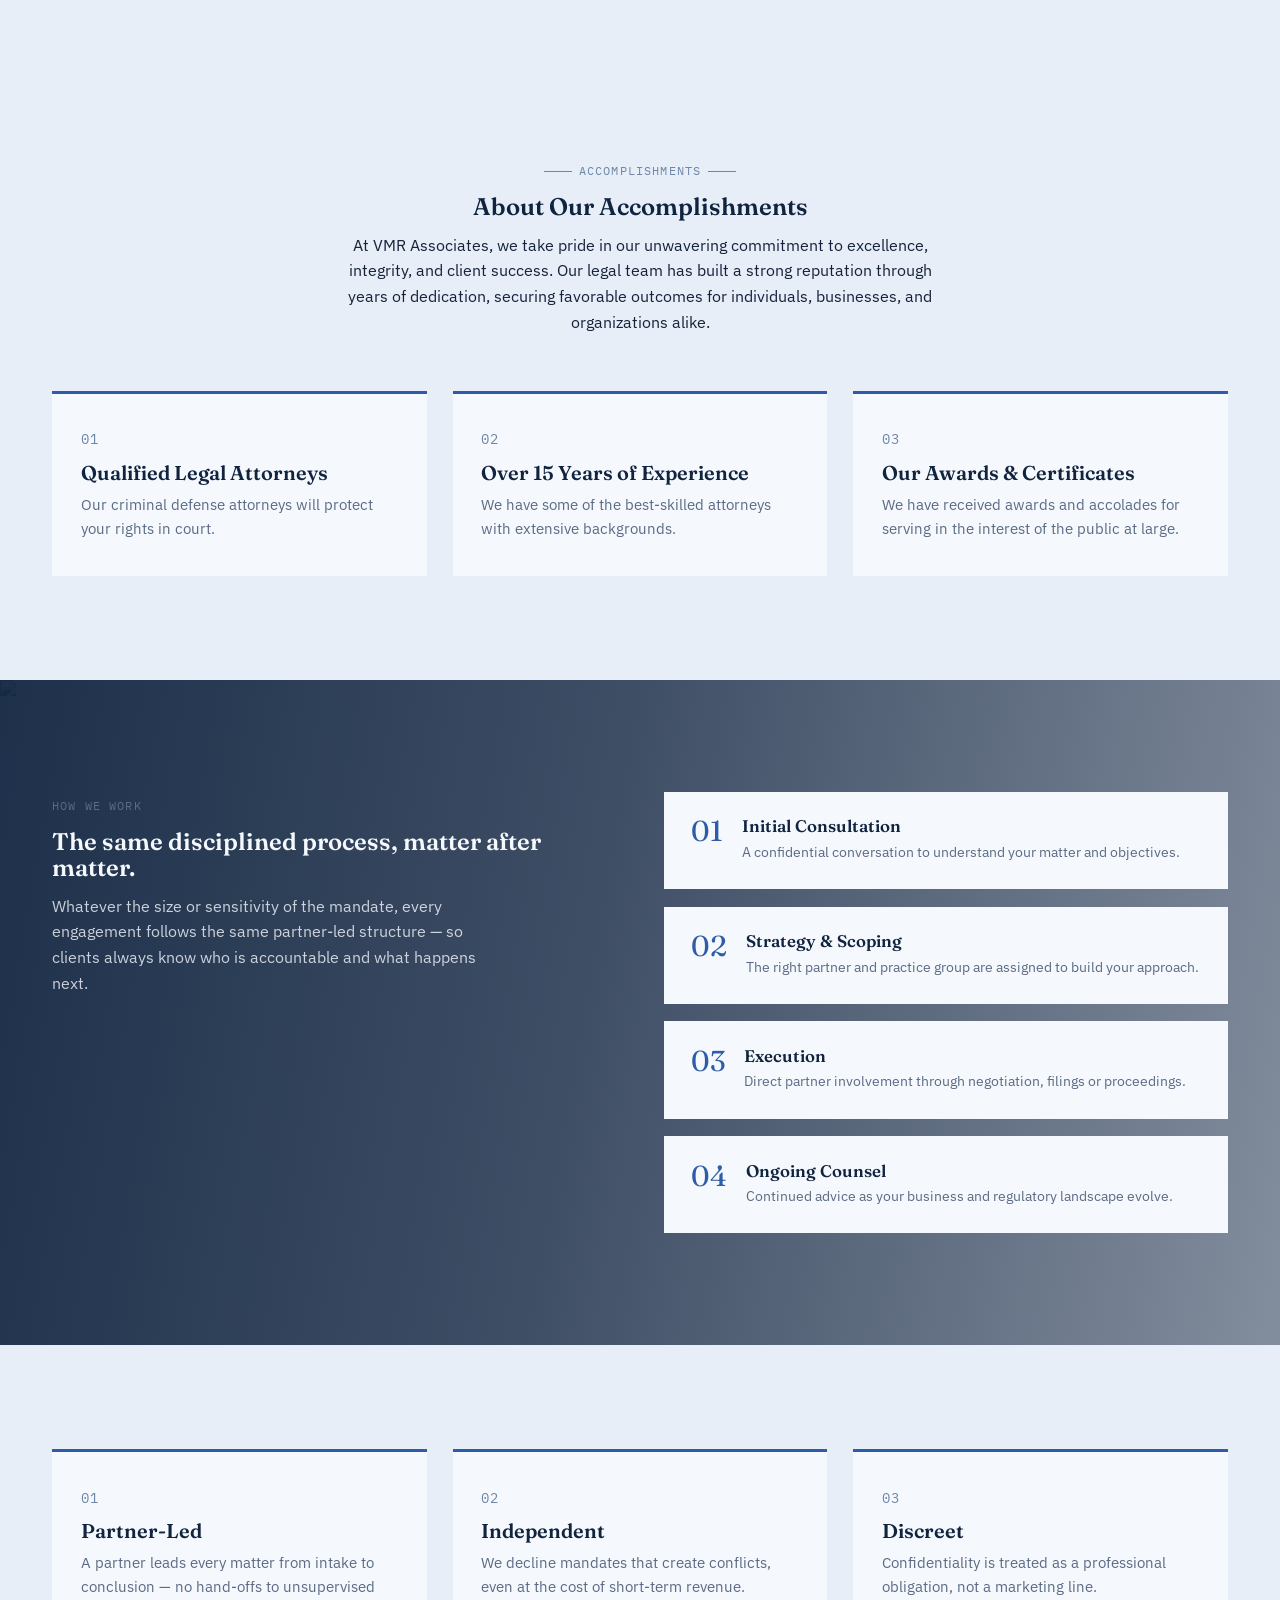
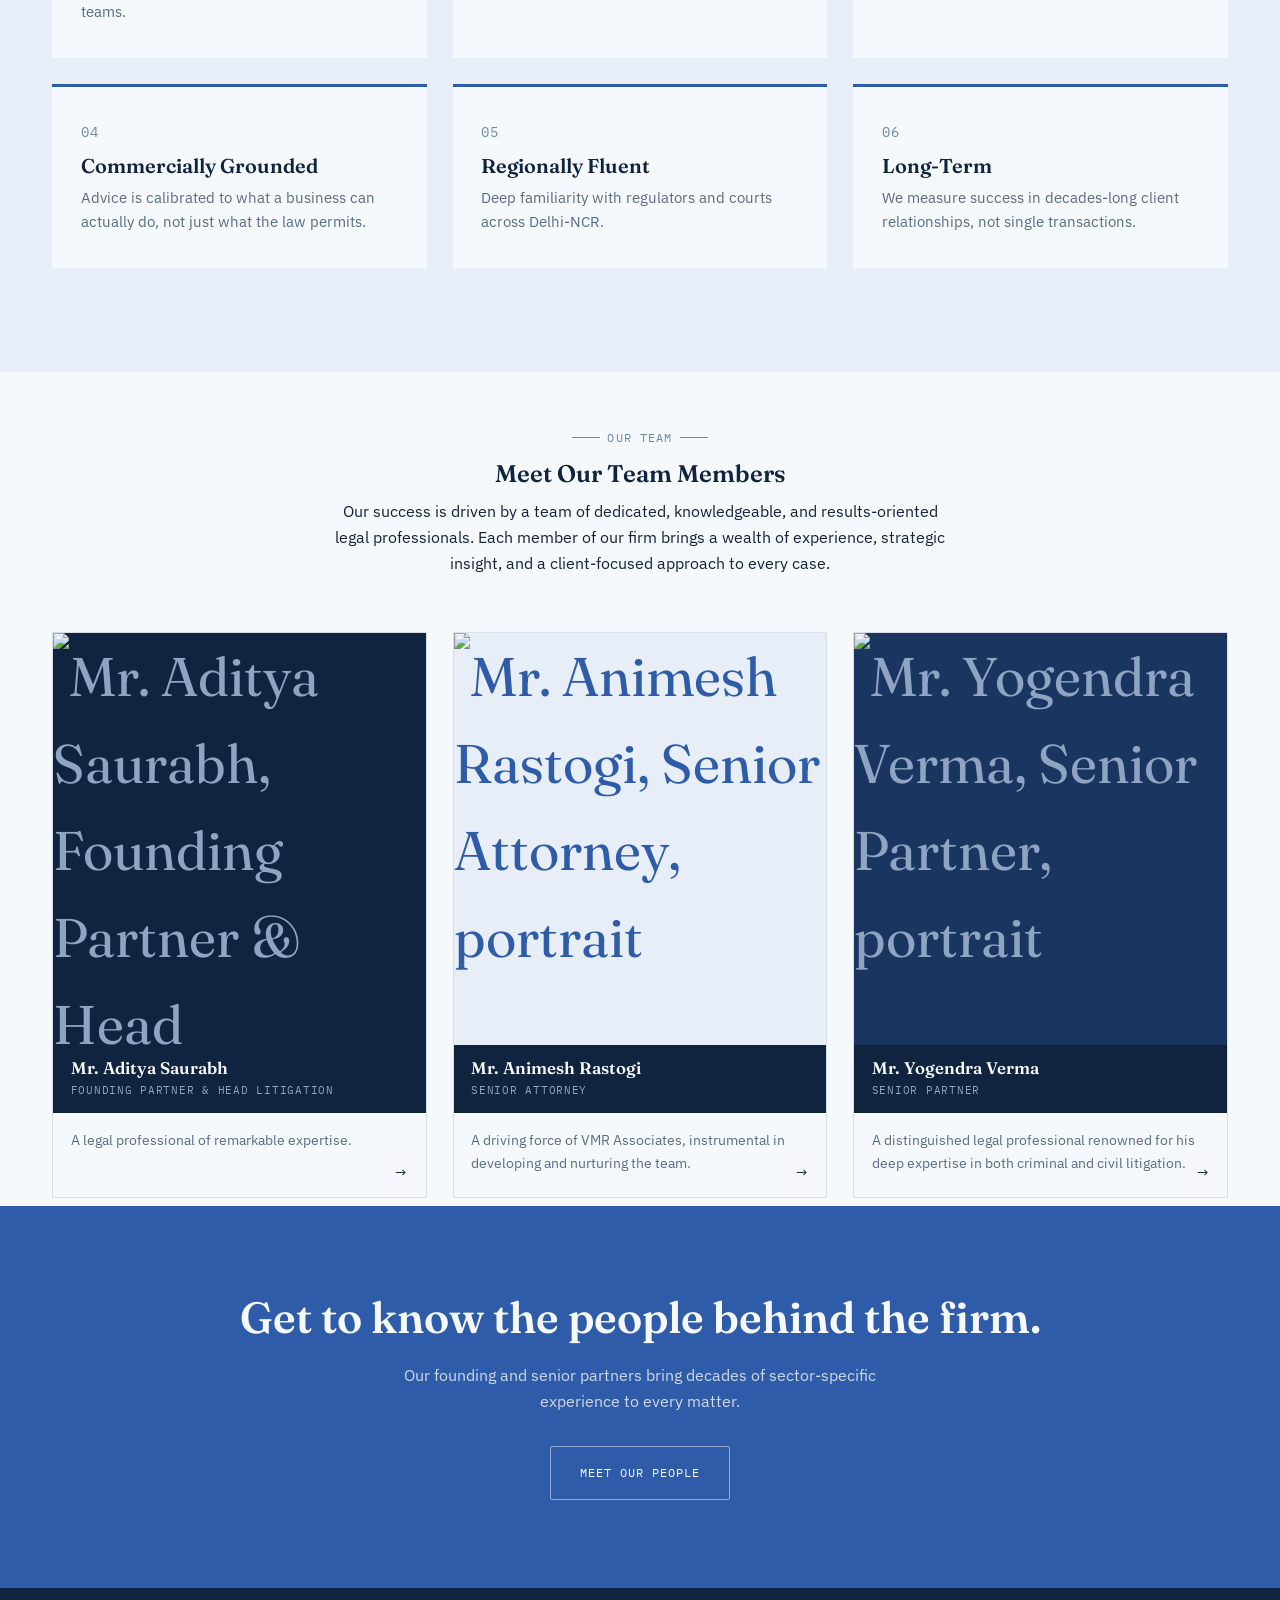
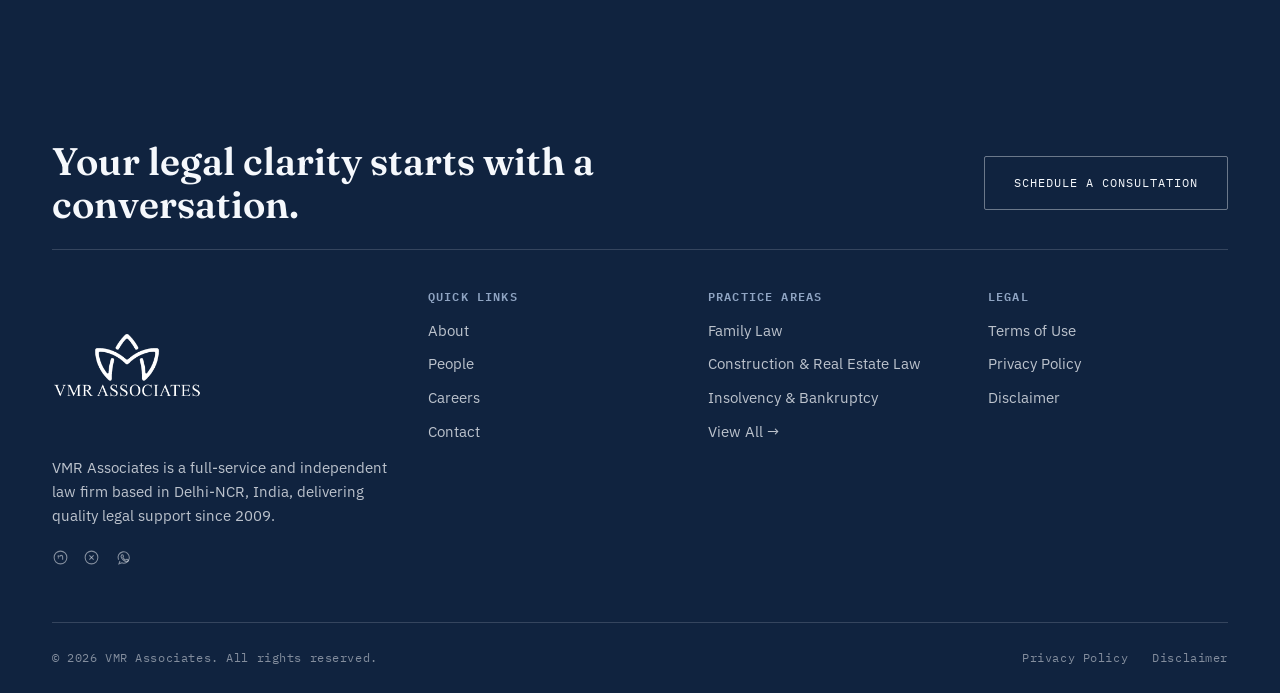
==== commit 3b17a022: "test" ====
--- a/about.html
+++ b/about.html
@@ -3,13 +3,13 @@
 <head>
 <meta charset="UTF-8">
 <meta name="viewport" content="width=device-width, initial-scale=1.0">
-<title>About Us | Motani Associates</title>
-<meta name="description" content="Motani Associates is a premier full-service and independent law firm based in Delhi-NCR, India, delivering comprehensive legal services to a diverse clientele.">
+<title>About Us | VMR Associates</title>
+<meta name="description" content="VMR Associates is a premier full-service and independent law firm based in Delhi-NCR, India, delivering comprehensive legal services to a diverse clientele.">
 <link rel="preconnect" href="https://fonts.googleapis.com">
 <link rel="preconnect" href="https://fonts.gstatic.com" crossorigin>
 <link href="https://fonts.googleapis.com/css2?family=Fraunces:ital,opsz,wght@0,9..144,300;0,9..144,500;0,9..144,600;1,9..144,500&family=IBM+Plex+Mono:wght@400;500&family=IBM+Plex+Sans:wght@400;500;600&display=swap" rel="stylesheet">
-<link rel="icon" type="image/svg+xml" href="favicon.svg">
-<link rel="alternate icon" href="favicon.ico">
+<link rel="icon" type="image/svg+xml" href="Assests/VRM-Associates-White-Logo.png">
+<link rel="alternate icon" href="Assests/VRM-Associates-White-Logo.png">
 <link rel="stylesheet" href="css/style.css">
 </head>
 <body>
@@ -19,8 +19,8 @@
 <header class="site-header">
   <div class="container">
     <a href="index.html" class="brand">
-       <img src="/Assests/Motani-Association-White-Logo.png" alt="Motani Associates" class="logo-default">
-       <img src="/Assests/Motani-Association-Logo.png" alt="Motani Associates" class="logo-solid">
+       <img src="Assests/VRM-Associates-White-Logo.png" alt="VMR Associates" class="logo-default">
+       <img src="Assests/VRM-Associates-Black-Logo.png" alt="VMR Associates" class="logo-solid">
     </a>
     <nav class="main-nav" aria-label="Primary">
       <a href="index.html">Home</a>
@@ -47,7 +47,7 @@
           <path d="M20 13.5C25.5 12.5 32.5 16 33 25C28.5 21.5 24 20.5 19.5 24.5" stroke="currentColor" stroke-width="1.4" stroke-linecap="round" stroke-linejoin="round"/>
         </svg>
       </span>
-      <span class="brand-name">Motani Associates</span>
+      <span class="brand-name">VMR Associates</span>
     </a>
     <div class="mobile-nav-icons">
       <button type="button" class="mobile-icon-btn mobile-search-btn" aria-label="Search">
@@ -88,7 +88,7 @@
     <div class="container">
       <span class="eyebrow">About the Firm</span>
       <h1>About Us</h1>
-      <p>Motani Associates is a premier full-service and independent law firm based in Delhi-NCR, India,
+      <p>VMR Associates is a premier full-service and independent law firm based in Delhi-NCR, India,
         dedicated to providing comprehensive legal services to a diverse clientele, both domestic and
         international.</p>
     </div>
@@ -99,7 +99,7 @@
       <div class="intro-text reveal">
         <span class="eyebrow"><span class="num">About The Firm</span></span>
         <h2>One of the foremost law firms in Delhi-NCR.</h2>
-        <p>We, at Motani Associates, are a premier full-service and independent law firm based in
+        <p>We, at VMR Associates, are a premier full-service and independent law firm based in
           Delhi-NCR, India. We are dedicated to providing comprehensive legal services to a diverse
           clientele, both domestic and international. Our clients include individuals, public and
           private companies, multinational corporations, public sector undertakings (PSUs), and other
@@ -150,7 +150,7 @@
       <div class="section-intro-centered reveal">
         <span class="eyebrow">Accomplishments</span>
         <h2>About Our Accomplishments</h2>
-        <p>At Motani Associates, we take pride in our unwavering commitment to excellence, integrity, and
+        <p>At VMR Associates, we take pride in our unwavering commitment to excellence, integrity, and
           client success. Our legal team has built a strong reputation through years of dedication,
           securing favorable outcomes for individuals, businesses, and organizations alike.</p>
       </div>
@@ -274,7 +274,7 @@
             </div>
           </div>
           <div class="person-bio">
-            <p>A driving force of Motani Associates, instrumental in developing and nurturing the team.</p>
+            <p>A driving force of VMR Associates, instrumental in developing and nurturing the team.</p>
           </div>
           <span class="card-arrow" aria-hidden="true">&rarr;</span>
         </article>
@@ -315,9 +315,9 @@
     <div class="footer-grid">
       <div class="footer-col">
         <div class="footer-brand">
-          <img src="/Assests/Motani-Association-White-Logo.png" alt="Motani Associates" class="footer-logo">
-        </div>
-        <p>Motani Associates is a full-service and independent law firm based in Delhi-NCR, India, delivering
+          <img src="/Assests/VRM-Associates-White-Logo.png" alt="VMR Associates" class="footer-logo">
+        </div>
+        <p>VMR Associates is a full-service and independent law firm based in Delhi-NCR, India, delivering
           quality legal support since 2009.</p>
         <div class="footer-social">
           <a href="#" class="social-icon" aria-label="Firm on LinkedIn">
@@ -359,7 +359,7 @@
       </div>
     </div>
     <div class="footer-bottom">
-      <span>&copy; 2026 Motani Associates. All rights reserved.</span>
+      <span>&copy; 2026 VMR Associates. All rights reserved.</span>
       <div class="footer-bottom-links">
         <a href="#">Privacy Policy</a>
         <a href="#">Disclaimer</a>
--- a/css/style.css
+++ b/css/style.css
@@ -925,6 +925,68 @@
   .briefing-arrow { display: none; }
 }
 
+
+/* ---------- Contact page: elevated detail/form/map cards ---------- */
+.contact-section { background: var(--ivory-2); }
+.contact-details-card,
+.contact-form-card {
+  background: var(--ivory);
+  padding: 2.8rem 2.6rem;
+  border-top: 3px solid var(--oxblood);
+  box-shadow: 0 18px 32px rgba(16,35,63,.08);
+}
+.contact-details-card h2,
+.contact-form-card h2 { font-size: 1.6rem; margin-bottom: .4em; }
+.contact-details-card > p,
+.card-subtext { color: var(--ink-soft); margin-bottom: 2.2rem; }
+
+.contact-detail-item { display: flex; align-items: flex-start; gap: 1.1rem; margin-bottom: 1.8rem; }
+.contact-detail-item:last-child { margin-bottom: 0; }
+.detail-icon {
+  flex-shrink: 0;
+  width: 44px;
+  height: 44px;
+  border-radius: 50%;
+  background: var(--ink-navy);
+  color: var(--ivory);
+  display: flex;
+  align-items: center;
+  justify-content: center;
+}
+.detail-icon svg { width: 20px; height: 20px; }
+.contact-detail-item h3 {
+  font-family: var(--font-mono);
+  font-size: .72rem;
+  letter-spacing: .08em;
+  text-transform: uppercase;
+  color: var(--brass);
+  margin-bottom: .3em;
+}
+.contact-detail-item p { color: var(--ink); margin: 0; }
+.contact-detail-item p a { color: var(--ink); }
+.contact-detail-item p a:hover { color: var(--oxblood); }
+
+.contact-map-wrap { margin-top: 5.5rem; }
+.map-card { background: var(--ivory); box-shadow: 0 18px 32px rgba(16,35,63,.08); overflow: hidden; }
+.map-card .map-embed { border: 0; }
+.map-card-footer {
+  display: flex;
+  align-items: center;
+  justify-content: space-between;
+  flex-wrap: wrap;
+  gap: 1rem;
+  padding: 1.6rem 2rem;
+  font-size: .92rem;
+  color: var(--ink-soft);
+  border-top: 1px solid var(--line);
+}
+.map-card-footer .btn-outline { border-color: rgba(22,34,58,.3); color: var(--ink); }
+.map-card-footer .btn-outline:hover { border-color: var(--oxblood); color: var(--oxblood);
+}
+@media (max-width: 900px) {
+  .contact-details-card, .contact-form-card { padding: 2.2rem 1.8rem; }
+  .map-card-footer { padding: 1.4rem; }
+}
 
 /* ---------- Utility page-width sections ---------- */
 .section-tight { max-width: 720px; }
@@ -1741,4 +1803,45 @@
 }
 
 
-
+.contact-form-wrap {
+  background: var(--ivory); 
+  padding: 3rem 2.8rem;
+  border-top: 4px solid var(--oxblood); 
+  box-shadow: 0 10px 30px rgba(16, 35, 63, 0.05); 
+  border-radius: 8px; 
+  transition: transform 0.4s var(--ease), box-shadow 0.4s var(--ease);
+}
+
+.contact-form-wrap:hover {
+  transform: translateY(-6px);
+  box-shadow: 0 24px 48px rgba(16, 35, 63, 0.12);
+}
+
+.contact-form-wrap h2 {
+  font-size: 1.8rem; 
+  margin-bottom: .3em; 
+  color: var(--ink-navy);
+}
+
+.contact-form-wrap > p.form-note {
+  color: var(--ink-soft); 
+  margin-bottom: 2.5rem; 
+  font-size: 1rem;
+}
+
+@media (max-width: 900px) {
+  .contact-form-wrap { 
+    padding: 2.5rem 2rem; 
+  }
+}
+
+.footer-cta .btn-outline:hover,
+.cta-photo .btn-outline:hover {
+  color: #ffffff; 
+}
+
+.footer-cta .btn-outline:hover,
+.cta-photo .btn-outline:hover,
+.cta-band .btn-outline:hover {
+  color: #ffffff; 
+}
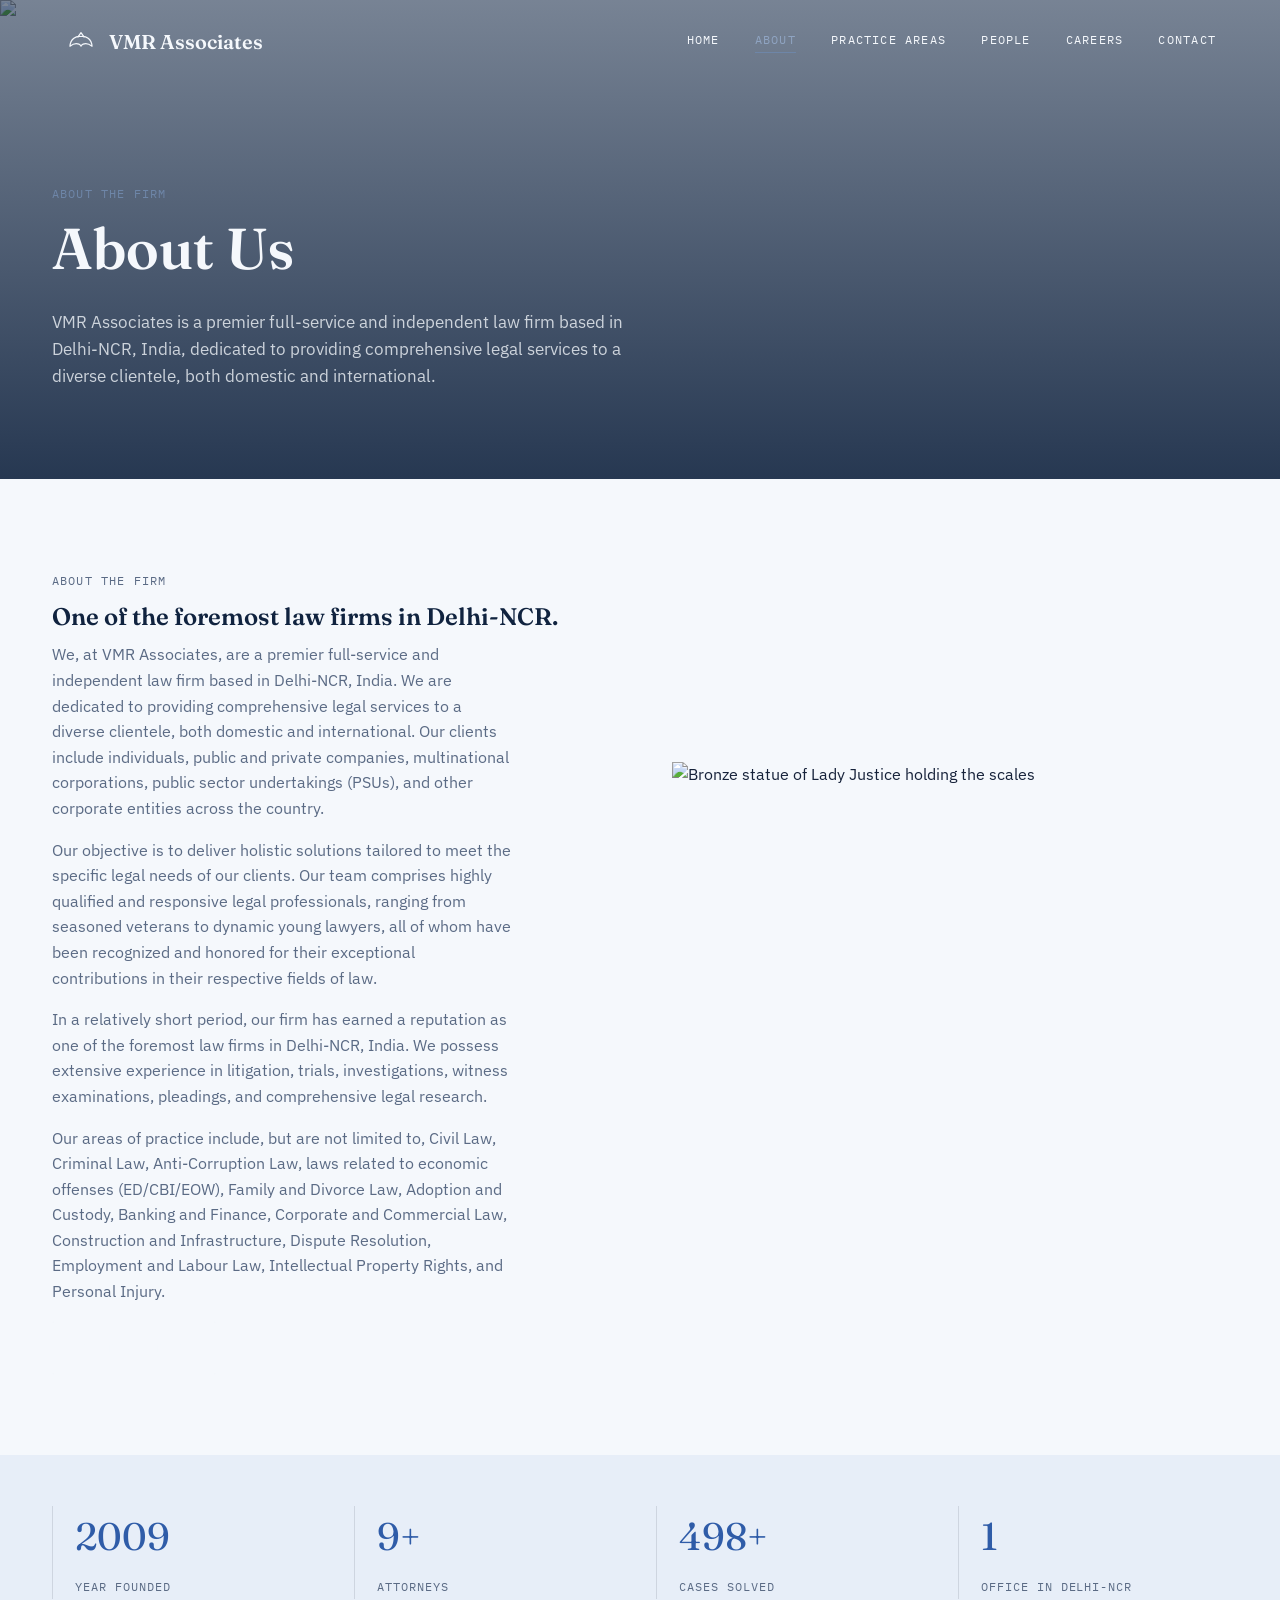
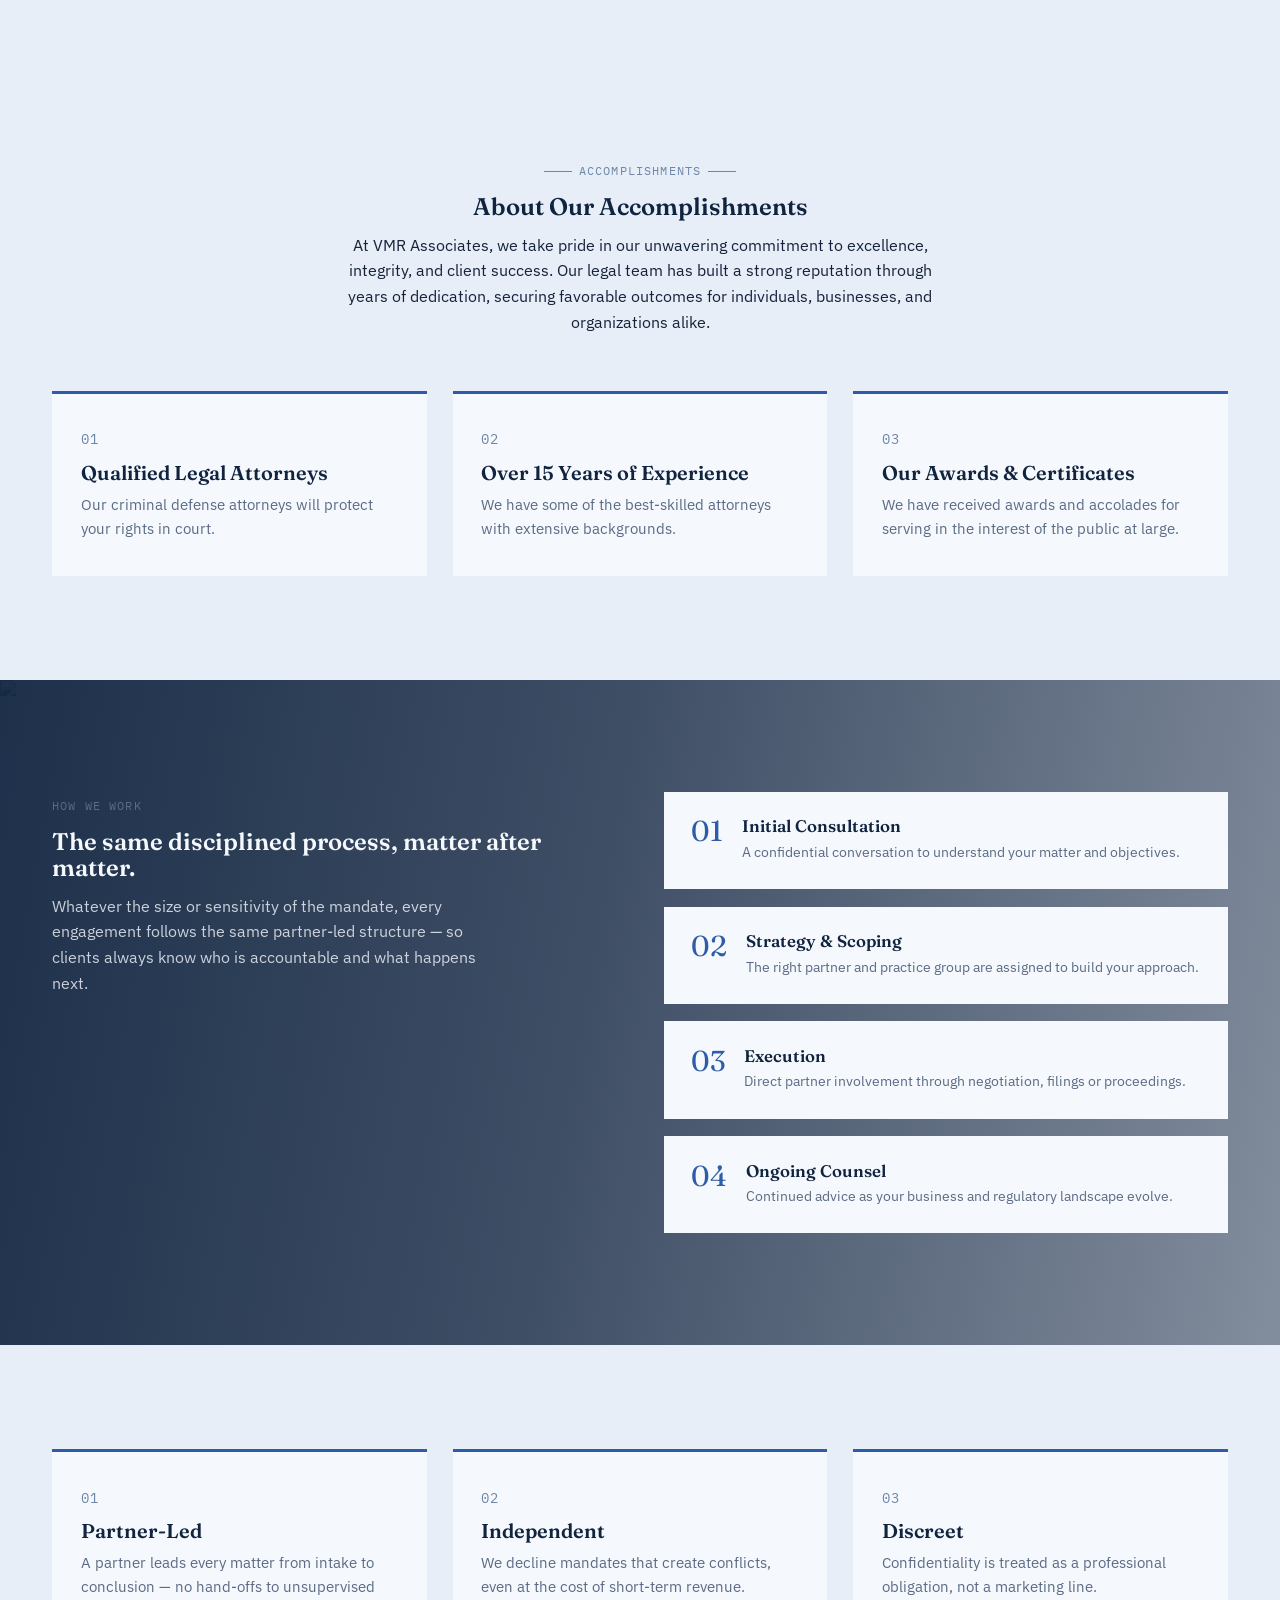
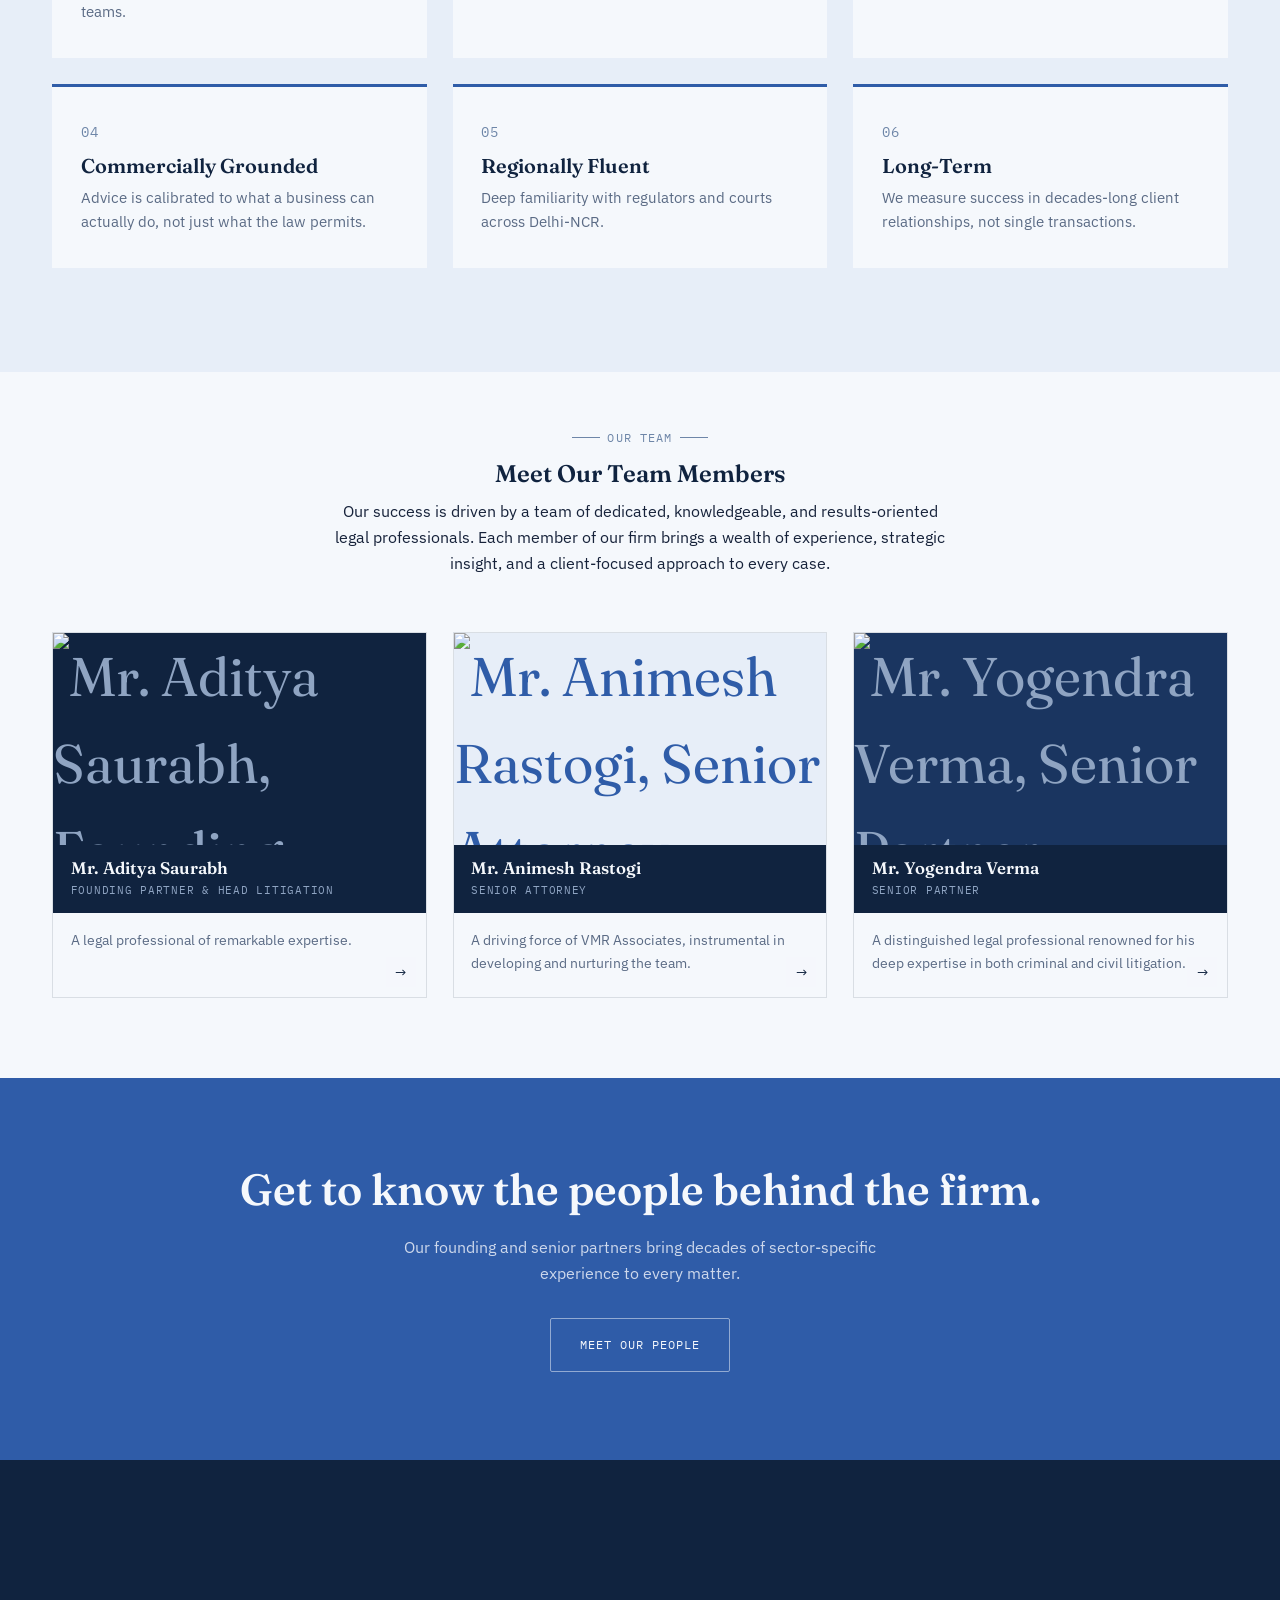
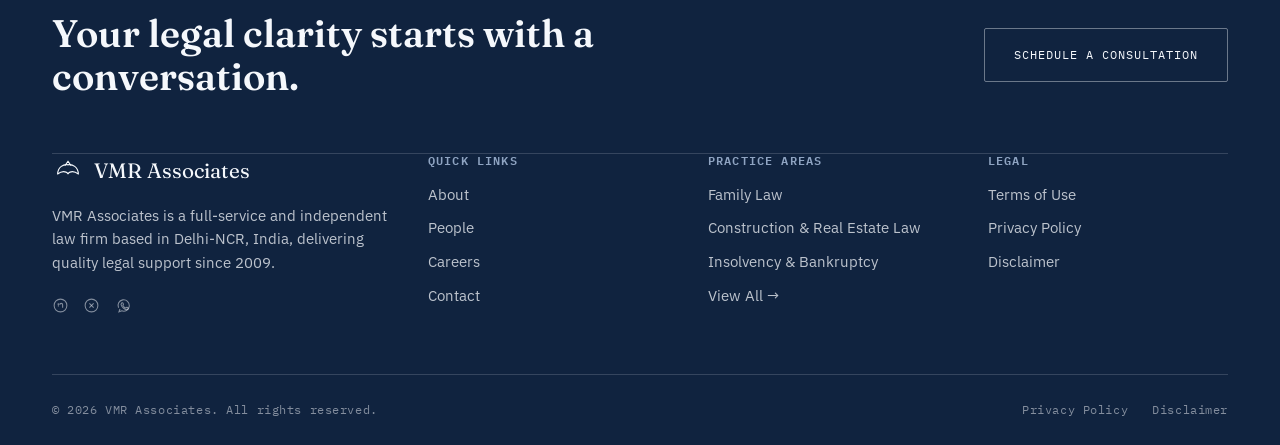
==== commit d75bfc9d: "Rename firm from Motani Associates to VMR Associates site-wide Text-only rebrand across all 6 pages:" ====
--- a/about.html
+++ b/about.html
@@ -8,8 +8,8 @@
 <link rel="preconnect" href="https://fonts.googleapis.com">
 <link rel="preconnect" href="https://fonts.gstatic.com" crossorigin>
 <link href="https://fonts.googleapis.com/css2?family=Fraunces:ital,opsz,wght@0,9..144,300;0,9..144,500;0,9..144,600;1,9..144,500&family=IBM+Plex+Mono:wght@400;500&family=IBM+Plex+Sans:wght@400;500;600&display=swap" rel="stylesheet">
-<link rel="icon" type="image/svg+xml" href="Assests/VRM-Associates-White-Logo.png">
-<link rel="alternate icon" href="Assests/VRM-Associates-White-Logo.png">
+<link rel="icon" type="image/svg+xml" href="favicon.svg">
+<link rel="alternate icon" href="favicon.ico">
 <link rel="stylesheet" href="css/style.css">
 </head>
 <body>
@@ -19,8 +19,14 @@
 <header class="site-header">
   <div class="container">
     <a href="index.html" class="brand">
-       <img src="Assests/VRM-Associates-White-Logo.png" alt="VMR Associates" class="logo-default">
-       <img src="Assests/VRM-Associates-Black-Logo.png" alt="VMR Associates" class="logo-solid">
+      <span class="brand-icon" aria-hidden="true">
+        <svg viewBox="0 0 40 40" fill="none" xmlns="http://www.w3.org/2000/svg">
+          <path d="M16.5 14L20 9L23.5 14" stroke="currentColor" stroke-width="1.4" stroke-linecap="round" stroke-linejoin="round"/>
+          <path d="M20 13.5C14.5 12.5 7.5 16 7 25C11.5 21.5 16 20.5 20.5 24.5" stroke="currentColor" stroke-width="1.4" stroke-linecap="round" stroke-linejoin="round"/>
+          <path d="M20 13.5C25.5 12.5 32.5 16 33 25C28.5 21.5 24 20.5 19.5 24.5" stroke="currentColor" stroke-width="1.4" stroke-linecap="round" stroke-linejoin="round"/>
+        </svg>
+      </span>
+      <span class="brand-name">VMR Associates</span>
     </a>
     <nav class="main-nav" aria-label="Primary">
       <a href="index.html">Home</a>
@@ -315,7 +321,14 @@
     <div class="footer-grid">
       <div class="footer-col">
         <div class="footer-brand">
-          <img src="/Assests/VRM-Associates-White-Logo.png" alt="VMR Associates" class="footer-logo">
+          <span class="brand-icon" aria-hidden="true">
+            <svg viewBox="0 0 40 40" fill="none" xmlns="http://www.w3.org/2000/svg">
+          <path d="M16.5 14L20 9L23.5 14" stroke="currentColor" stroke-width="1.4" stroke-linecap="round" stroke-linejoin="round"/>
+          <path d="M20 13.5C14.5 12.5 7.5 16 7 25C11.5 21.5 16 20.5 20.5 24.5" stroke="currentColor" stroke-width="1.4" stroke-linecap="round" stroke-linejoin="round"/>
+          <path d="M20 13.5C25.5 12.5 32.5 16 33 25C28.5 21.5 24 20.5 19.5 24.5" stroke="currentColor" stroke-width="1.4" stroke-linecap="round" stroke-linejoin="round"/>
+        </svg>
+          </span>
+          <span>VMR Associates</span>
         </div>
         <p>VMR Associates is a full-service and independent law firm based in Delhi-NCR, India, delivering
           quality legal support since 2009.</p>
--- a/css/style.css
+++ b/css/style.css
@@ -1,5 +1,5 @@
 /* ==========================================================================
-   Verma Motwani & Co. — Shared stylesheet (v2)
+   VMR Associates — Shared stylesheet (v2)
    ========================================================================== */
 
 :root {
@@ -216,8 +216,7 @@
   content: "";
   position: absolute;
   left: 0; right: 0; bottom: 0;
-  height: 3px;
-  border-radius: 20px;
+  height: 1px;
   background: var(--brass);
   transform: scaleX(0);
   transform-origin: right;
@@ -464,7 +463,60 @@
   .hero-left { padding: calc(var(--header-h) + 1.5rem) var(--pad) 3rem; }
 }
 
-
+/* ---------- Right-edge dot nav (homepage only) ---------- */
+.dot-nav {
+  position: fixed;
+  right: 28px;
+  top: 50%;
+  transform: translateY(-50%);
+  z-index: 400;
+  display: flex;
+  flex-direction: column;
+  gap: 1.6rem;
+}
+.dot-nav a {
+  display: flex;
+  align-items: center;
+  justify-content: flex-end;
+  gap: .8em;
+  padding: 8px 4px;
+  line-height: 1;
+  font-family: var(--font-mono);
+  font-size: .68rem;
+  letter-spacing: .08em;
+  text-transform: uppercase;
+  color: var(--ink-soft);
+}
+.dot-nav .dot-label {
+  max-width: 0;
+  overflow: hidden;
+  white-space: nowrap;
+  opacity: 0;
+  transition: max-width .3s var(--ease), opacity .3s var(--ease);
+}
+.dot-nav a:hover .dot-label,
+.dot-nav a.is-active .dot-label {
+  max-width: 160px;
+  opacity: 1;
+}
+.dot-nav a.is-active .dot-label { color: var(--ink); font-weight: 600; }
+.dot-nav .dot {
+  width: 10px; height: 10px;
+  border-radius: 50%;
+  border: 1px solid var(--ink-soft);
+  background: transparent;
+  flex-shrink: 0;
+  transition: background .3s var(--ease), border-color .3s var(--ease), transform .3s var(--ease);
+}
+.dot-nav a:hover .dot { border-color: var(--brass); }
+.dot-nav a.is-active .dot {
+  background: var(--brass);
+  border-color: var(--brass);
+  transform: scale(1.2);
+}
+@media (max-width: 980px) {
+  .dot-nav { display: none; }
+}
 
 /* ---------- Stat strip ---------- */
 .stat-strip {
@@ -811,7 +863,7 @@
 .person-card[hidden] { display: none; }
 .photo-well {
   position: relative;
-  height: 480px;
+  height: 280px;
   display: flex;
   align-items: center;
   justify-content: center;
@@ -925,6 +977,73 @@
   .briefing-arrow { display: none; }
 }
 
+/* ---------- Contact page ---------- */
+.contact-section { padding: 5.5rem 0; }
+.contact-grid {
+  display: grid;
+  grid-template-columns: 1.1fr .9fr;
+  gap: 4rem;
+  align-items: stretch;
+}
+.field { margin-bottom: 1.4rem; }
+.field label {
+  display: block;
+  font-family: var(--font-mono);
+  font-size: .72rem;
+  letter-spacing: .08em;
+  text-transform: uppercase;
+  color: var(--ink-soft);
+  margin-bottom: .6em;
+}
+.field input, .field select, .field textarea {
+  width: 100%;
+  padding: .9rem 1rem;
+  border: 1px solid rgba(22,34,58,.2);
+  background: var(--ivory);
+  color: var(--ink);
+  font-size: .95rem;
+  border-radius: 2px;
+  transition: border-color .25s var(--ease);
+}
+.field input:focus, .field select:focus, .field textarea:focus {
+  border-color: var(--oxblood);
+  outline: none;
+}
+.field textarea { resize: vertical; min-height: 140px; }
+.form-note { font-size: .8rem; color: var(--ink-soft); margin-top: -.5rem; margin-bottom: 1.5rem; }
+.field-row { display: flex; gap: 1rem; }
+.field-row .field { flex: 1; }
+@media (max-width: 560px) {
+  .field-row { flex-direction: column; gap: 0; }
+}
+.confirm-msg {
+  display: none;
+  background: var(--ivory-2);
+  border-left: 3px solid var(--oxblood);
+  padding: 1.4rem 1.6rem;
+  margin-top: 1rem;
+}
+.confirm-msg.is-visible { display: block; }
+.confirm-msg h3 { margin-bottom: .3em; font-size: 1.1rem; }
+.confirm-msg p { margin: 0; color: var(--ink-soft); }
+
+.office-block { margin-bottom: 2.2rem; }
+.office-block h3 { font-size: 1.15rem; margin-bottom: .3em; }
+.office-block .role-tag {
+  font-family: var(--font-mono);
+  font-size: .68rem;
+  letter-spacing: .08em;
+  text-transform: uppercase;
+  color: var(--brass);
+  display: block;
+  margin-bottom: .6em;
+}
+.office-block p { color: var(--ink-soft); margin: 0; font-size: .95rem; }
+.map-embed { min-height: 440px; height: 100%; border: 1px solid var(--line); }
+.map-embed iframe { width: 100%; height: 100%; min-height: 440px; display: block; border: 0; }
+@media (max-width: 900px) {
+  .contact-grid { grid-template-columns: 1fr; gap: 3rem; }
+}
 
 /* ---------- Contact page: elevated detail/form/map cards ---------- */
 .contact-section { background: var(--ivory-2); }
@@ -1070,7 +1189,7 @@
   font-size: .74rem;
   letter-spacing: .1em;
   text-transform: uppercase;
-  color: #ffffff;
+  color: var(--brass-light);
   margin-bottom: 1.3em;
 }
 .hero-media-rule::before { content: ""; width: 32px; height: 1px; background: var(--brass-light); }
@@ -1470,378 +1589,3 @@
 .footer-social .social-icon { color: rgba(245,248,252,.5); }
 .footer-social .social-icon:hover { color: var(--brass-light); }
 
-/******************NEW CHANGES*************************************/
-.brand img {
-  max-height: 150px; 
-  width: auto;
-}
-
-.brand .logo-solid {
-  display: none;
-}
-
-.site-header.is-solid .logo-default {
-  display: none;
-}
-.site-header.is-solid .logo-solid {
-  display: block;
-}
-
-.mobile-nav-brand .mobile-logo {
-  max-height: 40px;
-  width: auto;
-  margin-top: -5px; 
-}
-
-.footer-brand .footer-logo {
-  max-height: 150px;
-  width: auto;
-  margin-bottom: 0%;
-}
-
-
-
-.footer-cta {
-  padding-bottom: 1.5rem ; 
-}
-.footer-grid {
-  padding-top: 2.5rem ; 
-}
-
-header.page-header-photo span.eyebrow {
-  color: #ffffff ;
-  -webkit-text-fill-color: #ffffff ; 
-}
-
-.people-section {
-  padding-bottom: 0.5rem ; 
-}
-
-
-.people-section + .pillar {
-  padding-top: 1rem ;
-}
-
-.pillar-art img {
-  max-width: 280px ; 
-  aspect-ratio: 3 / 4 ;
-  object-position: top center ;
-}
-
-.pillar-art {
-  padding: 1.5rem ; 
-}
-
-
-/*********************** NAVBAR CHANGES ************************************/
-
-.main-nav a[aria-current="page"] { 
-  font-weight: bold ;
-  color: #ffffff ; 
-}
-
-.main-nav a::after {
-  height: 3px ; 
-  border-radius: 2px; 
-}
-
-.main-nav a[aria-current="page"]::after {
-  background: #ffffff ; 
-}
-
-.site-header.is-solid .main-nav a[aria-current="page"] { 
-  color: var(--oxblood) ; 
-}
-
-.site-header.is-solid .main-nav a[aria-current="page"]::after {
-  background: var(--oxblood) ; 
-}
-
-  
-.contact-section { 
-  padding: 6.5rem 0; 
-  background: var(--ivory-2); 
-}
-
-
-.contact-grid {
-  display: grid;
-  grid-template-columns: 1.1fr .9fr;
-  gap: 4rem;
-  align-items: stretch;
-}
-
-
-.contact-details-card,
-.contact-form-card {
-  background: var(--ivory); 
-  padding: 3rem 2.8rem;
-  border-top: 4px solid var(--oxblood); 
-  box-shadow: 0 10px 30px rgba(16, 35, 63, 0.05); 
-  border-radius: 8px; 
-  transition: transform 0.4s var(--ease), box-shadow 0.4s var(--ease);
-}
-
-
-.contact-details-card:hover,
-.contact-form-card:hover {
-  transform: translateY(-6px);
-  box-shadow: 0 24px 48px rgba(16, 35, 63, 0.12);
-}
-
-.contact-details-card h2,
-.contact-form-card h2 { 
-  font-size: 1.8rem; 
-  margin-bottom: .3em; 
-  color: var(--ink-navy);
-}
-
-.contact-details-card > p,
-.card-subtext { 
-  color: var(--ink-soft); 
-  margin-bottom: 2.5rem; 
-  font-size: 1rem;
-}
-
-
-.contact-detail-item { 
-  display: flex; 
-  align-items: flex-start; 
-  gap: 1.2rem; 
-  margin-bottom: 2rem; 
-  padding: 1rem;
-  border-radius: 6px;
-  transition: background 0.3s var(--ease);
-}
-
-
-.contact-detail-item:hover {
-  background: #ffffff;
-  box-shadow: 0 4px 12px rgba(16, 35, 63, 0.04);
-}
-
-.contact-detail-item:last-child { margin-bottom: 0; }
-
-.detail-icon {
-  flex-shrink: 0;
-  width: 48px;
-  height: 48px;
-  border-radius: 50%;
-  background: var(--ink-navy);
-  color: var(--ivory);
-  display: flex;
-  align-items: center;
-  justify-content: center;
-  transition: transform 0.3s var(--ease), background 0.3s var(--ease);
-}
-
-
-.contact-detail-item:hover .detail-icon {
-  transform: scale(1.1);
-  background: var(--oxblood);
-}
-
-.detail-icon svg { width: 22px; height: 22px; }
-
-.contact-detail-item h3 {
-  font-family: var(--font-mono);
-  font-size: .75rem;
-  letter-spacing: .08em;
-  text-transform: uppercase;
-  color: var(--brass);
-  margin-bottom: .4em;
-}
-
-.contact-detail-item p { color: var(--ink); margin: 0; font-size: 1rem; }
-.contact-detail-item p a { color: var(--ink); text-decoration: none; transition: color 0.2s; }
-.contact-detail-item p a:hover { color: var(--oxblood); }
-
-.field { margin-bottom: 1.6rem; }
-
-.field label {
-  display: block;
-  font-family: var(--font-mono);
-  font-size: .75rem;
-  letter-spacing: .08em;
-  text-transform: uppercase;
-  color: var(--ink-navy);
-  margin-bottom: .6em;
-  font-weight: 600;
-}
-
-.field input, 
-.field select, 
-.field textarea {
-  width: 100%;
-  padding: 1rem 1.2rem;
-  border: 1px solid rgba(22, 34, 58, 0.15);
-  background: #ffffff; 
-  color: var(--ink);
-  font-size: 1rem;
-  border-radius: 6px; 
-  transition: all 0.3s var(--ease);
-}
-
-
-.field input:focus, 
-.field select:focus, 
-.field textarea:focus {
-  border-color: var(--oxblood);
-  box-shadow: 0 0 0 4px rgba(47, 92, 168, 0.12); 
-  outline: none;
-}
-
-.field textarea { 
-  resize: vertical; 
-  min-height: 150px; 
-}
-
-.form-note { 
-  font-size: .85rem; 
-  color: var(--ink-soft); 
-  margin-top: -.5rem; 
-  margin-bottom: 1.5rem; 
-}
-
-
-.field-row { display: flex; gap: 1.2rem; }
-.field-row .field { flex: 1; }
-
-
-.contact-form button[type="submit"] {
-  width: 100%;
-  justify-content: center;
-  padding: 1.2rem;
-  font-size: 0.85rem;
-  margin-top: 0.5rem;
-  border-radius: 6px;
-}
-
-.confirm-msg {
-  display: none;
-  background: #ffffff;
-  border-left: 4px solid #27ae60; 
-  padding: 1.5rem;
-  margin-top: 1.5rem;
-  border-radius: 0 6px 6px 0;
-  box-shadow: 0 4px 12px rgba(16, 35, 63, 0.05);
-}
-
-.confirm-msg.is-visible { display: block; animation: fadeIn 0.5s ease; }
-@keyframes fadeIn { from { opacity: 0; transform: translateY(10px); } to { opacity: 1; transform: translateY(0); } }
-
-.confirm-msg h3 { margin-bottom: .4em; font-size: 1.2rem; color: var(--ink-navy); }
-.confirm-msg p { margin: 0; color: var(--ink-soft); font-size: 0.95rem; }
-
-.contact-map-wrap { margin-top: 6.5rem; }
-
-.map-card { 
-  background: var(--ivory); 
-  box-shadow: 0 20px 40px rgba(16, 35, 63, 0.08); 
-  border-radius: 8px;
-  overflow: hidden; 
-  transition: transform 0.4s var(--ease);
-}
-
-.map-card:hover { transform: translateY(-4px); }
-
-.map-card .map-embed { border: 0; }
-.map-embed iframe { 
-  width: 100%; 
-  height: 100%; 
-  min-height: 480px; 
-  display: block; 
-  border: 0; 
-}
-
-.map-card-footer {
-  display: flex;
-  align-items: center;
-  justify-content: space-between;
-  flex-wrap: wrap;
-  gap: 1rem;
-  padding: 1.8rem 2.5rem;
-  font-size: 0.95rem;
-  color: var(--ink-navy);
-  border-top: 1px solid var(--line);
-  background: #ffffff;
-}
-
-.map-card-footer .btn-outline { 
-  border-color: var(--ink-navy); 
-  color: var(--ink-navy); 
-  border-radius: 6px;
-}
-.map-card-footer .btn-outline:hover { 
-  border-color: var(--oxblood); 
-  color: var(--ivory); 
-  background: var(--oxblood);
-}
-
-@media (max-width: 900px) {
-  .contact-grid { 
-    grid-template-columns: 1fr; 
-    gap: 3.5rem; 
-  }
-  .contact-details-card, 
-  .contact-form-card { 
-    padding: 2.5rem 2rem; 
-  }
-  .map-card-footer { 
-    padding: 1.5rem; 
-    flex-direction: column;
-    text-align: center;
-  }
-  .map-card-footer .btn-outline { width: 100%; justify-content: center; }
-}
-
-@media (max-width: 560px) {
-  .field-row { 
-    flex-direction: column; 
-    gap: 0; 
-  }
-}
-
-
-.contact-form-wrap {
-  background: var(--ivory); 
-  padding: 3rem 2.8rem;
-  border-top: 4px solid var(--oxblood); 
-  box-shadow: 0 10px 30px rgba(16, 35, 63, 0.05); 
-  border-radius: 8px; 
-  transition: transform 0.4s var(--ease), box-shadow 0.4s var(--ease);
-}
-
-.contact-form-wrap:hover {
-  transform: translateY(-6px);
-  box-shadow: 0 24px 48px rgba(16, 35, 63, 0.12);
-}
-
-.contact-form-wrap h2 {
-  font-size: 1.8rem; 
-  margin-bottom: .3em; 
-  color: var(--ink-navy);
-}
-
-.contact-form-wrap > p.form-note {
-  color: var(--ink-soft); 
-  margin-bottom: 2.5rem; 
-  font-size: 1rem;
-}
-
-@media (max-width: 900px) {
-  .contact-form-wrap { 
-    padding: 2.5rem 2rem; 
-  }
-}
-
-.footer-cta .btn-outline:hover,
-.cta-photo .btn-outline:hover {
-  color: #ffffff; 
-}
-
-.footer-cta .btn-outline:hover,
-.cta-photo .btn-outline:hover,
-.cta-band .btn-outline:hover {
-  color: #ffffff; 
-}
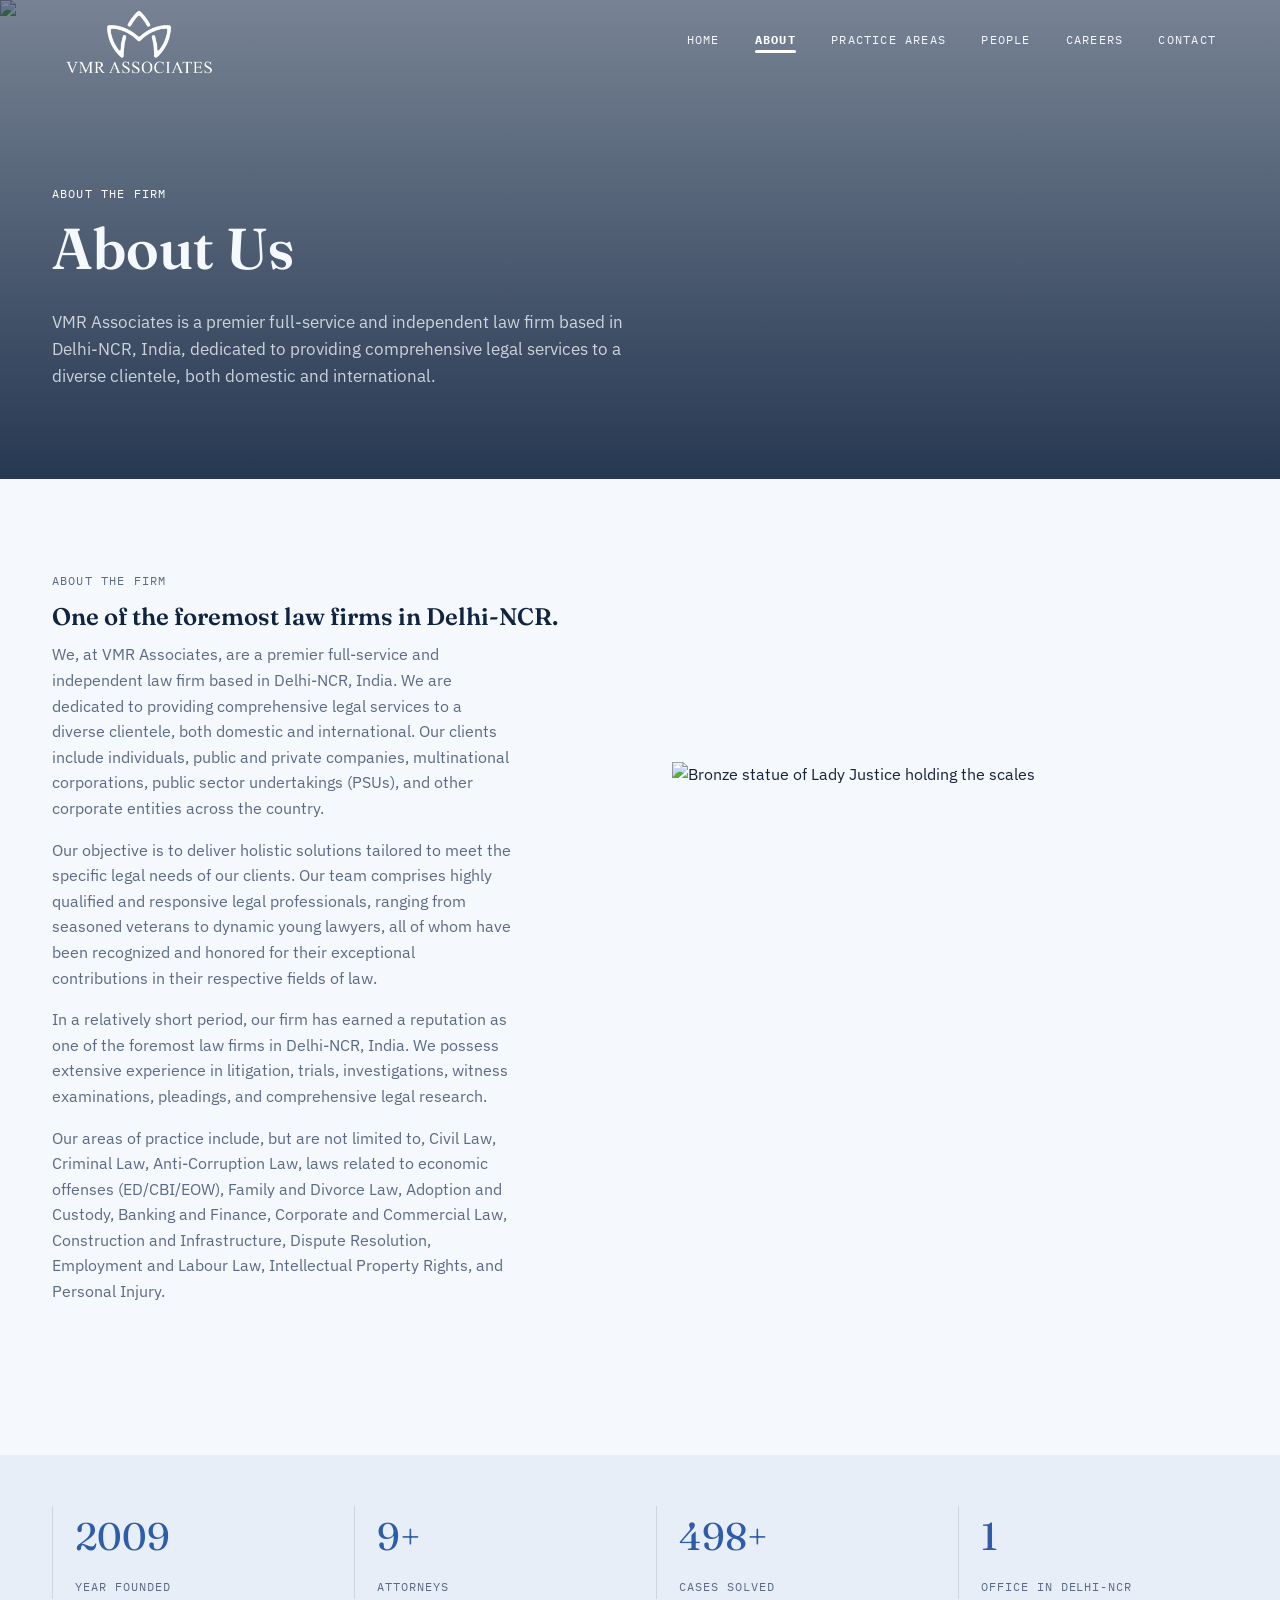
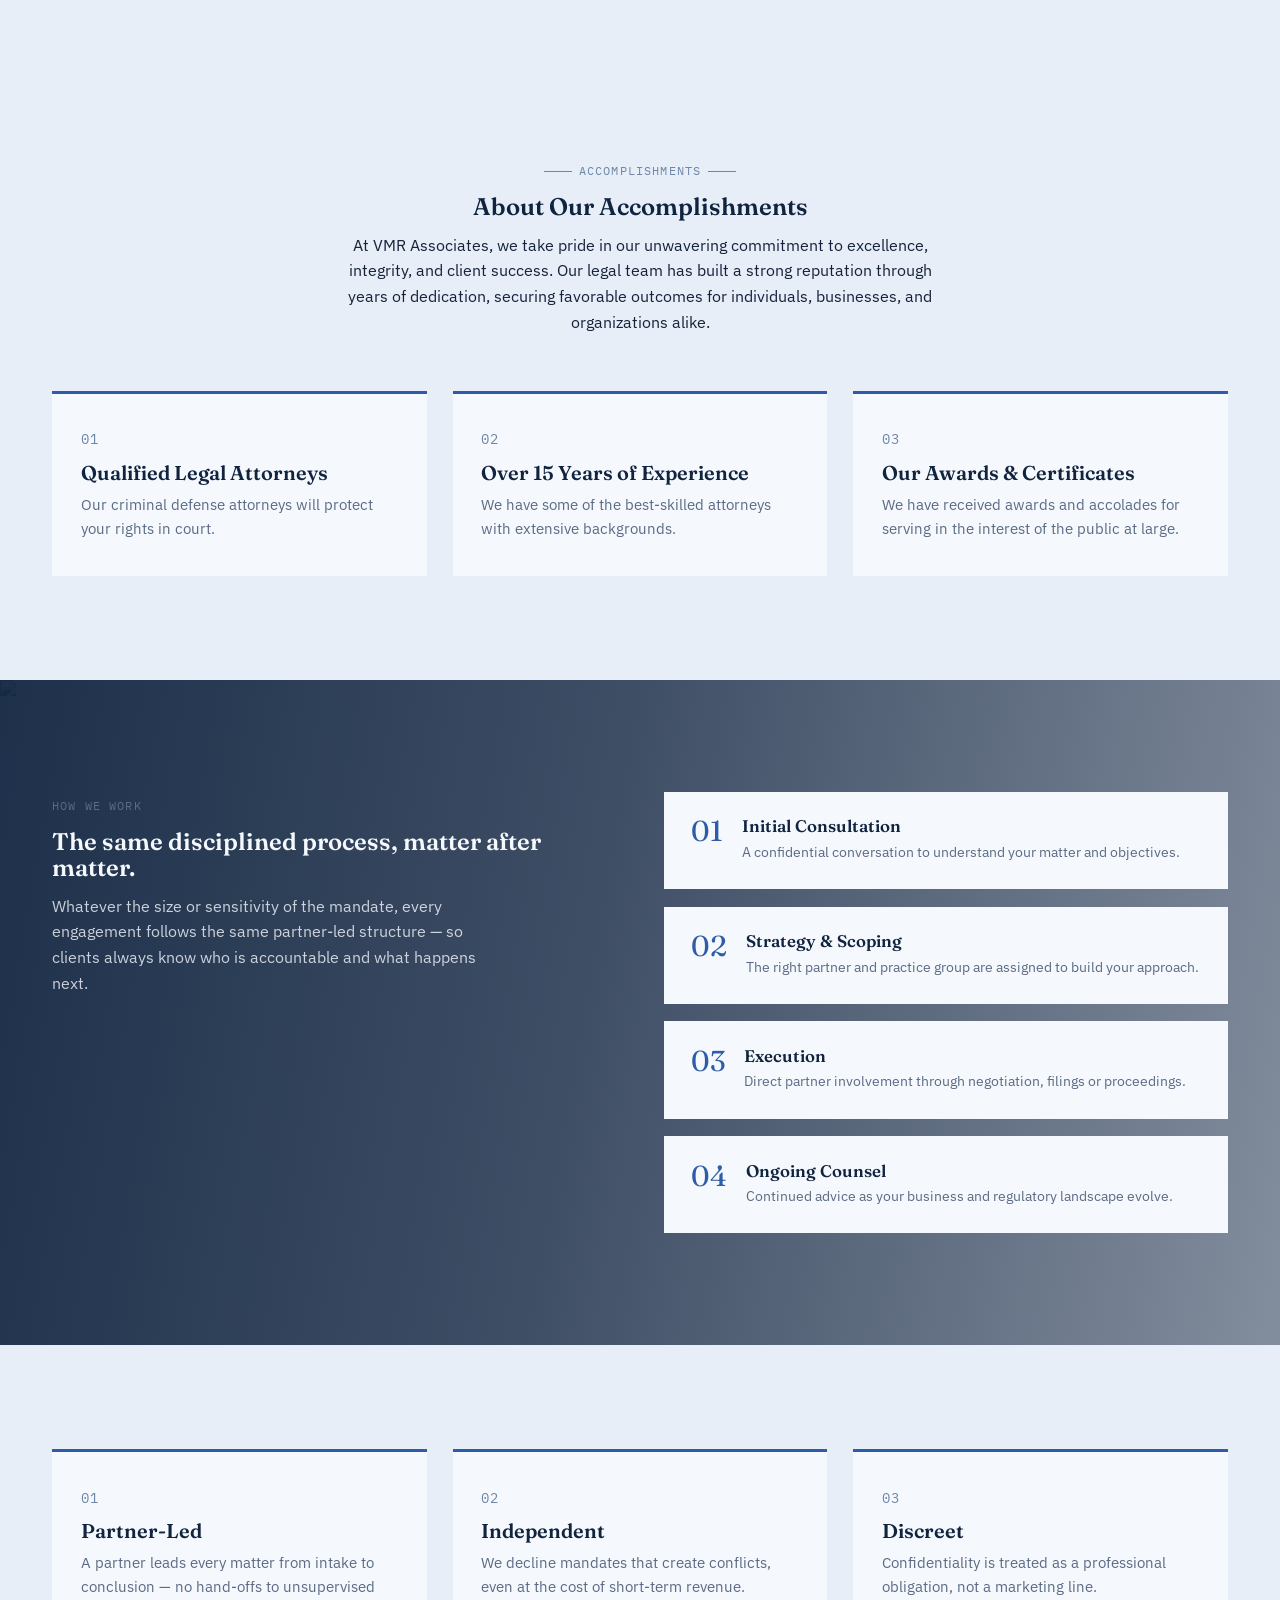
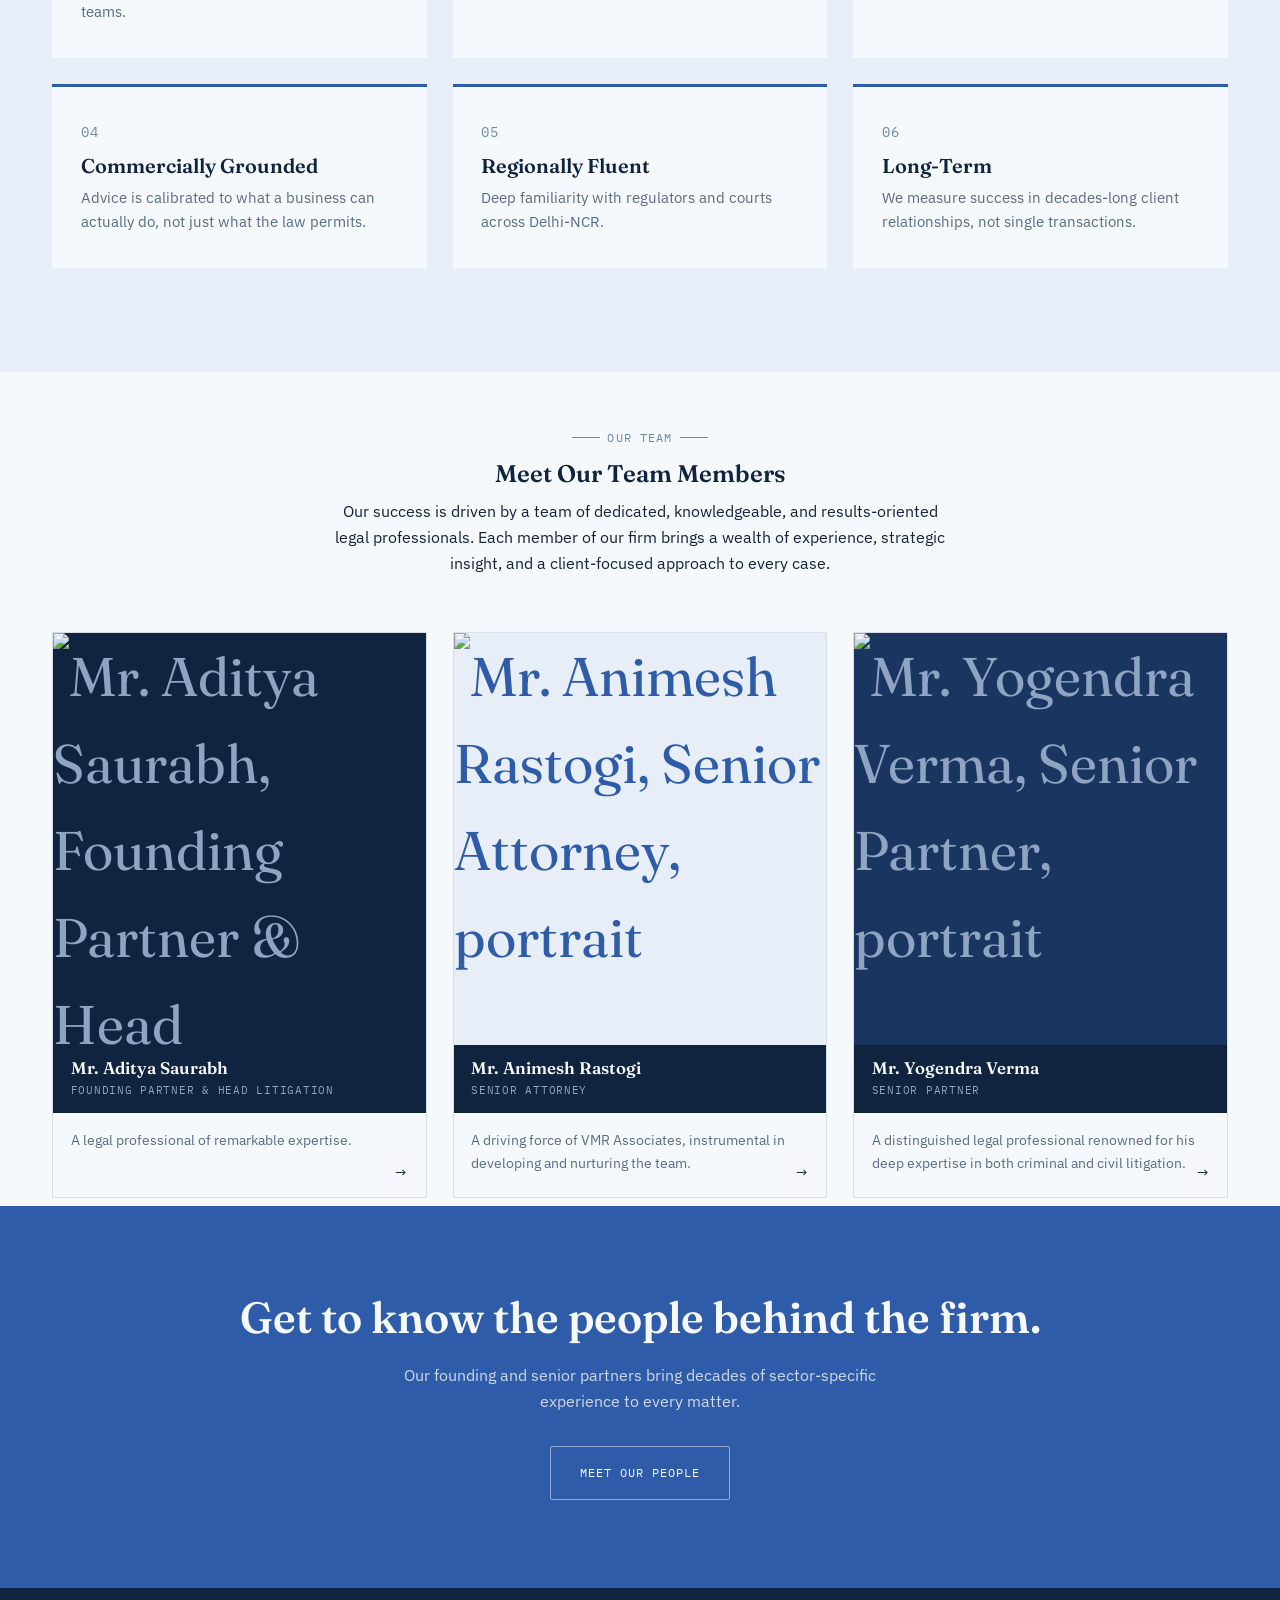
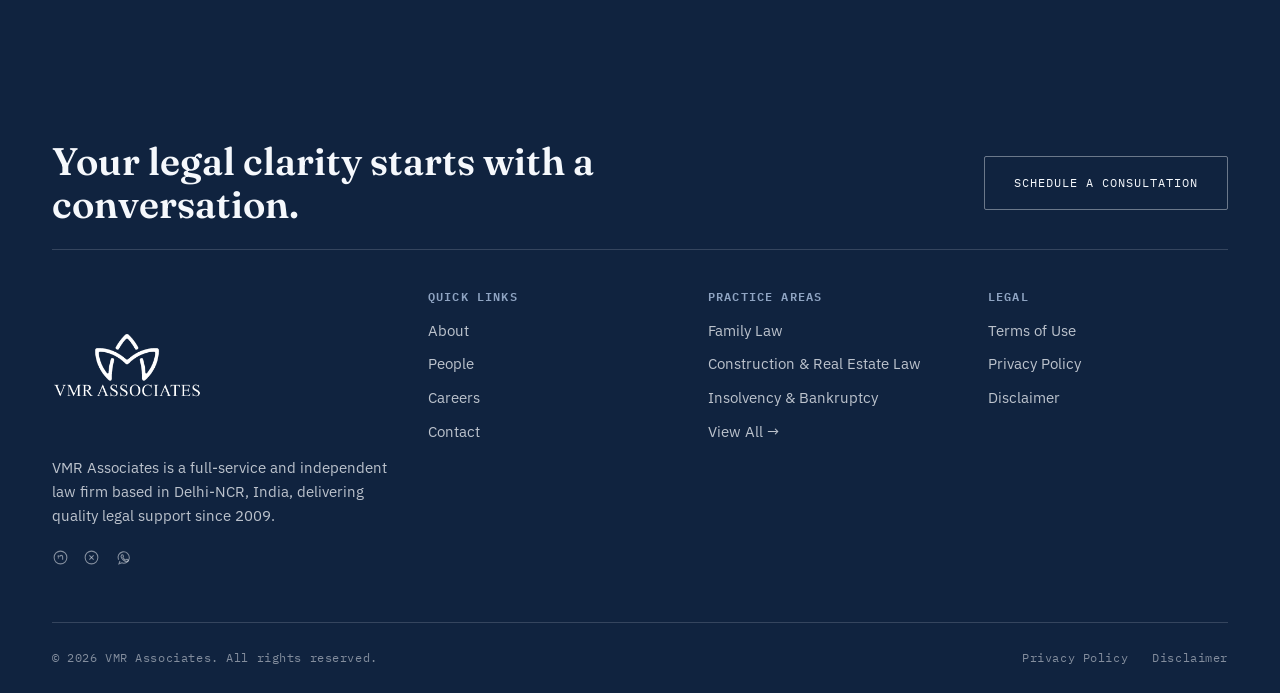
==== commit 26e640bb: "Revert rename/merge, restore to pre-session state Undoes the VMR rename and the merge with origin/ma" ====
--- a/about.html
+++ b/about.html
@@ -8,8 +8,8 @@
 <link rel="preconnect" href="https://fonts.googleapis.com">
 <link rel="preconnect" href="https://fonts.gstatic.com" crossorigin>
 <link href="https://fonts.googleapis.com/css2?family=Fraunces:ital,opsz,wght@0,9..144,300;0,9..144,500;0,9..144,600;1,9..144,500&family=IBM+Plex+Mono:wght@400;500&family=IBM+Plex+Sans:wght@400;500;600&display=swap" rel="stylesheet">
-<link rel="icon" type="image/svg+xml" href="favicon.svg">
-<link rel="alternate icon" href="favicon.ico">
+<link rel="icon" type="image/svg+xml" href="Assests/VRM-Associates-White-Logo.png">
+<link rel="alternate icon" href="Assests/VRM-Associates-White-Logo.png">
 <link rel="stylesheet" href="css/style.css">
 </head>
 <body>
@@ -19,14 +19,8 @@
 <header class="site-header">
   <div class="container">
     <a href="index.html" class="brand">
-      <span class="brand-icon" aria-hidden="true">
-        <svg viewBox="0 0 40 40" fill="none" xmlns="http://www.w3.org/2000/svg">
-          <path d="M16.5 14L20 9L23.5 14" stroke="currentColor" stroke-width="1.4" stroke-linecap="round" stroke-linejoin="round"/>
-          <path d="M20 13.5C14.5 12.5 7.5 16 7 25C11.5 21.5 16 20.5 20.5 24.5" stroke="currentColor" stroke-width="1.4" stroke-linecap="round" stroke-linejoin="round"/>
-          <path d="M20 13.5C25.5 12.5 32.5 16 33 25C28.5 21.5 24 20.5 19.5 24.5" stroke="currentColor" stroke-width="1.4" stroke-linecap="round" stroke-linejoin="round"/>
-        </svg>
-      </span>
-      <span class="brand-name">VMR Associates</span>
+       <img src="Assests/VRM-Associates-White-Logo.png" alt="VMR Associates" class="logo-default">
+       <img src="Assests/VRM-Associates-Black-Logo.png" alt="VMR Associates" class="logo-solid">
     </a>
     <nav class="main-nav" aria-label="Primary">
       <a href="index.html">Home</a>
@@ -321,14 +315,7 @@
     <div class="footer-grid">
       <div class="footer-col">
         <div class="footer-brand">
-          <span class="brand-icon" aria-hidden="true">
-            <svg viewBox="0 0 40 40" fill="none" xmlns="http://www.w3.org/2000/svg">
-          <path d="M16.5 14L20 9L23.5 14" stroke="currentColor" stroke-width="1.4" stroke-linecap="round" stroke-linejoin="round"/>
-          <path d="M20 13.5C14.5 12.5 7.5 16 7 25C11.5 21.5 16 20.5 20.5 24.5" stroke="currentColor" stroke-width="1.4" stroke-linecap="round" stroke-linejoin="round"/>
-          <path d="M20 13.5C25.5 12.5 32.5 16 33 25C28.5 21.5 24 20.5 19.5 24.5" stroke="currentColor" stroke-width="1.4" stroke-linecap="round" stroke-linejoin="round"/>
-        </svg>
-          </span>
-          <span>VMR Associates</span>
+          <img src="/Assests/VRM-Associates-White-Logo.png" alt="VMR Associates" class="footer-logo">
         </div>
         <p>VMR Associates is a full-service and independent law firm based in Delhi-NCR, India, delivering
           quality legal support since 2009.</p>
--- a/css/style.css
+++ b/css/style.css
@@ -1,5 +1,5 @@
 /* ==========================================================================
-   VMR Associates — Shared stylesheet (v2)
+   Verma Motwani & Co. — Shared stylesheet (v2)
    ========================================================================== */
 
 :root {
@@ -216,7 +216,8 @@
   content: "";
   position: absolute;
   left: 0; right: 0; bottom: 0;
-  height: 1px;
+  height: 3px;
+  border-radius: 20px;
   background: var(--brass);
   transform: scaleX(0);
   transform-origin: right;
@@ -463,60 +464,7 @@
   .hero-left { padding: calc(var(--header-h) + 1.5rem) var(--pad) 3rem; }
 }
 
-/* ---------- Right-edge dot nav (homepage only) ---------- */
-.dot-nav {
-  position: fixed;
-  right: 28px;
-  top: 50%;
-  transform: translateY(-50%);
-  z-index: 400;
-  display: flex;
-  flex-direction: column;
-  gap: 1.6rem;
-}
-.dot-nav a {
-  display: flex;
-  align-items: center;
-  justify-content: flex-end;
-  gap: .8em;
-  padding: 8px 4px;
-  line-height: 1;
-  font-family: var(--font-mono);
-  font-size: .68rem;
-  letter-spacing: .08em;
-  text-transform: uppercase;
-  color: var(--ink-soft);
-}
-.dot-nav .dot-label {
-  max-width: 0;
-  overflow: hidden;
-  white-space: nowrap;
-  opacity: 0;
-  transition: max-width .3s var(--ease), opacity .3s var(--ease);
-}
-.dot-nav a:hover .dot-label,
-.dot-nav a.is-active .dot-label {
-  max-width: 160px;
-  opacity: 1;
-}
-.dot-nav a.is-active .dot-label { color: var(--ink); font-weight: 600; }
-.dot-nav .dot {
-  width: 10px; height: 10px;
-  border-radius: 50%;
-  border: 1px solid var(--ink-soft);
-  background: transparent;
-  flex-shrink: 0;
-  transition: background .3s var(--ease), border-color .3s var(--ease), transform .3s var(--ease);
-}
-.dot-nav a:hover .dot { border-color: var(--brass); }
-.dot-nav a.is-active .dot {
-  background: var(--brass);
-  border-color: var(--brass);
-  transform: scale(1.2);
-}
-@media (max-width: 980px) {
-  .dot-nav { display: none; }
-}
+
 
 /* ---------- Stat strip ---------- */
 .stat-strip {
@@ -863,7 +811,7 @@
 .person-card[hidden] { display: none; }
 .photo-well {
   position: relative;
-  height: 280px;
+  height: 480px;
   display: flex;
   align-items: center;
   justify-content: center;
@@ -977,73 +925,6 @@
   .briefing-arrow { display: none; }
 }
 
-/* ---------- Contact page ---------- */
-.contact-section { padding: 5.5rem 0; }
-.contact-grid {
-  display: grid;
-  grid-template-columns: 1.1fr .9fr;
-  gap: 4rem;
-  align-items: stretch;
-}
-.field { margin-bottom: 1.4rem; }
-.field label {
-  display: block;
-  font-family: var(--font-mono);
-  font-size: .72rem;
-  letter-spacing: .08em;
-  text-transform: uppercase;
-  color: var(--ink-soft);
-  margin-bottom: .6em;
-}
-.field input, .field select, .field textarea {
-  width: 100%;
-  padding: .9rem 1rem;
-  border: 1px solid rgba(22,34,58,.2);
-  background: var(--ivory);
-  color: var(--ink);
-  font-size: .95rem;
-  border-radius: 2px;
-  transition: border-color .25s var(--ease);
-}
-.field input:focus, .field select:focus, .field textarea:focus {
-  border-color: var(--oxblood);
-  outline: none;
-}
-.field textarea { resize: vertical; min-height: 140px; }
-.form-note { font-size: .8rem; color: var(--ink-soft); margin-top: -.5rem; margin-bottom: 1.5rem; }
-.field-row { display: flex; gap: 1rem; }
-.field-row .field { flex: 1; }
-@media (max-width: 560px) {
-  .field-row { flex-direction: column; gap: 0; }
-}
-.confirm-msg {
-  display: none;
-  background: var(--ivory-2);
-  border-left: 3px solid var(--oxblood);
-  padding: 1.4rem 1.6rem;
-  margin-top: 1rem;
-}
-.confirm-msg.is-visible { display: block; }
-.confirm-msg h3 { margin-bottom: .3em; font-size: 1.1rem; }
-.confirm-msg p { margin: 0; color: var(--ink-soft); }
-
-.office-block { margin-bottom: 2.2rem; }
-.office-block h3 { font-size: 1.15rem; margin-bottom: .3em; }
-.office-block .role-tag {
-  font-family: var(--font-mono);
-  font-size: .68rem;
-  letter-spacing: .08em;
-  text-transform: uppercase;
-  color: var(--brass);
-  display: block;
-  margin-bottom: .6em;
-}
-.office-block p { color: var(--ink-soft); margin: 0; font-size: .95rem; }
-.map-embed { min-height: 440px; height: 100%; border: 1px solid var(--line); }
-.map-embed iframe { width: 100%; height: 100%; min-height: 440px; display: block; border: 0; }
-@media (max-width: 900px) {
-  .contact-grid { grid-template-columns: 1fr; gap: 3rem; }
-}
 
 /* ---------- Contact page: elevated detail/form/map cards ---------- */
 .contact-section { background: var(--ivory-2); }
@@ -1189,7 +1070,7 @@
   font-size: .74rem;
   letter-spacing: .1em;
   text-transform: uppercase;
-  color: var(--brass-light);
+  color: #ffffff;
   margin-bottom: 1.3em;
 }
 .hero-media-rule::before { content: ""; width: 32px; height: 1px; background: var(--brass-light); }
@@ -1589,3 +1470,378 @@
 .footer-social .social-icon { color: rgba(245,248,252,.5); }
 .footer-social .social-icon:hover { color: var(--brass-light); }
 
+/******************NEW CHANGES*************************************/
+.brand img {
+  max-height: 150px; 
+  width: auto;
+}
+
+.brand .logo-solid {
+  display: none;
+}
+
+.site-header.is-solid .logo-default {
+  display: none;
+}
+.site-header.is-solid .logo-solid {
+  display: block;
+}
+
+.mobile-nav-brand .mobile-logo {
+  max-height: 40px;
+  width: auto;
+  margin-top: -5px; 
+}
+
+.footer-brand .footer-logo {
+  max-height: 150px;
+  width: auto;
+  margin-bottom: 0%;
+}
+
+
+
+.footer-cta {
+  padding-bottom: 1.5rem ; 
+}
+.footer-grid {
+  padding-top: 2.5rem ; 
+}
+
+header.page-header-photo span.eyebrow {
+  color: #ffffff ;
+  -webkit-text-fill-color: #ffffff ; 
+}
+
+.people-section {
+  padding-bottom: 0.5rem ; 
+}
+
+
+.people-section + .pillar {
+  padding-top: 1rem ;
+}
+
+.pillar-art img {
+  max-width: 280px ; 
+  aspect-ratio: 3 / 4 ;
+  object-position: top center ;
+}
+
+.pillar-art {
+  padding: 1.5rem ; 
+}
+
+
+/*********************** NAVBAR CHANGES ************************************/
+
+.main-nav a[aria-current="page"] { 
+  font-weight: bold ;
+  color: #ffffff ; 
+}
+
+.main-nav a::after {
+  height: 3px ; 
+  border-radius: 2px; 
+}
+
+.main-nav a[aria-current="page"]::after {
+  background: #ffffff ; 
+}
+
+.site-header.is-solid .main-nav a[aria-current="page"] { 
+  color: var(--oxblood) ; 
+}
+
+.site-header.is-solid .main-nav a[aria-current="page"]::after {
+  background: var(--oxblood) ; 
+}
+
+  
+.contact-section { 
+  padding: 6.5rem 0; 
+  background: var(--ivory-2); 
+}
+
+
+.contact-grid {
+  display: grid;
+  grid-template-columns: 1.1fr .9fr;
+  gap: 4rem;
+  align-items: stretch;
+}
+
+
+.contact-details-card,
+.contact-form-card {
+  background: var(--ivory); 
+  padding: 3rem 2.8rem;
+  border-top: 4px solid var(--oxblood); 
+  box-shadow: 0 10px 30px rgba(16, 35, 63, 0.05); 
+  border-radius: 8px; 
+  transition: transform 0.4s var(--ease), box-shadow 0.4s var(--ease);
+}
+
+
+.contact-details-card:hover,
+.contact-form-card:hover {
+  transform: translateY(-6px);
+  box-shadow: 0 24px 48px rgba(16, 35, 63, 0.12);
+}
+
+.contact-details-card h2,
+.contact-form-card h2 { 
+  font-size: 1.8rem; 
+  margin-bottom: .3em; 
+  color: var(--ink-navy);
+}
+
+.contact-details-card > p,
+.card-subtext { 
+  color: var(--ink-soft); 
+  margin-bottom: 2.5rem; 
+  font-size: 1rem;
+}
+
+
+.contact-detail-item { 
+  display: flex; 
+  align-items: flex-start; 
+  gap: 1.2rem; 
+  margin-bottom: 2rem; 
+  padding: 1rem;
+  border-radius: 6px;
+  transition: background 0.3s var(--ease);
+}
+
+
+.contact-detail-item:hover {
+  background: #ffffff;
+  box-shadow: 0 4px 12px rgba(16, 35, 63, 0.04);
+}
+
+.contact-detail-item:last-child { margin-bottom: 0; }
+
+.detail-icon {
+  flex-shrink: 0;
+  width: 48px;
+  height: 48px;
+  border-radius: 50%;
+  background: var(--ink-navy);
+  color: var(--ivory);
+  display: flex;
+  align-items: center;
+  justify-content: center;
+  transition: transform 0.3s var(--ease), background 0.3s var(--ease);
+}
+
+
+.contact-detail-item:hover .detail-icon {
+  transform: scale(1.1);
+  background: var(--oxblood);
+}
+
+.detail-icon svg { width: 22px; height: 22px; }
+
+.contact-detail-item h3 {
+  font-family: var(--font-mono);
+  font-size: .75rem;
+  letter-spacing: .08em;
+  text-transform: uppercase;
+  color: var(--brass);
+  margin-bottom: .4em;
+}
+
+.contact-detail-item p { color: var(--ink); margin: 0; font-size: 1rem; }
+.contact-detail-item p a { color: var(--ink); text-decoration: none; transition: color 0.2s; }
+.contact-detail-item p a:hover { color: var(--oxblood); }
+
+.field { margin-bottom: 1.6rem; }
+
+.field label {
+  display: block;
+  font-family: var(--font-mono);
+  font-size: .75rem;
+  letter-spacing: .08em;
+  text-transform: uppercase;
+  color: var(--ink-navy);
+  margin-bottom: .6em;
+  font-weight: 600;
+}
+
+.field input, 
+.field select, 
+.field textarea {
+  width: 100%;
+  padding: 1rem 1.2rem;
+  border: 1px solid rgba(22, 34, 58, 0.15);
+  background: #ffffff; 
+  color: var(--ink);
+  font-size: 1rem;
+  border-radius: 6px; 
+  transition: all 0.3s var(--ease);
+}
+
+
+.field input:focus, 
+.field select:focus, 
+.field textarea:focus {
+  border-color: var(--oxblood);
+  box-shadow: 0 0 0 4px rgba(47, 92, 168, 0.12); 
+  outline: none;
+}
+
+.field textarea { 
+  resize: vertical; 
+  min-height: 150px; 
+}
+
+.form-note { 
+  font-size: .85rem; 
+  color: var(--ink-soft); 
+  margin-top: -.5rem; 
+  margin-bottom: 1.5rem; 
+}
+
+
+.field-row { display: flex; gap: 1.2rem; }
+.field-row .field { flex: 1; }
+
+
+.contact-form button[type="submit"] {
+  width: 100%;
+  justify-content: center;
+  padding: 1.2rem;
+  font-size: 0.85rem;
+  margin-top: 0.5rem;
+  border-radius: 6px;
+}
+
+.confirm-msg {
+  display: none;
+  background: #ffffff;
+  border-left: 4px solid #27ae60; 
+  padding: 1.5rem;
+  margin-top: 1.5rem;
+  border-radius: 0 6px 6px 0;
+  box-shadow: 0 4px 12px rgba(16, 35, 63, 0.05);
+}
+
+.confirm-msg.is-visible { display: block; animation: fadeIn 0.5s ease; }
+@keyframes fadeIn { from { opacity: 0; transform: translateY(10px); } to { opacity: 1; transform: translateY(0); } }
+
+.confirm-msg h3 { margin-bottom: .4em; font-size: 1.2rem; color: var(--ink-navy); }
+.confirm-msg p { margin: 0; color: var(--ink-soft); font-size: 0.95rem; }
+
+.contact-map-wrap { margin-top: 6.5rem; }
+
+.map-card { 
+  background: var(--ivory); 
+  box-shadow: 0 20px 40px rgba(16, 35, 63, 0.08); 
+  border-radius: 8px;
+  overflow: hidden; 
+  transition: transform 0.4s var(--ease);
+}
+
+.map-card:hover { transform: translateY(-4px); }
+
+.map-card .map-embed { border: 0; }
+.map-embed iframe { 
+  width: 100%; 
+  height: 100%; 
+  min-height: 480px; 
+  display: block; 
+  border: 0; 
+}
+
+.map-card-footer {
+  display: flex;
+  align-items: center;
+  justify-content: space-between;
+  flex-wrap: wrap;
+  gap: 1rem;
+  padding: 1.8rem 2.5rem;
+  font-size: 0.95rem;
+  color: var(--ink-navy);
+  border-top: 1px solid var(--line);
+  background: #ffffff;
+}
+
+.map-card-footer .btn-outline { 
+  border-color: var(--ink-navy); 
+  color: var(--ink-navy); 
+  border-radius: 6px;
+}
+.map-card-footer .btn-outline:hover { 
+  border-color: var(--oxblood); 
+  color: var(--ivory); 
+  background: var(--oxblood);
+}
+
+@media (max-width: 900px) {
+  .contact-grid { 
+    grid-template-columns: 1fr; 
+    gap: 3.5rem; 
+  }
+  .contact-details-card, 
+  .contact-form-card { 
+    padding: 2.5rem 2rem; 
+  }
+  .map-card-footer { 
+    padding: 1.5rem; 
+    flex-direction: column;
+    text-align: center;
+  }
+  .map-card-footer .btn-outline { width: 100%; justify-content: center; }
+}
+
+@media (max-width: 560px) {
+  .field-row { 
+    flex-direction: column; 
+    gap: 0; 
+  }
+}
+
+
+.contact-form-wrap {
+  background: var(--ivory); 
+  padding: 3rem 2.8rem;
+  border-top: 4px solid var(--oxblood); 
+  box-shadow: 0 10px 30px rgba(16, 35, 63, 0.05); 
+  border-radius: 8px; 
+  transition: transform 0.4s var(--ease), box-shadow 0.4s var(--ease);
+}
+
+.contact-form-wrap:hover {
+  transform: translateY(-6px);
+  box-shadow: 0 24px 48px rgba(16, 35, 63, 0.12);
+}
+
+.contact-form-wrap h2 {
+  font-size: 1.8rem; 
+  margin-bottom: .3em; 
+  color: var(--ink-navy);
+}
+
+.contact-form-wrap > p.form-note {
+  color: var(--ink-soft); 
+  margin-bottom: 2.5rem; 
+  font-size: 1rem;
+}
+
+@media (max-width: 900px) {
+  .contact-form-wrap { 
+    padding: 2.5rem 2rem; 
+  }
+}
+
+.footer-cta .btn-outline:hover,
+.cta-photo .btn-outline:hover {
+  color: #ffffff; 
+}
+
+.footer-cta .btn-outline:hover,
+.cta-photo .btn-outline:hover,
+.cta-band .btn-outline:hover {
+  color: #ffffff; 
+}
